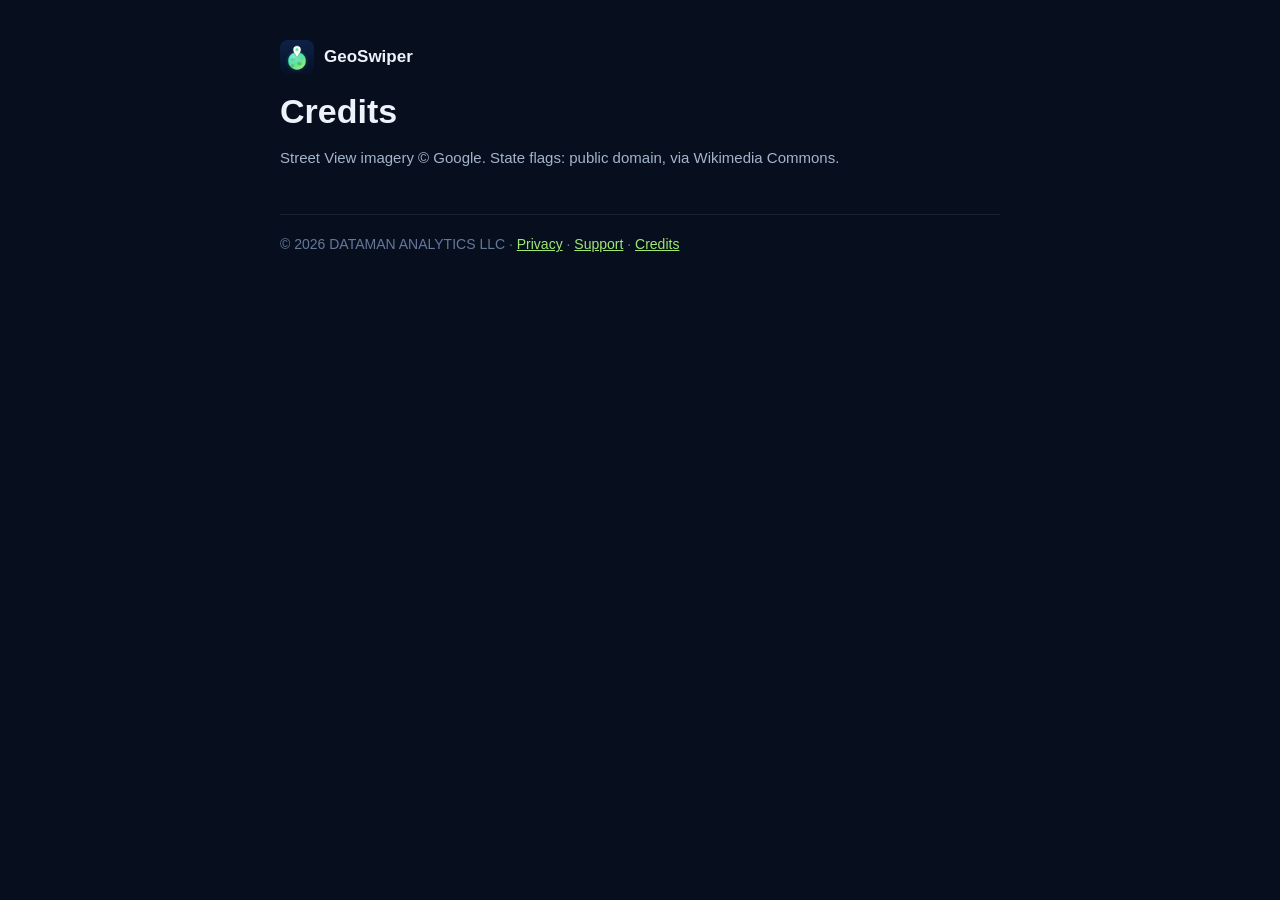
==== credits/index.html @ 7ad2b20a "Move the GeoSwiper site to Render: add privacy, support and credits pages, real favicon, drop pricin" ====
<!doctype html><html lang="en"><head><title>GeoSwiper Credits</title><meta charset="utf-8"><meta name="viewport" content="width=device-width, initial-scale=1"><meta name="theme-color" content="#070f1f"><link rel="icon" href="/favicon.ico" sizes="48x48"><link rel="apple-touch-icon" sizes="180x180" href="/apple-touch-icon.png"><style>:root{color-scheme:dark}body{background:#070f1f;color:#eef3fb;font:17px/1.6 -apple-system,BlinkMacSystemFont,"Segoe UI",Roboto,Helvetica,Arial,sans-serif;margin:0;-webkit-font-smoothing:antialiased}.wrap{max-width:720px;margin:0 auto;padding:40px 22px 64px}a{color:#9FE870}h1{font-size:34px;line-height:1.15;margin:10px 0 6px}h2{font-size:21px;margin:32px 0 8px}.sub{color:#a3b4cc;font-size:15px}.brand{display:inline-flex;align-items:center;gap:10px;color:#eef3fb;text-decoration:none;font-weight:800}.brand img{width:34px;height:34px;border-radius:22%}ul{padding-left:22px}li{margin:6px 0}.foot{color:#66789a;font-size:14px;margin-top:44px;border-top:1px solid rgba(255,255,255,.08);padding-top:18px}table{width:100%;border-collapse:collapse;font-size:15px}td,th{padding:8px 6px;border-bottom:1px solid rgba(255,255,255,.08);text-align:left;vertical-align:top}</style></head><body><div class="wrap"><a class="brand" href="/"><img src="/icon-192.png" alt=""> GeoSwiper</a>
<h1>Credits</h1><p class="sub">Street View imagery © Google. State flags: public domain, via Wikimedia Commons.</p>
<!--STOCK-->
<p class="foot">© 2026 DATAMAN ANALYTICS LLC · <a href="/privacy/">Privacy</a> · <a href="/support/">Support</a> · <a href="/credits/">Credits</a></p></div></body></html>
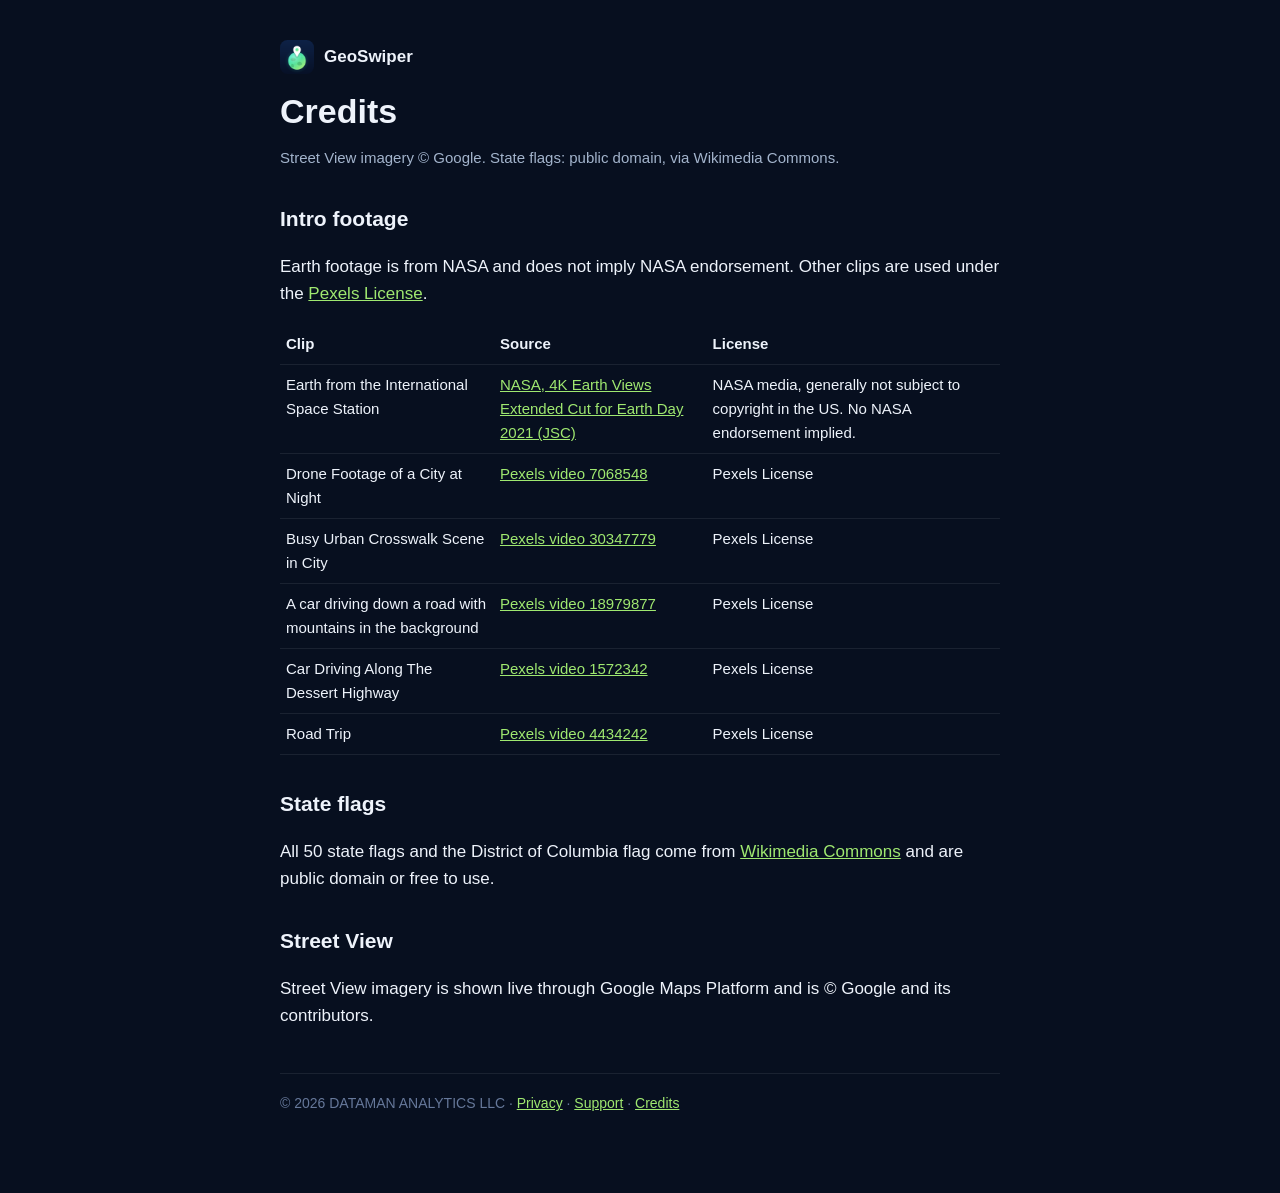
==== commit fd6b6411: "Credits page: footage and flag sources Co-Authored-By: Claude Opus 5.5 <noreply@anthropic.com>" ====
--- a/credits/index.html
+++ b/credits/index.html
@@ -1,4 +1,6 @@
 <!doctype html><html lang="en"><head><title>GeoSwiper Credits</title><meta charset="utf-8"><meta name="viewport" content="width=device-width, initial-scale=1"><meta name="theme-color" content="#070f1f"><link rel="icon" href="/favicon.ico" sizes="48x48"><link rel="apple-touch-icon" sizes="180x180" href="/apple-touch-icon.png"><style>:root{color-scheme:dark}body{background:#070f1f;color:#eef3fb;font:17px/1.6 -apple-system,BlinkMacSystemFont,"Segoe UI",Roboto,Helvetica,Arial,sans-serif;margin:0;-webkit-font-smoothing:antialiased}.wrap{max-width:720px;margin:0 auto;padding:40px 22px 64px}a{color:#9FE870}h1{font-size:34px;line-height:1.15;margin:10px 0 6px}h2{font-size:21px;margin:32px 0 8px}.sub{color:#a3b4cc;font-size:15px}.brand{display:inline-flex;align-items:center;gap:10px;color:#eef3fb;text-decoration:none;font-weight:800}.brand img{width:34px;height:34px;border-radius:22%}ul{padding-left:22px}li{margin:6px 0}.foot{color:#66789a;font-size:14px;margin-top:44px;border-top:1px solid rgba(255,255,255,.08);padding-top:18px}table{width:100%;border-collapse:collapse;font-size:15px}td,th{padding:8px 6px;border-bottom:1px solid rgba(255,255,255,.08);text-align:left;vertical-align:top}</style></head><body><div class="wrap"><a class="brand" href="/"><img src="/icon-192.png" alt=""> GeoSwiper</a>
 <h1>Credits</h1><p class="sub">Street View imagery © Google. State flags: public domain, via Wikimedia Commons.</p>
-<!--STOCK-->
+<h2>Intro footage</h2><p>Earth footage is from NASA and does not imply NASA endorsement. Other clips are used under the <a href="https://www.pexels.com/license/">Pexels License</a>.</p><table><tr><th>Clip</th><th>Source</th><th>License</th></tr><tr><td>Earth from the International Space Station</td><td><a href="https://images.nasa.gov/details/jsc2021m000138_4K_Earth_Views_Extended_Cut_for_Earth_Day_%202021_210422-4KMP4">NASA, 4K Earth Views Extended Cut for Earth Day 2021 (JSC)</a></td><td>NASA media, generally not subject to copyright in the US. No NASA endorsement implied.</td></tr><tr><td>Drone Footage of a City at Night</td><td><a href="https://www.pexels.com/video/drone-footage-of-a-city-at-night-7068548/">Pexels video 7068548</a></td><td>Pexels License</td></tr><tr><td>Busy Urban Crosswalk Scene in City</td><td><a href="https://www.pexels.com/video/busy-urban-crosswalk-scene-in-city-30347779/">Pexels video 30347779</a></td><td>Pexels License</td></tr><tr><td>A car driving down a road with mountains in the background</td><td><a href="https://www.pexels.com/video/a-car-driving-down-a-road-with-mountains-in-the-background-18979877/">Pexels video 18979877</a></td><td>Pexels License</td></tr><tr><td>Car Driving Along The Dessert Highway</td><td><a href="https://www.pexels.com/video/car-driving-along-the-dessert-highway-1572342/">Pexels video 1572342</a></td><td>Pexels License</td></tr><tr><td>Road Trip</td><td><a href="https://www.pexels.com/video/road-trip-4434242/">Pexels video 4434242</a></td><td>Pexels License</td></tr></table>
+<h2>State flags</h2><p>All 50 state flags and the District of Columbia flag come from <a href="https://commons.wikimedia.org/wiki/Category:SVG_flags_of_the_United_States_by_state">Wikimedia Commons</a> and are public domain or free to use.</p>
+<h2>Street View</h2><p>Street View imagery is shown live through Google Maps Platform and is © Google and its contributors.</p>
 <p class="foot">© 2026 DATAMAN ANALYTICS LLC · <a href="/privacy/">Privacy</a> · <a href="/support/">Support</a> · <a href="/credits/">Credits</a></p></div></body></html>
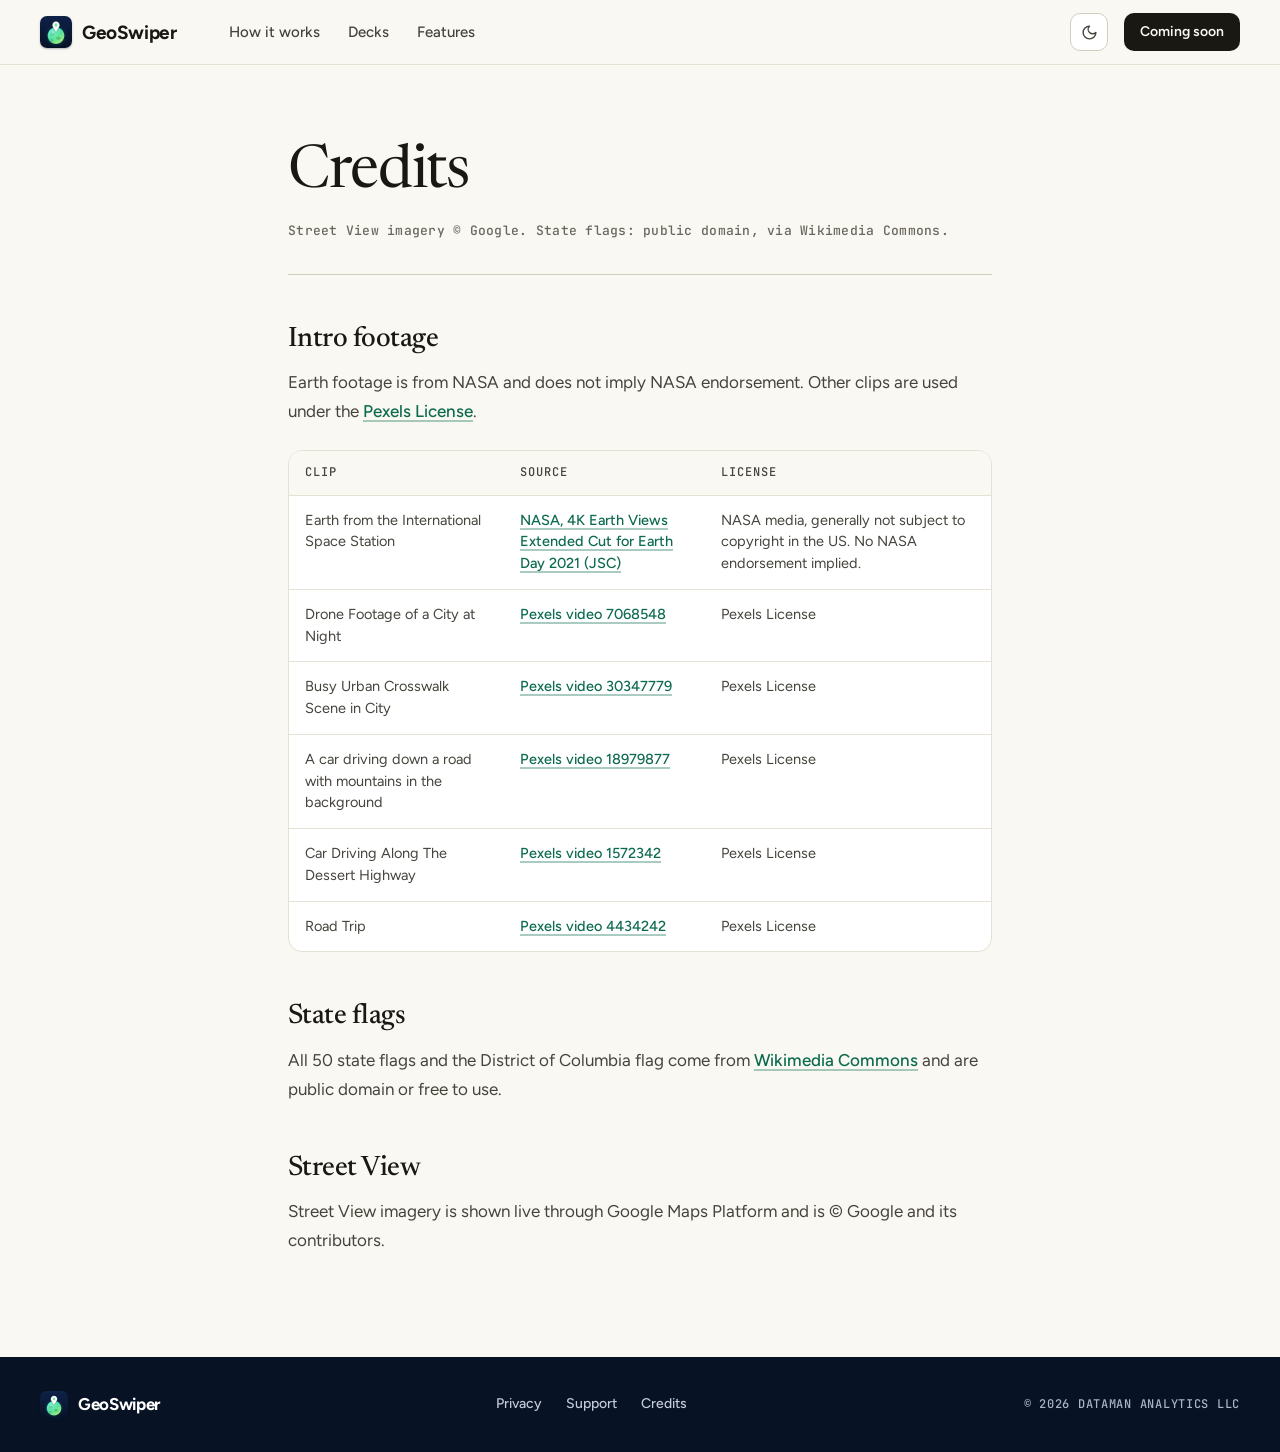
==== commit 2a409aac: "Redesign the site: editorial type, playable hero round, light and dark themes A full redesign of geo" ====
--- a/credits/index.html
+++ b/credits/index.html
@@ -1,6 +1,95 @@
-<!doctype html><html lang="en"><head><title>GeoSwiper Credits</title><meta charset="utf-8"><meta name="viewport" content="width=device-width, initial-scale=1"><meta name="theme-color" content="#070f1f"><link rel="icon" href="/favicon.ico" sizes="48x48"><link rel="apple-touch-icon" sizes="180x180" href="/apple-touch-icon.png"><style>:root{color-scheme:dark}body{background:#070f1f;color:#eef3fb;font:17px/1.6 -apple-system,BlinkMacSystemFont,"Segoe UI",Roboto,Helvetica,Arial,sans-serif;margin:0;-webkit-font-smoothing:antialiased}.wrap{max-width:720px;margin:0 auto;padding:40px 22px 64px}a{color:#9FE870}h1{font-size:34px;line-height:1.15;margin:10px 0 6px}h2{font-size:21px;margin:32px 0 8px}.sub{color:#a3b4cc;font-size:15px}.brand{display:inline-flex;align-items:center;gap:10px;color:#eef3fb;text-decoration:none;font-weight:800}.brand img{width:34px;height:34px;border-radius:22%}ul{padding-left:22px}li{margin:6px 0}.foot{color:#66789a;font-size:14px;margin-top:44px;border-top:1px solid rgba(255,255,255,.08);padding-top:18px}table{width:100%;border-collapse:collapse;font-size:15px}td,th{padding:8px 6px;border-bottom:1px solid rgba(255,255,255,.08);text-align:left;vertical-align:top}</style></head><body><div class="wrap"><a class="brand" href="/"><img src="/icon-192.png" alt=""> GeoSwiper</a>
-<h1>Credits</h1><p class="sub">Street View imagery © Google. State flags: public domain, via Wikimedia Commons.</p>
-<h2>Intro footage</h2><p>Earth footage is from NASA and does not imply NASA endorsement. Other clips are used under the <a href="https://www.pexels.com/license/">Pexels License</a>.</p><table><tr><th>Clip</th><th>Source</th><th>License</th></tr><tr><td>Earth from the International Space Station</td><td><a href="https://images.nasa.gov/details/jsc2021m000138_4K_Earth_Views_Extended_Cut_for_Earth_Day_%202021_210422-4KMP4">NASA, 4K Earth Views Extended Cut for Earth Day 2021 (JSC)</a></td><td>NASA media, generally not subject to copyright in the US. No NASA endorsement implied.</td></tr><tr><td>Drone Footage of a City at Night</td><td><a href="https://www.pexels.com/video/drone-footage-of-a-city-at-night-7068548/">Pexels video 7068548</a></td><td>Pexels License</td></tr><tr><td>Busy Urban Crosswalk Scene in City</td><td><a href="https://www.pexels.com/video/busy-urban-crosswalk-scene-in-city-30347779/">Pexels video 30347779</a></td><td>Pexels License</td></tr><tr><td>A car driving down a road with mountains in the background</td><td><a href="https://www.pexels.com/video/a-car-driving-down-a-road-with-mountains-in-the-background-18979877/">Pexels video 18979877</a></td><td>Pexels License</td></tr><tr><td>Car Driving Along The Dessert Highway</td><td><a href="https://www.pexels.com/video/car-driving-along-the-dessert-highway-1572342/">Pexels video 1572342</a></td><td>Pexels License</td></tr><tr><td>Road Trip</td><td><a href="https://www.pexels.com/video/road-trip-4434242/">Pexels video 4434242</a></td><td>Pexels License</td></tr></table>
-<h2>State flags</h2><p>All 50 state flags and the District of Columbia flag come from <a href="https://commons.wikimedia.org/wiki/Category:SVG_flags_of_the_United_States_by_state">Wikimedia Commons</a> and are public domain or free to use.</p>
-<h2>Street View</h2><p>Street View imagery is shown live through Google Maps Platform and is © Google and its contributors.</p>
-<p class="foot">© 2026 DATAMAN ANALYTICS LLC · <a href="/privacy/">Privacy</a> · <a href="/support/">Support</a> · <a href="/credits/">Credits</a></p></div></body></html>
+<!doctype html>
+<html lang="en">
+<head>
+<meta charset="utf-8">
+<meta name="viewport" content="width=device-width, initial-scale=1">
+<title>GeoSwiper Credits</title>
+<meta name="description" content="Credits for GeoSwiper: Street View imagery, intro footage and state flags.">
+<link rel="canonical" href="https://geoswiper.com/credits/">
+<meta name="theme-color" content="#faf8f2" media="(prefers-color-scheme: light)">
+<meta name="theme-color" content="#131210" media="(prefers-color-scheme: dark)">
+<meta name="color-scheme" content="light dark">
+<script>try{var t=localStorage.getItem("gs-theme");if(t==="light"||t==="dark")document.documentElement.setAttribute("data-theme",t)}catch(e){}</script>
+<meta property="og:type" content="website">
+<meta property="og:site_name" content="GeoSwiper">
+<meta property="og:url" content="https://geoswiper.com/credits/">
+<meta property="og:title" content="GeoSwiper Credits">
+<meta property="og:description" content="Credits for GeoSwiper: Street View imagery, intro footage and state flags.">
+<meta property="og:image" content="https://geoswiper.com/assets/og.png">
+<meta property="og:image:width" content="1200">
+<meta property="og:image:height" content="630">
+<meta property="og:image:alt" content="GeoSwiper: guess where on Earth you are. Two real screens from the game beside the headline.">
+<meta name="twitter:card" content="summary_large_image">
+<meta name="twitter:title" content="GeoSwiper Credits">
+<meta name="twitter:description" content="Credits for GeoSwiper: Street View imagery, intro footage and state flags.">
+<meta name="twitter:image" content="https://geoswiper.com/assets/og.png">
+<meta name="twitter:image:alt" content="GeoSwiper: guess where on Earth you are. Two real screens from the game beside the headline.">
+<link rel="icon" href="/favicon.ico" sizes="48x48">
+<link rel="icon" type="image/png" sizes="192x192" href="/icon-192.png">
+<link rel="apple-touch-icon" sizes="180x180" href="/apple-touch-icon.png">
+<link rel="preconnect" href="https://fonts.googleapis.com">
+<link rel="preconnect" href="https://fonts.gstatic.com" crossorigin>
+<link href="https://fonts.googleapis.com/css2?family=Figtree:wght@400..800&amp;family=JetBrains+Mono:wght@500;700&amp;family=Newsreader:opsz,wght@6..72,400..500&amp;display=swap" rel="stylesheet">
+<link rel="stylesheet" href="/assets/site.css">
+<script src="/assets/site.js" defer></script>
+</head>
+<body>
+
+<svg class="sprite" xmlns="http://www.w3.org/2000/svg" aria-hidden="true" focusable="false">
+  <symbol id="i-menu" viewBox="0 0 24 24"><path d="M4 6h16"/><path d="M4 12h16"/><path d="M4 18h16"/></symbol>
+  <symbol id="i-sun" viewBox="0 0 24 24"><circle cx="12" cy="12" r="4"/><path d="M12 2v2"/><path d="M12 20v2"/><path d="m4.93 4.93 1.41 1.41"/><path d="m17.66 17.66 1.41 1.41"/><path d="M2 12h2"/><path d="M20 12h2"/><path d="m6.34 17.66-1.41 1.41"/><path d="m19.07 4.93-1.41 1.41"/></symbol>
+  <symbol id="i-moon" viewBox="0 0 24 24"><path d="M12 3a6 6 0 0 0 9 9 9 9 0 1 1-9-9Z"/></symbol>
+</svg>
+<a class="skip" href="#main">Skip to content</a>
+<header class="site-header">
+  <div class="wrap bar">
+    <a class="brand" href="/" aria-label="GeoSwiper home"><picture><source srcset="/assets/icon-96.webp" type="image/webp"><img src="/icon-192.png" width="192" height="192" alt=""></picture> GeoSwiper</a>
+    <nav class="nav-links" aria-label="Primary">
+      <a href="/#how">How it works</a>
+      <a href="/#decks">Decks</a>
+      <a href="/#features">Features</a>
+    </nav>
+    <button type="button" class="iconbtn theme-toggle" data-theme-toggle hidden aria-label="Switch to dark theme"><svg class="i"><use href="#i-moon"/></svg></button>
+    <a class="btn btn--ink btn--sm" href="/#get">Coming soon</a>
+    <details class="nav-more">
+      <summary aria-label="Menu"><svg class="i"><use href="#i-menu"/></svg></summary>
+      <nav aria-label="Primary, compact">
+        <a href="/#how">How it works</a>
+        <a href="/#decks">Decks</a>
+        <a href="/#features">Features</a>
+        <button type="button" class="nav-theme" data-theme-toggle hidden><svg class="i"><use href="#i-moon"/></svg><span data-theme-label>Dark theme</span></button>
+      </nav>
+    </details>
+  </div>
+</header>
+<main id="main" class="page">
+  <div class="wrap">
+    <article class="prose">
+      <h1>Credits</h1>
+      <p class="sub">Street View imagery © Google. State flags: public domain, via Wikimedia Commons.</p>
+      <h2>Intro footage</h2>
+      <p>Earth footage is from NASA and does not imply NASA endorsement. Other clips are used under the <a href="https://www.pexels.com/license/">Pexels License</a>.</p>
+      <div class="table-wrap"><table role="table">
+      <tr role="row"><th role="columnheader">Clip</th><th role="columnheader">Source</th><th role="columnheader">License</th></tr>
+      <tr role="row"><td role="cell">Earth from the International Space Station</td><td role="cell"><a href="https://images.nasa.gov/details/jsc2021m000138_4K_Earth_Views_Extended_Cut_for_Earth_Day_%202021_210422-4KMP4">NASA, 4K Earth Views Extended Cut for Earth Day 2021 (JSC)</a></td><td role="cell">NASA media, generally not subject to copyright in the US. No NASA endorsement implied.</td></tr>
+      <tr role="row"><td role="cell">Drone Footage of a City at Night</td><td role="cell"><a href="https://www.pexels.com/video/drone-footage-of-a-city-at-night-7068548/">Pexels video 7068548</a></td><td role="cell">Pexels License</td></tr>
+      <tr role="row"><td role="cell">Busy Urban Crosswalk Scene in City</td><td role="cell"><a href="https://www.pexels.com/video/busy-urban-crosswalk-scene-in-city-30347779/">Pexels video 30347779</a></td><td role="cell">Pexels License</td></tr>
+      <tr role="row"><td role="cell">A car driving down a road with mountains in the background</td><td role="cell"><a href="https://www.pexels.com/video/a-car-driving-down-a-road-with-mountains-in-the-background-18979877/">Pexels video 18979877</a></td><td role="cell">Pexels License</td></tr>
+      <tr role="row"><td role="cell">Car Driving Along The Dessert Highway</td><td role="cell"><a href="https://www.pexels.com/video/car-driving-along-the-dessert-highway-1572342/">Pexels video 1572342</a></td><td role="cell">Pexels License</td></tr>
+      <tr role="row"><td role="cell">Road Trip</td><td role="cell"><a href="https://www.pexels.com/video/road-trip-4434242/">Pexels video 4434242</a></td><td role="cell">Pexels License</td></tr></table></div>
+      <h2>State flags</h2>
+      <p>All 50 state flags and the District of Columbia flag come from <a href="https://commons.wikimedia.org/wiki/Category:SVG_flags_of_states_of_the_United_States">Wikimedia Commons</a> and are public domain or free to use.</p>
+      <h2>Street View</h2>
+      <p>Street View imagery is shown live through Google Maps Platform and is © Google and its contributors.</p>
+    </article>
+  </div>
+</main>
+<footer class="site-footer">
+  <div class="wrap foot">
+    <a class="brand" href="/" aria-label="GeoSwiper home"><picture><source srcset="/assets/icon-96.webp" type="image/webp"><img src="/icon-192.png" width="192" height="192" alt="" loading="lazy" decoding="async"></picture> GeoSwiper</a>
+    <nav class="foot-nav" aria-label="Footer"><a href="/privacy/">Privacy</a><a href="/support/">Support</a><a href="/credits/">Credits</a></nav>
+    <p class="foot-legal">© 2026 DATAMAN ANALYTICS LLC</p>
+  </div>
+</footer>
+</body>
+</html>
--- a/assets/site.css
+++ b/assets/site.css
@@ -0,0 +1,766 @@
+/* GeoSwiper — shared stylesheet
+   Warm paper and ink, one serif voice, one sans for things you operate,
+   mono for labels and scores. Game colour lives in the product moments.
+   Two themes from one set of tokens: paper by day, the same ink inverted by
+   night. The theme follows the device unless the visitor picks one. */
+
+/* ───────── Tokens ───────── */
+:root{
+  /* paper and ink */
+  --paper:#faf8f2;
+  --paper-2:#f3efe5;
+  --paper-3:#e9e4d7;
+  --card:#ffffff;
+  --ink:#191813;
+  --ink-2:#45433c;
+  --ink-3:#6a675e;
+  --line:#e6e1d5;
+  --line-2:#d3cdbe;
+  --paper-rgb:250,248,242;
+  --ink-rgb:25,24,19;
+  /* one text accent */
+  --pine:#0c6a4f;
+  --pine-soft:rgba(12,106,79,.35);
+  /* game palette, taken from the app */
+  --navy:#0b1b33;
+  --night:#071224;
+  --lime:#9fe870;
+  --mint:#2fd3b2;
+  --sky:#4aa8f0;
+  --gold:#ffcb45;
+  --coral:#f4694f;
+  --violet:#6455e2;
+  /* text on navy */
+  --on-navy:#f6f3ea;
+  --on-navy-2:#c3cbda;
+  --on-navy-3:#aab4c6;
+  /* soft plate tints of the same hues */
+  --t-mint:#d2efe6;
+  --t-lime:#dff2ca;
+  --t-sky:#d6e8f7;
+  --t-gold:#f8e9b9;
+  --t-violet:#e1ddf9;
+  /* small parts that flip with the theme */
+  --plaque-sub:#b9b5a8;
+  --plaque-dot:#9fe870;
+  --phone-ring:#2b3346;
+  --deck-ring:rgba(11,27,51,.08);
+  --map-road:#ffffff;
+  --map-water:#cfe6f1;
+  --map-park:#dfe9cf;
+  --map-pin:#0b1b33;
+  --map-pin-dot:#9fe870;
+  --world:#0b1b33;
+  color-scheme:light;
+
+  /* type */
+  --serif:"Newsreader","Iowan Old Style","New York",ui-serif,Georgia,serif;
+  --sans:"Figtree",ui-sans-serif,system-ui,-apple-system,"Segoe UI",Roboto,sans-serif;
+  --mono:"JetBrains Mono",ui-monospace,"SF Mono",Menlo,Consolas,monospace;
+  --fs-display:clamp(2.75rem,1.55rem + 4.4vw,4.75rem);
+  --fs-h2:clamp(2rem,1.35rem + 2.6vw,3.25rem);
+  --fs-h3:clamp(1.375rem,1.27rem + .42vw,1.625rem);
+  --fs-lede:clamp(1.0625rem,1rem + .32vw,1.25rem);
+  --fs-body:1.0625rem;
+  --fs-small:.9375rem;
+  --fs-label:.75rem;
+
+  /* space: 4 8 12 16 24 32 48 64 96 128 */
+  --s1:4px;--s2:8px;--s3:12px;--s4:16px;--s5:24px;--s6:32px;--s7:48px;--s8:64px;--s9:96px;--s10:128px;
+  --gutter:clamp(20px,4vw,40px);
+  --wrap:1240px;
+  --sec:clamp(64px,8vw,112px);
+
+  /* radii */
+  --r-xs:6px;--r-sm:10px;--r-md:14px;--r-lg:20px;--r-xl:28px;--r-pill:999px;
+
+  /* shadows */
+  --sh-1:0 1px 2px rgba(25,24,19,.06);
+  --sh-2:0 4px 24px rgba(25,24,19,.07);
+  --sh-deck:0 22px 34px -22px rgba(11,27,51,.5);
+  --sh-plate-phone:0 26px 44px -20px rgba(11,27,51,.5);
+  --sh-phone:0 32px 56px -22px rgba(11,27,51,.5),0 14px 24px -14px rgba(11,27,51,.35);
+
+  /* motion */
+  --ease-out:cubic-bezier(.16,1,.3,1);
+}
+/* Night: the same tokens, inverted. Written twice on purpose (no build step):
+   once for "follow the device", once for an explicit choice. Keep them equal. */
+@media (prefers-color-scheme:dark){
+:root:not([data-theme="light"]){
+  --paper:#131210;
+  --paper-2:#1a1916;
+  --paper-3:#2b2924;
+  --card:#211f1b;
+  --ink:#f5f2e9;
+  --ink-2:#cdc9bd;
+  --ink-3:#a29e92;
+  --line:#2b2924;
+  --line-2:#413e36;
+  --paper-rgb:19,18,16;
+  --ink-rgb:245,242,233;
+  --pine:#9fe870;
+  --pine-soft:rgba(159,232,112,.4);
+  --t-mint:#12302a;
+  --t-lime:#1e3017;
+  --t-sky:#14283d;
+  --t-gold:#352b10;
+  --t-violet:#272140;
+  --plaque-sub:#6a675e;
+  --plaque-dot:#1f9d5c;
+  --phone-ring:#3a4359;
+  --deck-ring:rgba(255,255,255,.1);
+  --map-road:#3a372f;
+  --map-water:#17303f;
+  --map-park:#22331f;
+  --map-pin:#9fe870;
+  --map-pin-dot:#0b1b33;
+  --world:#3d68b0;
+  --sh-1:0 1px 2px rgba(0,0,0,.4);
+  --sh-2:0 10px 32px rgba(0,0,0,.55);
+  --sh-phone:0 32px 56px -22px rgba(0,0,0,.75),0 14px 24px -14px rgba(0,0,0,.55);
+  --sh-deck:0 22px 34px -22px rgba(0,0,0,.8);
+  --sh-plate-phone:0 26px 44px -20px rgba(0,0,0,.7);
+  color-scheme:dark;
+}
+}
+:root[data-theme="dark"]{
+  --paper:#131210;
+  --paper-2:#1a1916;
+  --paper-3:#2b2924;
+  --card:#211f1b;
+  --ink:#f5f2e9;
+  --ink-2:#cdc9bd;
+  --ink-3:#a29e92;
+  --line:#2b2924;
+  --line-2:#413e36;
+  --paper-rgb:19,18,16;
+  --ink-rgb:245,242,233;
+  --pine:#9fe870;
+  --pine-soft:rgba(159,232,112,.4);
+  --t-mint:#12302a;
+  --t-lime:#1e3017;
+  --t-sky:#14283d;
+  --t-gold:#352b10;
+  --t-violet:#272140;
+  --plaque-sub:#6a675e;
+  --plaque-dot:#1f9d5c;
+  --phone-ring:#3a4359;
+  --deck-ring:rgba(255,255,255,.1);
+  --map-road:#3a372f;
+  --map-water:#17303f;
+  --map-park:#22331f;
+  --map-pin:#9fe870;
+  --map-pin-dot:#0b1b33;
+  --world:#3d68b0;
+  --sh-1:0 1px 2px rgba(0,0,0,.4);
+  --sh-2:0 10px 32px rgba(0,0,0,.55);
+  --sh-phone:0 32px 56px -22px rgba(0,0,0,.75),0 14px 24px -14px rgba(0,0,0,.55);
+  --sh-deck:0 22px 34px -22px rgba(0,0,0,.8);
+  --sh-plate-phone:0 26px 44px -20px rgba(0,0,0,.7);
+  color-scheme:dark;
+}
+
+/* ───────── Base ───────── */
+*,*::before,*::after{box-sizing:border-box}
+html{-webkit-text-size-adjust:100%;text-size-adjust:100%;scroll-behavior:smooth;scroll-padding-top:64px}
+body{margin:0;background:var(--paper);color:var(--ink);font:400 var(--fs-body)/1.6 var(--sans);-webkit-font-smoothing:antialiased;-moz-osx-font-smoothing:grayscale;text-rendering:optimizeLegibility;overflow-x:clip;min-height:100vh;min-height:100dvh;display:flex;flex-direction:column}
+main{flex:1 0 auto}
+.site-header,.site-footer{flex:none}
+img,svg,picture{display:block}
+img{max-width:100%;height:auto}
+h1,h2,h3,p,ul,ol,dl,dd,figure{margin:0}
+ul,ol{padding:0}
+a{color:inherit}
+button{font:inherit;color:inherit}
+::selection{background:var(--lime);color:var(--navy)}
+:focus-visible{outline:2px solid var(--pine);outline-offset:3px;border-radius:4px}
+
+.sprite{position:absolute;width:0;height:0;overflow:hidden}
+.vh{position:absolute;width:1px;height:1px;margin:-1px;overflow:hidden;clip-path:inset(50%);white-space:nowrap}
+.i{width:1.25em;height:1.25em;flex:none;fill:none;stroke:currentColor;stroke-width:2;stroke-linecap:round;stroke-linejoin:round}
+.wrap{width:100%;max-width:calc(var(--wrap) + var(--gutter)*2);margin-inline:auto;padding-inline:var(--gutter)}
+.skip{position:absolute;left:16px;top:-64px;z-index:100;background:var(--ink);color:var(--paper);padding:10px 14px;border-radius:var(--r-sm);font-weight:600;text-decoration:none;transition:top .2s}
+.skip:focus{top:12px}
+
+h1,h2,h3{font-family:var(--serif);font-weight:500;letter-spacing:-.012em;text-wrap:balance;font-optical-sizing:auto}
+h1{font-size:var(--fs-display);line-height:1.02;font-weight:400;letter-spacing:-.022em}
+h2{font-size:var(--fs-h2);line-height:1.08;letter-spacing:-.018em}
+h3{font-size:var(--fs-h3);line-height:1.2}
+h1 em{font-style:italic;color:var(--pine)}
+.lede{font-size:var(--fs-lede);line-height:1.55;color:var(--ink-2);text-wrap:pretty}
+
+.eyebrow{display:inline-flex;align-items:center;gap:10px;font:500 var(--fs-label)/1 var(--mono);letter-spacing:.08em;text-transform:uppercase;color:var(--ink-2)}
+.dot{width:9px;height:9px;border-radius:3px;background:var(--ink);flex:none}
+.dot--lime{background:var(--lime);box-shadow:0 0 0 1px rgba(var(--ink-rgb),.25)}
+.dot--coral{background:var(--coral)}
+.dot--violet{background:var(--violet)}
+.dot--sky{background:var(--sky)}
+.dot--gold{background:var(--gold);box-shadow:0 0 0 1px rgba(var(--ink-rgb),.25)}
+
+/* ───────── Buttons and links ───────── */
+.btn{display:inline-flex;align-items:center;justify-content:center;gap:8px;height:44px;padding:0 20px;border-radius:var(--r-sm);border:0;font:600 var(--fs-small)/1 var(--sans);text-decoration:none;white-space:nowrap;cursor:pointer;transition:box-shadow .2s ease-in-out}
+.btn--sm{height:38px;padding:0 16px;font-size:.875rem}
+.btn--ink{background:var(--ink);color:var(--paper)}
+.btn--ink:hover{box-shadow:0 0 0 2px var(--ink)}
+.textlink{display:inline-flex;align-items:center;gap:8px;font-weight:600;font-size:var(--fs-small);text-decoration:underline;text-decoration-color:var(--line-2);text-decoration-thickness:1.5px;text-underline-offset:5px;transition:text-decoration-color .2s}
+.textlink:hover{text-decoration-color:var(--ink)}
+.textlink .i{width:1.05em;height:1.05em;transition:transform .3s var(--ease-out)}
+.textlink:hover .i{transform:translateY(3px)}
+.iconbtn{flex:none;width:32px;height:32px;display:inline-grid;place-items:center;border-radius:var(--r-pill);border:1px solid var(--line-2);background:var(--card);cursor:pointer;transition:box-shadow .2s}
+.iconbtn:hover{box-shadow:0 0 0 1px var(--line-2)}
+.iconbtn .i{width:14px;height:14px}
+[hidden]{display:none !important}
+
+/* ───────── Header ───────── */
+.site-header{position:sticky;top:0;z-index:50;background:rgba(var(--paper-rgb),.88);-webkit-backdrop-filter:saturate(1.4) blur(12px);backdrop-filter:saturate(1.4) blur(12px);border-bottom:1px solid var(--line)}
+.bar{display:flex;align-items:center;gap:var(--s4);height:64px}
+.brand{flex:none;display:inline-flex;align-items:center;gap:10px;font:700 1.1875rem/1 var(--sans);letter-spacing:-.02em;text-decoration:none;color:inherit}
+.brand picture,.brand img{flex:none}
+.brand img{width:32px;height:32px;border-radius:22%;box-shadow:0 1px 2px rgba(11,27,51,.3)}
+.nav-links{display:flex;align-items:center;gap:4px;margin-left:var(--s5);margin-right:auto}
+.nav-links a{padding:8px 12px;border-radius:var(--r-xs);font-size:var(--fs-small);font-weight:500;color:var(--ink-2);text-decoration:none;transition:color .2s,background .2s}
+.nav-links a:hover{color:var(--ink);background:rgba(var(--ink-rgb),.06)}
+.nav-more{display:none;position:relative}
+.nav-more summary{list-style:none;width:38px;height:38px;display:grid;place-items:center;border-radius:var(--r-sm);border:1px solid var(--line-2);background:var(--card);cursor:pointer}
+.nav-more summary::-webkit-details-marker{display:none}
+.nav-more nav{position:absolute;right:0;top:calc(100% + 12px);min-width:210px;display:grid;padding:8px;background:var(--card);border:1px solid var(--line);border-radius:var(--r-md);box-shadow:var(--sh-2)}
+.nav-more nav a{padding:12px 14px;border-radius:var(--r-xs);font-weight:500;text-decoration:none}
+.nav-more nav a:hover{background:var(--paper-2)}
+.theme-toggle{width:38px;height:38px;border-radius:var(--r-sm);color:var(--ink-2)}
+.theme-toggle:hover{color:var(--ink)}
+.theme-toggle .i{width:17px;height:17px}
+.nav-theme{display:flex;align-items:center;gap:10px;margin-top:6px;padding:14px 14px 10px;border:0;border-top:1px solid var(--line);background:none;font-weight:500;text-align:left;cursor:pointer;color:var(--ink-2)}
+.nav-theme:hover{color:var(--ink)}
+.nav-theme .i{width:17px;height:17px}
+@media (max-width:760px){
+  .nav-links{display:none}
+  .nav-more{display:block}
+  .bar .btn{margin-left:auto}
+  .theme-toggle{display:none}
+}
+@media (max-width:374px){
+  .bar{gap:10px}
+  .bar .btn--sm{padding:0 10px}
+}
+@media (max-width:343px){
+  .bar .btn{display:none}
+  .nav-more{margin-left:auto}
+}
+
+/* ───────── Hero ─────────
+   One grid. The words sit in column one, held together in the middle by the two flexible
+   rows; the round takes column two. In the markup the round comes straight after the
+   headline, which is the order a phone shows it and the order a keyboard or screen reader meets it. */
+.hero{padding:clamp(28px,4.5vw,56px) 0 clamp(48px,6vw,80px)}
+.hero-copy{display:grid;grid-template-columns:minmax(0,1fr) minmax(0,1.08fr);grid-template-rows:1fr repeat(5,auto) 1fr;column-gap:clamp(32px,5vw,64px);justify-items:start}
+.hero-copy > *{grid-column:1}
+.hero-copy > .eyebrow{grid-row:2}
+.hero-copy > h1{grid-row:3;margin-top:var(--s5);max-width:11.5em}
+.hero-copy > .lede{grid-row:4;margin-top:var(--s5);max-width:33em}
+.hero-copy > .getcard{grid-row:5}
+.hero-copy > .textlink{grid-row:6}
+.hero-copy > .stage{grid-column:2;grid-row:1/-1;justify-self:stretch;align-self:center}
+
+/* the store card. The header button points here: its scroll margin parks it near the foot of the
+   screen, so from the top of the page nothing moves and the whole hero stays in view */
+.getcard{container-type:inline-size;margin-top:var(--s6);width:100%;max-width:500px;padding:10px;background:var(--card);border:1px solid var(--line);border-radius:var(--r-lg);box-shadow:var(--sh-1);scroll-margin-top:max(24px,calc(100vh - 280px));scroll-margin-top:max(24px,calc(100svh - 280px))}
+@keyframes here{from{box-shadow:0 0 0 3px var(--pine)}}
+.plaques{list-style:none;display:grid;grid-template-columns:1fr 1fr;gap:10px}
+.plaque{display:flex;align-items:center;gap:12px;min-height:60px;padding:10px 16px;border-radius:var(--r-md);background:var(--ink);color:var(--paper)}
+.plaque small{display:block;font:500 .6875rem/1.2 var(--mono);letter-spacing:.04em;text-transform:uppercase;white-space:nowrap;color:var(--plaque-sub)}
+.plaque b{display:block;margin-top:3px;font:600 1.125rem/1.15 var(--sans);letter-spacing:-.01em;white-space:nowrap}
+.plaque-dot{position:relative;width:8px;height:8px;border-radius:50%;background:var(--plaque-dot);flex:none}
+.plaque-dot::after{content:"";position:absolute;inset:-5px;border-radius:50%;border:1.5px solid var(--plaque-dot);opacity:.45}
+.ticks{list-style:none;display:flex;flex-wrap:wrap;gap:6px 14px;padding:12px 8px 4px;font-size:.9063rem;color:var(--ink-2)}
+.ticks li{display:inline-flex;align-items:center;gap:7px}
+.ticks .i{width:15px;height:15px;stroke-width:2.6;color:var(--pine)}
+/* when the three ticks cannot share a line they stack, so none is left alone */
+@container (max-width:427px){.getcard .ticks{flex-direction:column}}
+.hero-copy .textlink{margin-top:var(--s5);margin-left:8px}
+
+/* stage: an oat plate, a globe in the app's colours, three phones.
+   Clipped boxes use overflow:clip (hidden is the fallback) so that focus, find-in-page
+   or scrollIntoView can never scroll their contents out of place. */
+.stage{min-width:0}
+.stage-plate{position:relative;isolation:isolate;overflow:hidden;overflow:clip;display:grid;place-items:center;padding:clamp(56px,6vw,76px) 0 clamp(36px,4vw,52px);border-radius:var(--r-xl);background:var(--paper-2);border:1px solid var(--line)}
+.stage-plate::before{content:"";position:absolute;inset:0;z-index:-1;background-image:radial-gradient(rgba(var(--ink-rgb),.16) 1px,transparent 1.4px);background-size:22px 22px;-webkit-mask-image:linear-gradient(#000 0,#000 34%,transparent 52%);mask-image:linear-gradient(#000 0,#000 34%,transparent 52%)}
+.stage-globe{position:absolute;z-index:-1;left:50%;top:47%;width:132%;max-width:none;height:auto;transform:translateX(-50%)}
+.stage-cap{display:flex;align-items:center;justify-content:space-between;gap:var(--s4);min-height:32px;margin-top:var(--s3);padding-inline:6px;font:500 .6875rem/1.5 var(--mono);letter-spacing:.02em;color:var(--ink-3)}
+.stage-cap b{display:block;font-weight:700;color:var(--ink)}
+
+.seg{position:absolute;z-index:3;top:16px;left:50%;transform:translateX(-50%);display:flex;align-items:center;gap:2px;padding:4px;border-radius:var(--r-md);background:var(--card);border:1px solid var(--line);box-shadow:var(--sh-1);white-space:nowrap}
+.seg-label{padding:0 8px 0 10px;font:500 .6563rem/1 var(--mono);letter-spacing:.08em;text-transform:uppercase;color:var(--ink-3)}
+.seg button{height:28px;padding:0 12px;border:0;border-radius:var(--r-sm);background:transparent;font:600 .8125rem/1 var(--sans);color:var(--ink-2);cursor:pointer;transition:background .25s,color .25s}
+.seg button:hover{color:var(--ink)}
+.seg button.is-on{background:var(--ink);color:var(--paper)}
+
+.phones{--pw-main:clamp(232px,21.5vw,284px);position:relative;display:grid;place-items:center;width:100%}
+/* on a laptop the phone is sized so the whole round, caption included, fits the first screen.
+   --fit is everything in that screen that is not the phone; 2.1035 is the phone's height over its width */
+@supports (height:100svh){@media (min-width:921px){
+  .hero{--fit:301px}
+  .phones{--pw-main:clamp(184px,min(21.5vw,calc((100svh - var(--fit))/2.1035)),284px)}
+}
+@media (min-width:921px) and (max-height:700px){
+  .hero{--fit:232px;padding-top:28px}
+  .stage-plate{padding:54px 0 32px}
+  .seg{top:10px}
+}}
+.phones > *{grid-area:1/1}
+.phone{--pw:var(--pw-main);position:relative;width:var(--pw);padding:calc(var(--pw)*.03);border-radius:calc(var(--pw)*.148);background:#0c1220;box-shadow:inset 0 0 0 1px var(--phone-ring),var(--sh-phone)}
+.phone-screen{position:relative;overflow:hidden;overflow:clip;aspect-ratio:506/1100;border-radius:calc(var(--pw)*.12);background:#0a1626}
+.phone-screen img{width:100%;height:auto}
+.phone--back{--pw:calc(var(--pw-main)*.8);filter:brightness(.94)}
+.phone--l{transform:translate(calc(var(--pw-main)*-.6),3%) rotate(-7deg)}
+.phone--r{transform:translate(calc(var(--pw-main)*.6),3%) rotate(7deg)}
+.phone--main{z-index:2}
+
+/* on load the copy settles and the phones fan out like a dealt hand (transform only) */
+@keyframes settle{from{transform:translateY(14px)}}
+@keyframes fan-l{from{transform:translate(calc(var(--pw-main)*-.16),5%) rotate(-1deg)}}
+@keyframes fan-r{from{transform:translate(calc(var(--pw-main)*.16),5%) rotate(1deg)}}
+@keyframes lift{from{transform:translateY(18px)}}
+.hero-copy > :not(.stage){animation:settle .9s var(--ease-out) both}
+.hero-copy > h1{animation-delay:.05s}
+.hero-copy > .lede{animation-delay:.1s}
+.hero-copy > .getcard{animation-delay:.15s}
+.hero-copy > .textlink{animation-delay:.2s}
+.hero-copy > .getcard:target{animation:settle .9s var(--ease-out) .15s both,here 1.6s var(--ease-out)}
+.phone--l{animation:fan-l 1.2s var(--ease-out) .1s both}
+.phone--r{animation:fan-r 1.2s var(--ease-out) .1s both}
+.phone--main{animation:lift 1s var(--ease-out) both}
+
+/* the illustrated round: sized in em so it scales with the phone */
+.gs{--ans-h:4.3em;position:absolute;inset:0;display:flex;flex-direction:column;padding:0 1.05em 1.5em;text-align:left;font-size:calc(var(--pw)*.94/25.3);line-height:1;color:#fff;font-family:var(--sans);-webkit-user-select:none;user-select:none;
+  background:radial-gradient(90% 46% at 88% 100%,#261d5e 0%,rgba(38,29,94,0) 70%),radial-gradient(80% 40% at 0% 34%,#0e3b4a 0%,rgba(14,59,74,0) 72%),linear-gradient(180deg,#06121d 0%,#0b1d33 42%,#101b40 100%)}
+.gs-status{position:relative;flex:none;height:3.3em;display:flex;align-items:center;justify-content:space-between;padding:.45em .7em 0 1.25em}
+.gs-clock{font-weight:700;font-size:.84em}
+.gs-island{position:absolute;left:50%;top:.85em;width:7.1em;height:2.1em;margin-left:-3.55em;border-radius:1.1em;background:#000}
+.gs-sys{width:3.1em;height:auto}
+.gs-hud{flex:none;display:flex;justify-content:space-between;margin-top:.95em;padding:0 .1em}
+.gs-who{display:grid;gap:.34em}
+.gs-who b{font:800 .6em/1 var(--sans);letter-spacing:.14em}
+.gs-who span{font:700 1.1em/1 var(--mono)}
+.gs-who--you b{color:var(--lime)}
+.gs-who--rival{text-align:right}
+.gs-who--rival b{color:var(--sky)}
+.gs-track{flex:none;height:.42em;margin-top:.6em;border-radius:1em;background:rgba(74,168,240,.32);overflow:hidden;overflow:clip}
+.gs-track i{display:block;width:0;height:100%;border-radius:inherit;background:var(--lime);transition:width .6s var(--ease-out)}
+
+@property --p{syntax:"<number>";inherits:true;initial-value:100}
+.gs-card{--p:100;--ring:#2ecc71;position:relative;flex:1;min-height:0;margin-top:.7em;border-radius:1.5em;overflow:hidden;overflow:clip;background:#10283c;transition:--p .9s linear}
+.gs-card::after{content:"";position:absolute;inset:0;z-index:4;padding:.2em;border-radius:inherit;pointer-events:none;background:conic-gradient(from 0deg,var(--ring) calc(var(--p)*1%),rgba(255,255,255,.2) 0);-webkit-mask:linear-gradient(#000 0 0) content-box,linear-gradient(#000 0 0);-webkit-mask-composite:xor;mask:linear-gradient(#000 0 0) content-box exclude,linear-gradient(#000 0 0)}
+.gs-card::before{content:"";position:absolute;inset:0;z-index:2;border-radius:inherit;pointer-events:none;box-shadow:inset 0 0 2.8em .1em rgba(235,58,42,.78);opacity:0;transition:opacity .4s}
+/* a new round drops in from above and covers the last one: no cross-fade */
+.gs-scene{position:absolute;inset:0;z-index:0;width:100%;height:100%;transform:translateY(-101%);transition:transform .8s var(--ease-out)}
+.gs-scene.was-on{transform:none;transition:none}
+.gs-scene.is-on{z-index:1;transform:none}
+.gs-top{position:absolute;z-index:3;inset:.8em .8em auto;display:flex;justify-content:space-between;align-items:flex-start}
+.gs-col{display:grid;gap:.42em;justify-items:start}
+.gs-col--r{justify-items:end}
+.gs-pill{padding:.44em .78em;border-radius:2em;background:rgba(8,18,33,.8);font:700 .8em/1 var(--mono);transition:background .3s}
+.gs-count{font-size:.62em}
+.gs-diff{display:inline-flex;align-items:center;gap:.45em;padding:.42em .75em;border-radius:2em;background:rgba(8,18,33,.8);font:800 .52em/1 var(--sans);letter-spacing:.14em;color:#4be08a}
+.gs-diff i{width:.75em;height:.75em;border-radius:50%;background:currentColor}
+.gs-walk{position:absolute;z-index:3;left:50%;bottom:3.9em;width:3.3em;height:auto;margin-left:-1.65em;filter:drop-shadow(0 .12em .2em rgba(0,0,0,.4))}
+.gs-hint{position:absolute;z-index:3;left:50%;bottom:.95em;transform:translateX(-50%);display:inline-flex;align-items:center;gap:.5em;padding:.5em .95em;border-radius:2em;background:rgba(8,18,33,.78);font:600 .68em/1 var(--sans);white-space:nowrap}
+.gs-hint .i{width:1.25em;height:1.25em}
+
+.gs-answers{flex:none;display:grid;grid-template-columns:1fr 1fr;gap:.7em;margin-top:.75em;transition:opacity .18s}
+.gs-answers.is-swap{opacity:0}
+.gs-ans{-webkit-appearance:none;appearance:none;display:flex;align-items:center;gap:.5em;width:100%;min-width:0;height:var(--ans-h);margin:0;padding:0 .75em;border:0;border-radius:1.35em;background:linear-gradient(180deg,rgba(255,255,255,.2),rgba(255,255,255,.1));box-shadow:inset 0 0 0 .07em rgba(255,255,255,.24);font-weight:700;line-height:1;text-align:left;color:inherit;cursor:default;-webkit-tap-highlight-color:transparent;touch-action:manipulation;transition:opacity .3s,transform .35s var(--ease-out)}
+.gs.is-open .gs-ans{cursor:pointer}
+@media (hover:hover){.gs.is-open .gs-ans:hover{background:linear-gradient(180deg,rgba(255,255,255,.34),rgba(255,255,255,.2));transform:translateY(-.14em)}}
+.gs.is-open .gs-ans:active{transform:scale(.97)}
+.gs :focus-visible{outline:2px solid #fff;outline-offset:2px;border-radius:1.35em}
+.gs-ans.is-dim:focus-visible{opacity:1}
+.gs-ans span{flex:1;min-width:0;font-size:1.02em;white-space:nowrap;overflow:hidden;text-overflow:ellipsis}
+.gs-code{flex:none;padding:.34em .42em;border-radius:.42em;background:#2f7fc6;box-shadow:inset 0 0 0 .1em #8cc7f6;font:800 .66em/1 var(--sans);font-style:normal;letter-spacing:.04em}
+.gs-ok,.gs-no{display:none;width:1.15em;height:1.15em;stroke-width:3.2}
+.gs-ans.is-picked{background:var(--lime);color:var(--navy);box-shadow:0 .5em 1.4em -.3em rgba(159,232,112,.7);transform:scale(1.04)}
+.gs-ans.is-picked .gs-code{background:var(--navy);color:var(--lime);box-shadow:none}
+.gs-ans.is-picked .gs-ok{display:block}
+.gs-ans.is-dim{opacity:.4}
+.gs-ans.is-wrong{background:#d43b2e;color:#fff;box-shadow:0 .5em 1.4em -.3em rgba(212,59,46,.7);animation:gs-no .42s var(--ease-out)}
+.gs-ans.is-wrong .gs-code{background:rgba(0,0,0,.28);box-shadow:none}
+.gs-ans.is-wrong .gs-no{display:block}
+@keyframes gs-no{20%{transform:translateX(-.32em)}45%{transform:translateX(.28em)}70%{transform:translateX(-.16em)}}
+
+.gs-touch{--tx:0%;position:absolute;inset:0;z-index:6;opacity:0;pointer-events:none;transition:transform .5s var(--ease-out),opacity .2s}
+.gs-touch::before{content:"";position:absolute;left:50%;top:56%;width:2.7em;height:2.7em;margin:-1.35em 0 0 -1.35em;border-radius:50%;background:rgba(255,255,255,.5);box-shadow:0 0 0 .14em rgba(255,255,255,.95),0 .3em .9em rgba(0,0,0,.4);transition:transform .16s}
+.gs[data-pick="a"] .gs-touch{--tx:-23%}
+.gs[data-pick="b"] .gs-touch{--tx:23%}
+/* from 56% down to the middle of the answer row: the tray's 1.5em foot plus half an answer */
+.gs.is-reaching .gs-touch,.gs.is-pressed .gs-touch{opacity:1;transform:translate(var(--tx),calc(44% - 1.5em - var(--ans-h)/2))}
+.gs.is-pressed .gs-touch{opacity:0;transition:transform .5s var(--ease-out),opacity .35s .35s}
+.gs.is-pressed .gs-touch::before{transform:scale(.72)}
+.gs.is-hot .gs-card{--ring:#ff4b3a}
+.gs.is-hot .gs-card::before{opacity:1;animation:gs-hot .9s ease-in-out infinite}
+.gs.is-hot .gs-time{background:#d43b2e}
+.gs.is-done .gs-card::before{animation:none;opacity:0}
+@keyframes gs-hot{50%{opacity:.45}}
+
+.gs-shot{position:absolute;inset:0;z-index:8;pointer-events:none;transform:translateY(-101%);transition:transform .8s var(--ease-out)}
+.gs-shot img{width:100%;height:auto}
+.gs-shot.is-on{transform:none}
+
+/* ───────── Numbers ───────── */
+.stats{border-block:1px solid var(--line)}
+.stats-row{display:grid;grid-template-columns:repeat(4,minmax(0,1fr))}
+.stats-row > div{display:flex;flex-direction:column-reverse;gap:10px;padding:clamp(28px,3.4vw,44px) clamp(16px,2.6vw,36px)}
+.stats-row > div + div{border-left:1px solid var(--line)}
+.stats-row > div:first-child{padding-left:0}
+.stats dt{font:500 var(--fs-label)/1.3 var(--mono);letter-spacing:.08em;text-transform:uppercase;color:var(--ink-3)}
+.stats dd{font:400 clamp(2.75rem,1.9rem + 3.5vw,4.5rem)/1 var(--serif);letter-spacing:-.03em;font-variant-numeric:lining-nums tabular-nums}
+.stats dd small{font-size:.5em;margin-left:.06em;letter-spacing:0;color:var(--ink-3)}
+
+/* ───────── Sections ───────── */
+.sec{padding-block:var(--sec)}
+.band{background:var(--paper-2);border-block:1px solid var(--line)}
+.sec-head{margin-bottom:clamp(36px,5vw,64px)}
+.sec-head h2{margin-top:var(--s4)}
+.sec-head--split{display:grid;grid-template-columns:minmax(0,1.4fr) minmax(0,1fr);gap:var(--s5) clamp(32px,6vw,96px);align-items:end}
+.sec-head--split .lede{max-width:27em;justify-self:end;padding-bottom:.25em}
+.sec-head--center{text-align:center;display:flex;flex-direction:column;align-items:center}
+.sec-head--center .lede{margin-top:var(--s4);max-width:34em}
+
+/* reveal: a small rise, never a fade, so nothing is ever hidden */
+.rv{translate:0 22px;transition:translate .9s var(--ease-out);transition-delay:calc(var(--i,0)*80ms)}
+.rv.in{translate:none}
+
+/* ───────── How a round works ───────── */
+.steps{list-style:none;display:grid;grid-template-columns:repeat(4,minmax(0,1fr));gap:clamp(16px,2vw,24px)}
+.step{display:flex;flex-direction:column;min-width:0}
+.step-art{position:relative;overflow:hidden;overflow:clip;min-height:0;aspect-ratio:16/11;border-radius:var(--r-lg)}
+.step-art svg{width:100%;height:100%}
+.step-body{position:relative;margin-top:var(--s4);padding:var(--s4) 2px 0}
+.step-body::before,.step-body::after{content:"";position:absolute;left:0;right:0;top:0;height:2px;border-radius:2px;background:var(--line-2)}
+.step-body::after{background:var(--ink);transform:scaleX(0);transform-origin:0 50%}
+.step-no{font:500 var(--fs-label)/1 var(--mono);letter-spacing:.08em;color:var(--ink-3)}
+.step h3{margin-top:var(--s3)}
+.step p{margin-top:var(--s2);font-size:var(--fs-small);line-height:1.55;color:var(--ink-2);max-width:22em}
+.art-num{font:700 46px/1 var(--mono);fill:#fff;letter-spacing:-.04em}
+.art-unit{font:700 9.5px/1 var(--mono);fill:#fff;fill-opacity:.6;letter-spacing:.16em}
+.a1-pin,.a1-shadow,.a3-lens,.a3-ring,.a2-pan,.a2-hand{transform-box:fill-box;transform-origin:50% 50%}
+.a3-ring{opacity:0}
+.a4-hot,.a4-n5{opacity:0}
+.a4-arc{stroke-dasharray:0 0 300 360}
+
+/* Each step plays once, when it comes on screen, then rests on its finished frame (which is
+   also the no-script frame). Side by side they take turns, left to right: --d is the wait. */
+.step{--d:0s}
+.step--2{--d:3s}
+.step--3{--d:6s}
+.step--4{--d:9s}
+.step.is-live .step-body::after{animation:step-bar 12s linear var(--d) both}
+.step.is-live .a1-pin{animation:a1-pin 12s var(--d) both}
+.step.is-live .a1-shadow{animation:a1-shadow 12s var(--d) both}
+.step.is-live .a2-pan{animation:a2-pan 12s ease-in-out var(--d) both}
+.step.is-live .a2-hand{animation:a2-hand 12s ease-in-out var(--d) both}
+.step.is-live .a3-lens{animation:a3-lens 12s var(--ease-out) var(--d) both}
+.step.is-live .a3-pick{animation:a3-pick 12s linear var(--d) both}
+.step.is-live .a3-ring{animation:a3-ring 12s ease-out var(--d) both}
+.step.is-live .a4-arc{animation:a4-arc 12s linear var(--d) both}
+.step.is-live .a4-n30{animation:a4-n30 12s linear var(--d) both}
+.step.is-live .a4-n5{animation:a4-n5 12s linear var(--d) both}
+.step.is-live .a4-hot{animation:a4-hot 12s linear var(--d) both}
+@keyframes step-bar{0%{transform:scaleX(0);opacity:1}25%{transform:scaleX(1);opacity:1}30%,100%{transform:scaleX(1);opacity:0}}
+@keyframes a1-pin{0%{transform:translateY(-62px);animation-timing-function:cubic-bezier(.16,1,.3,1)}10%,100%{transform:translateY(0)}}
+@keyframes a1-shadow{0%{transform:scale(.3);opacity:.05;animation-timing-function:cubic-bezier(.16,1,.3,1)}10%,100%{transform:scale(1);opacity:.25}}
+@keyframes a2-pan{0%,24%,100%{transform:translateX(0)}8%{transform:translateX(-44px)}17%{transform:translateX(38px)}}
+@keyframes a2-hand{0%,24%,100%{transform:translateX(0)}8%{transform:translateX(-22px)}17%{transform:translateX(19px)}}
+@keyframes a3-lens{0%,7%{transform:translateX(-162px)}15%,100%{transform:translateX(0)}}
+@keyframes a3-pick{0%,17.9%{opacity:0}18%,100%{opacity:1}}
+@keyframes a3-ring{0%,16%{opacity:0;transform:scale(.3)}17%{opacity:.95;transform:scale(.3)}23%,100%{opacity:0;transform:scale(1.25)}}
+@keyframes a4-arc{0%{stroke-dasharray:0 0 300 360}15%,23%{stroke-dasharray:0 300 0 360}24%,100%{stroke-dasharray:0 0 300 360}}
+@keyframes a4-n30{0%,14.9%{opacity:1}15%,23%{opacity:0}23.1%,100%{opacity:1}}
+@keyframes a4-n5{0%,14.9%{opacity:0}15%,23%{opacity:1}23.1%,100%{opacity:0}}
+@keyframes a4-hot{0%,14%{opacity:0}16%{opacity:.95}18%{opacity:.5}20%{opacity:.95}22%{opacity:.5}24%,100%{opacity:0}}
+
+/* ───────── Decks ───────── */
+.decks{list-style:none;display:flex;justify-content:center;padding-block:var(--s5) var(--s4)}
+.deck{--rot:0deg;--dy:0px;position:relative;flex:0 1 228px;min-width:0;min-height:320px;display:flex;flex-direction:column;margin-inline:-4px;padding:18px 20px 22px;border-radius:var(--r-lg);background:var(--deck-bg);color:var(--deck-ink,var(--navy));transform:translateY(var(--dy)) rotate(var(--rot));box-shadow:inset 0 0 0 1px var(--deck-ring),var(--sh-deck);transition:transform .45s var(--ease-out),translate .9s var(--ease-out)}
+.deck:nth-child(1){--rot:-6deg;--dy:22px}
+.deck:nth-child(2){--rot:-3deg;--dy:5px}
+.deck:nth-child(4){--rot:3deg;--dy:5px}
+.deck:nth-child(5){--rot:6deg;--dy:22px}
+.deck:hover{transform:translateY(-14px) rotate(0deg);z-index:2}
+.deck--continents{--deck-bg:var(--mint)}
+.deck--countries{--deck-bg:var(--lime)}
+.deck--cities{--deck-bg:var(--violet);--deck-ink:#fff}
+.deck--states{--deck-bg:var(--coral)}
+.deck--world{--deck-bg:var(--navy);--deck-ink:#fff}
+.deck-no{font:500 var(--fs-label)/1 var(--mono);letter-spacing:.08em;opacity:.88}
+.deck-art{flex:1;width:100%;min-height:120px;margin-block:var(--s3) var(--s4)}
+.deck h3{font-size:1.625rem}
+.deck p{margin-top:6px;padding-right:6px;font-size:.875rem;line-height:1.45;opacity:.92;text-wrap:balance}
+
+/* ───────── Inside the game ───────── */
+.plates{display:grid;grid-template-columns:repeat(6,minmax(0,1fr));gap:clamp(14px,1.8vw,20px)}
+.plate{--tint:var(--paper-2);position:relative;grid-column:span 2;overflow:hidden;overflow:clip;display:flex;flex-direction:column;align-items:center;height:clamp(430px,39vw,520px);border-radius:var(--r-xl);background:var(--tint);box-shadow:inset 0 0 0 1px rgba(var(--ink-rgb),.08)}
+.plate--mint{--tint:var(--t-mint)}
+.plate--lime{--tint:var(--t-lime)}
+.plate--sky{--tint:var(--t-sky)}
+.plate--gold{--tint:var(--t-gold)}
+.plate--violet{--tint:var(--t-violet)}
+.plate figcaption{align-self:stretch;display:flex;flex-direction:column;gap:10px;padding:24px 26px 0;font:500 var(--fs-h3)/1.2 var(--serif);letter-spacing:-.012em;text-wrap:balance}
+.plate-no{font:500 var(--fs-label)/1 var(--mono);letter-spacing:.08em;color:var(--ink-2)}
+.phone--plate{--pw:clamp(214px,19.5vw,262px);flex:none;margin-top:26px;box-shadow:inset 0 0 0 1px var(--phone-ring),var(--sh-plate-phone);transition:transform .6s var(--ease-out)}
+.plate:hover .phone--plate{transform:translateY(-10px)}
+.plate--wide{grid-column:span 3;flex-direction:row;align-items:flex-start;justify-content:space-between}
+.plate--wide figcaption{align-self:auto;flex:1;min-width:0;padding:32px 0 0 32px;max-width:9.5em;font-size:clamp(1.625rem,1.05rem + 1.1vw,2.125rem);line-height:1.12}
+.plate--wide .plate-no{margin-bottom:2px}
+.plate--wide .phone--plate{margin:40px clamp(28px,4vw,56px) 0 var(--s5);--pw:clamp(214px,21vw,284px)}
+.plate--wide figcaption{height:100%;padding-bottom:32px}
+.plate-list{list-style:none;margin-top:auto;font:500 var(--fs-label)/1.35 var(--mono);letter-spacing:.08em;text-transform:uppercase;color:var(--ink-2);text-wrap:wrap}
+.plate-list li{display:flex;align-items:center;gap:10px;padding:9px 0;border-top:1px solid rgba(var(--ink-rgb),.14)}
+.plate-list li::before{content:"";width:6px;height:6px;border-radius:2px;background:var(--ink);flex:none}
+.plate:not(.plate--wide) .plate-list{display:none}
+
+/* ───────── Features ───────── */
+.feat-grid{display:grid;grid-template-columns:minmax(0,5fr) minmax(0,7fr);gap:clamp(32px,6vw,96px);align-items:start}
+.feat-head{position:sticky;top:112px}
+.feat-head h2{margin-top:var(--s4)}
+.feat-head .lede{margin-top:var(--s5);max-width:24em}
+.pills{list-style:none;display:flex;flex-wrap:wrap;gap:var(--s2);margin-top:var(--s6);max-width:22em}
+.pills li{display:inline-flex;align-items:center;gap:var(--s2);height:36px;padding:0 14px 0 12px;border-radius:var(--r-pill);background:var(--card);border:1px solid var(--line);font-size:.875rem;font-weight:600;box-shadow:var(--sh-1)}
+.pills i{width:9px;height:9px;border-radius:3px;background:var(--c);box-shadow:0 0 0 1px rgba(var(--ink-rgb),.2)}
+.feats{list-style:none;border-top:1px solid var(--line-2)}
+.feat{display:grid;grid-template-columns:44px minmax(0,1fr) minmax(0,280px);gap:var(--s5);align-items:center;padding:var(--s5) 0;border-bottom:1px solid var(--line-2)}
+.feat-ico{width:44px;height:44px;display:grid;place-items:center;border-radius:var(--r-md);background:var(--card);border:1px solid var(--line);box-shadow:var(--sh-1)}
+.feat-ico .i{width:21px;height:21px}
+.feat h3{font-size:1.375rem}
+.feat p{margin-top:4px;font-size:var(--fs-small);line-height:1.55;color:var(--ink-2)}
+.spec{list-style:none;height:84px;overflow:hidden;overflow:clip;border-radius:var(--r-md);background:var(--card);border:1px solid var(--line)}
+.spec svg{width:100%;height:100%}
+.m-bg{fill:var(--paper-2)}
+.m-water{stroke:var(--map-water)}
+.m-road{stroke:var(--map-road)}
+.m-park{fill:var(--map-park)}
+.m-pin{fill:var(--map-pin)}
+.m-pin-dot{fill:var(--map-pin-dot)}
+.spec--race{display:grid;align-content:center;gap:12px;padding:0 18px}
+.race{display:grid;grid-template-columns:44px 1fr;align-items:center;gap:8px}
+.race b{font:700 .625rem/1 var(--mono);letter-spacing:.1em}
+.race span{height:8px;border-radius:8px;background:var(--paper-2);overflow:hidden;overflow:clip}
+.race i{display:block;height:100%;border-radius:inherit}
+.race-you{width:82%;background:var(--lime);box-shadow:inset 0 0 0 1px rgba(11,27,51,.18)}
+.race-rival{width:54%;background:var(--sky)}
+.spec--ranks,.spec--heat{display:grid;grid-auto-flow:column;grid-auto-columns:1fr;align-items:center;padding:0 6px;font:500 .625rem/1 var(--mono);letter-spacing:0;color:var(--ink-2);text-align:center}
+.spec--ranks li{position:relative;display:grid;justify-items:center;gap:9px}
+.spec--ranks li::before{content:"";position:relative;z-index:1;width:20px;height:20px;border-radius:50%;background:var(--c);box-shadow:inset 0 -3px 0 rgba(11,27,51,.14),0 0 0 3px var(--card)}
+.spec--ranks li + li::after{content:"";position:absolute;top:9px;right:50%;width:100%;height:2px;background:var(--line-2)}
+.spec--heat{grid-auto-columns:auto;grid-template-columns:1.25fr .8fr 1fr 1.45fr;gap:3px;padding:0 14px}
+.spec--heat li{display:grid;gap:9px}
+.spec--heat li::before{content:"";height:10px;background:var(--c)}
+.spec--heat li:first-child::before{border-radius:10px 0 0 10px}
+.spec--heat li:last-child::before{border-radius:0 10px 10px 0}
+.spec--board{display:grid;align-content:center;gap:7px;padding:0 18px}
+.spec--board div{display:grid;grid-template-columns:14px 1fr;align-items:center;gap:8px}
+.spec--board b{font:700 .625rem/1 var(--mono);color:var(--ink-3)}
+.spec--board i{display:block;height:11px;width:var(--w);border-radius:6px;background:rgba(var(--ink-rgb),.2)}
+.spec--board .is-you i{background:var(--lime);box-shadow:inset 0 0 0 1px rgba(11,27,51,.18)}
+.spec--board .is-you b{color:var(--ink)}
+
+/* ───────── Closing ───────── */
+.closing{--gh:clamp(190px,26vw,360px);--u:max(min(100vw,1920px) / 1200,var(--gh) / 420);position:relative;overflow:hidden;overflow:clip;background:var(--navy);color:var(--on-navy);text-align:center;padding-top:clamp(72px,9vw,120px)}
+.closing-inner{position:relative;z-index:1;display:flex;flex-direction:column;align-items:center;padding-bottom:clamp(250px,31vw,420px)}
+.closing-globe{position:absolute;left:50%;bottom:0;width:min(100%,1920px);height:var(--gh);translate:-50% 0;overflow:visible}
+/* --u is one unit of the globe drawing in CSS pixels; the pin's head is 51 units down */
+.closing-chips{position:absolute;left:0;bottom:0;width:100%;height:var(--gh);pointer-events:none}
+.qchip{position:absolute;top:calc(var(--u)*51);display:inline-flex;align-items:center;gap:9px;height:46px;padding:0 18px 0 12px;border-radius:16px;background:linear-gradient(180deg,rgba(255,255,255,.22),rgba(255,255,255,.1));box-shadow:inset 0 0 0 1px rgba(255,255,255,.26),0 16px 30px -14px rgba(0,0,0,.6);font:700 1.0625rem/1 var(--sans);letter-spacing:-.005em;color:#fff;white-space:nowrap}
+.qchip i{padding:4px 5px;border-radius:5px;background:#2f7fc6;box-shadow:inset 0 0 0 1.5px #8cc7f6;font:800 .6875rem/1 var(--sans);font-style:normal;letter-spacing:.04em}
+.qchip--a{right:calc(50% + var(--u)*36 + 18px);transform:translateY(-62%) rotate(-5deg)}
+.qchip--b{left:calc(50% + var(--u)*36 + 18px);transform:translateY(-34%) rotate(4deg)}
+.closing-icon{width:84px;height:84px;border-radius:22%;box-shadow:0 0 0 1px rgba(255,255,255,.12),0 18px 40px -12px rgba(0,0,0,.6)}
+.closing h2{margin-top:var(--s6);color:#fff}
+.closing .lede{margin-top:var(--s4);color:var(--on-navy-2)}
+.plaques--light{margin-top:var(--s6);width:100%;max-width:440px}
+.plaques--light .plaque{background:var(--on-navy);color:#191813;text-align:left}
+.plaques--light .plaque small{color:#6a675e}
+.plaques--light .plaque-dot{background:#27b06a}
+.plaques--light .plaque-dot::after{border-color:#27b06a}
+.ticks--light{justify-content:center;padding:var(--s4) 0 0;color:var(--on-navy-2)}
+.ticks--light .i{color:var(--lime)}
+.closing :focus-visible,.site-footer :focus-visible{outline-color:var(--lime)}
+
+/* ───────── Footer ───────── */
+.site-footer{background:var(--night);color:var(--on-navy-3);font-size:.875rem}
+.foot{display:flex;flex-wrap:wrap;align-items:center;justify-content:space-between;gap:var(--s4) var(--s6);padding-block:var(--s6)}
+.site-footer .brand{color:#fff;font-size:1.0625rem}
+.site-footer .brand img{width:28px;height:28px}
+.foot-nav{display:flex;gap:var(--s5)}
+.foot-nav a{color:var(--on-navy-2);text-decoration:none;font-weight:500;padding:4px 0}
+.foot-nav a:hover{color:#fff;text-decoration:underline;text-underline-offset:4px}
+.foot-legal{font:500 var(--fs-label)/1.4 var(--mono);letter-spacing:.06em}
+
+/* ───────── Sub-pages (privacy, support, credits) ───────── */
+.page{padding:clamp(40px,6vw,88px) 0 clamp(64px,8vw,112px)}
+.prose{max-width:44rem;margin-inline:auto}
+.prose h1{font-size:clamp(2.5rem,1.9rem + 2.6vw,3.75rem);line-height:1.05}
+.prose .sub{margin-top:var(--s4);padding-bottom:var(--s6);border-bottom:1px solid var(--line-2);font:500 .8125rem/1.6 var(--mono);letter-spacing:.02em;color:var(--ink-3)}
+.prose h2{margin:var(--s7) 0 var(--s3);font-size:clamp(1.5rem,1.36rem + .6vw,1.75rem);line-height:1.2}
+.prose p,.prose li{color:var(--ink-2);line-height:1.7}
+.prose p + p{margin-top:var(--s4)}
+.prose h2 + p,.prose h2 + ul{margin-top:0}
+.prose .sub + p{margin-top:var(--s6)}
+.prose ul{margin:var(--s3) 0 0;padding-left:1.25em}
+.prose li{margin:var(--s3) 0;padding-left:.25em}
+.prose li::marker{color:var(--ink-3)}
+.prose strong{color:var(--ink);font-weight:600}
+.prose a{color:var(--pine);font-weight:500;text-decoration:underline;text-decoration-color:var(--pine-soft);text-decoration-thickness:1.5px;text-underline-offset:3px;overflow-wrap:anywhere}
+.prose a:hover{text-decoration-color:var(--pine)}
+.table-wrap{margin-top:var(--s5);border:1px solid var(--line);border-radius:var(--r-md);background:var(--card);overflow-x:auto}
+.prose table{width:100%;min-width:560px;border-collapse:collapse;font-size:.9063rem;line-height:1.5}
+.prose th{font:500 var(--fs-label)/1.3 var(--mono);letter-spacing:.08em;text-transform:uppercase;color:var(--ink-3);background:var(--paper)}
+.prose th,.prose td{padding:14px 16px;border-bottom:1px solid var(--line);text-align:left;vertical-align:top;color:var(--ink-2)}
+.prose tr:last-child td{border-bottom:0}
+
+/* ───────── Responsive ───────── */
+@media (max-width:1200px){
+  .feat{grid-template-columns:44px minmax(0,1fr)}
+  .feat .spec{grid-column:2}
+}
+/* when the phone is drawn small (narrow column or short window) its answers get taller and their
+   labels larger. The tick's place is kept free so a long name sits on two lines before and after. */
+@media (max-width:1180px),(max-height:840px){
+  .gs{--ans-h:5.2em}
+  .gs-ans{padding:0 .6em;gap:.4em}
+  .gs-ans:not(.is-picked):not(.is-wrong){padding-right:2.15em}
+  .gs-ans span{font-size:1.2em;line-height:1.05;white-space:normal}
+}
+/* plates that share a row keep their phones level: where one title can run to two lines, all keep room for two */
+@media (min-width:921px) and (max-width:1239px){
+  .plate:not(.plate--wide) figcaption{min-height:calc(46px + 2.4*var(--fs-h3))}
+}
+@media (min-width:641px) and (max-width:819px){
+  .plate:not(:last-child) figcaption{min-height:calc(46px + 2.4*var(--fs-h3))}
+}
+@media (max-width:1080px){
+  .plate-list{display:none}
+  /* with the list gone the two titles drop to a shared line near the middle, not left stranded at the top */
+  .plate--wide figcaption{padding-top:124px}
+  .deck{min-height:300px;padding:16px 16px 20px}
+  .deck h3{font-size:1.4375rem}
+}
+@media (max-width:920px){
+  .hero-copy{display:flex;flex-direction:column;align-items:center;text-align:center}
+  .hero-copy > h1{max-width:12em}
+  .hero-copy > .stage{width:100%;max-width:620px;margin-top:var(--s6)}
+  .hero-copy > .lede{max-width:34em}
+  .hero-copy > .getcard{margin-top:var(--s5)}
+  .hero-copy > .textlink{margin-left:0}
+  .plaque,.stage-cap{text-align:left}
+  .ticks{justify-content:center}
+  .getcard .ticks{align-items:center}
+  .phones{--pw-main:clamp(216px,38vw,272px)}
+  .sec-head--split{grid-template-columns:minmax(0,1fr)}
+  .sec-head--split .lede{justify-self:start}
+  .steps{grid-template-columns:repeat(2,minmax(0,1fr));gap:var(--s6) var(--s5)}
+  .step--3{--d:0s}
+  .step--4{--d:3s}
+  .decks{display:grid;grid-template-columns:repeat(6,minmax(0,1fr));gap:var(--s3);padding-block:0}
+  .deck,.deck:hover{transform:none;margin:0;grid-column:span 2;min-height:0}
+  .deck:nth-child(n+4){grid-column:span 3}
+  .deck-art{max-height:150px}
+  .plates{grid-template-columns:repeat(2,minmax(0,1fr))}
+  .plate,.plate--wide{grid-column:span 1;flex-direction:column;align-items:center;justify-content:flex-start;height:clamp(400px,62vw,520px)}
+  .plate--wide figcaption{align-self:stretch;flex:none;height:auto;max-width:none;padding:24px 26px 0;font-size:var(--fs-h3);line-height:1.2}
+  .plate--wide .plate-no{margin-bottom:0}
+  .plate--wide .phone--plate,.phone--plate{--pw:clamp(200px,31vw,262px);margin:26px 0 0}
+  .plate:last-child{grid-column:1/-1}
+  .feat-grid{grid-template-columns:minmax(0,1fr)}
+  .feat-head{position:static}
+  .pills{max-width:none}
+}
+@media (max-width:820px){
+  .stats-row{grid-template-columns:repeat(2,minmax(0,1fr))}
+  .stats-row > div{padding:var(--s5) var(--s4)}
+  .stats-row > div:nth-child(odd){padding-left:0;border-left:0}
+  .stats-row > div:nth-child(n+3){border-top:1px solid var(--line)}
+}
+@media (max-width:640px){
+  .hero{padding-top:var(--s5)}
+  .hero-copy > h1{margin-top:var(--s4)}
+  .hero-copy > .stage{margin-top:var(--s5)}
+  .gs{--ans-h:5.5em}
+  .gs-ans span{font-size:1.25em}
+  .pills{max-width:22em}
+  .qchip{height:38px;padding:0 13px 0 9px;gap:7px;border-radius:13px;font-size:.9375rem}
+  .qchip i{font-size:.625rem}
+  .qchip--a{right:calc(50% + var(--u)*36 + 12px)}
+  .qchip--b{left:calc(50% + var(--u)*36 + 12px)}
+  .stage-plate{padding:28px 0 82px}
+  .seg{top:auto;bottom:16px}
+  .stage-cap{align-items:flex-start;font-size:.75rem}
+  .plaque{padding:10px 12px;gap:10px}
+  .plaque b{font-size:1rem}
+  .steps{grid-template-columns:minmax(0,1fr)}
+  .step--2,.step--4{--d:0s}
+  .decks{grid-template-columns:repeat(2,minmax(0,1fr))}
+  .deck,.deck:nth-child(n+4){grid-column:span 1}
+  .deck:last-child{grid-column:1/-1;display:grid;grid-template-columns:118px minmax(0,1fr);grid-template-rows:auto auto auto;column-gap:var(--s4);align-items:start}
+  .deck:last-child .deck-no{grid-column:2}
+  .deck:last-child .deck-art{grid-column:1;grid-row:1/4;margin:0;min-height:0;height:100%}
+  .deck:last-child h3{grid-column:2;margin-top:var(--s3)}
+  .deck:last-child p{grid-column:2}
+  .deck-art{min-height:96px}
+  .plates{grid-template-columns:minmax(0,1fr)}
+  .plate,.plate--wide{height:404px}
+  .plate:last-child{grid-column:auto}
+  .phone--plate,.plate--wide .phone--plate{--pw:232px}
+  .feat{gap:var(--s4);padding:var(--s5) 0}
+  .feat .spec{grid-column:1/-1}
+  .foot{flex-direction:column;align-items:flex-start}
+  /* credits table: one stacked entry per clip instead of a sideways scroll.
+     The table keeps its meaning through the role attributes in the markup. */
+  .prose table{min-width:0}
+  .prose table,.prose tbody,.prose tr,.prose td{display:block}
+  .prose tr:first-child{position:absolute;width:1px;height:1px;overflow:hidden;clip-path:inset(50%)}
+  .prose tr{padding:14px 16px;border-bottom:1px solid var(--line)}
+  .prose tr:last-child{border-bottom:0}
+  .prose td{padding:0;border:0}
+  .prose td:first-child{color:var(--ink);font-weight:600}
+  .prose td + td{margin-top:4px}
+  .prose td:last-child{font-size:.8125rem;color:var(--ink-3)}
+}
+/* things you tap get a 44px target: phones by width, tablets by pointer */
+@media (max-width:640px),(pointer:coarse){
+  .btn--sm{height:44px}
+  .nav-more summary,.iconbtn{width:44px;height:44px}
+  .iconbtn .i{width:16px;height:16px}
+  .seg button{height:40px}
+  .foot-nav a{padding:12px 0}
+  .hero-copy > .textlink{margin-top:var(--s3);padding-block:10px}
+}
+@media (min-width:641px) and (pointer:coarse){
+  .seg{top:12px}
+  .stage-plate{padding-top:clamp(72px,6vw,76px)}
+}
+@media (max-width:460px){
+  /* the two back phones run off the plate here: let them fade out instead of being cut mid-word */
+  .phones{-webkit-mask-image:linear-gradient(90deg,transparent,#000 14%,#000 86%,transparent);mask-image:linear-gradient(90deg,transparent,#000 14%,#000 86%,transparent)}
+}
+@media (max-width:380px){
+  .phones{--pw-main:204px}
+  .gs{--ans-h:5.8em}
+  .seg button{padding:0 9px}
+  .seg-label{display:none}
+}
+@media (max-width:350px){
+  .eyebrow{font-size:.6875rem;letter-spacing:.04em}
+  .deck h3{font-size:1.25rem}
+  .plaque-dot{display:none}
+}
+
+/* ───────── Paused ─────────
+   The pause button under the hero round stops every moving thing on the page. */
+html[data-paused] *,html[data-paused] *::before,html[data-paused] *::after{animation-play-state:paused !important}
+
+/* ───────── Motion off ───────── */
+@media (prefers-reduced-motion:reduce){
+  html{scroll-behavior:auto}
+  *,*::before,*::after{animation:none !important;transition:none !important}
+  .rv{translate:none}
+}
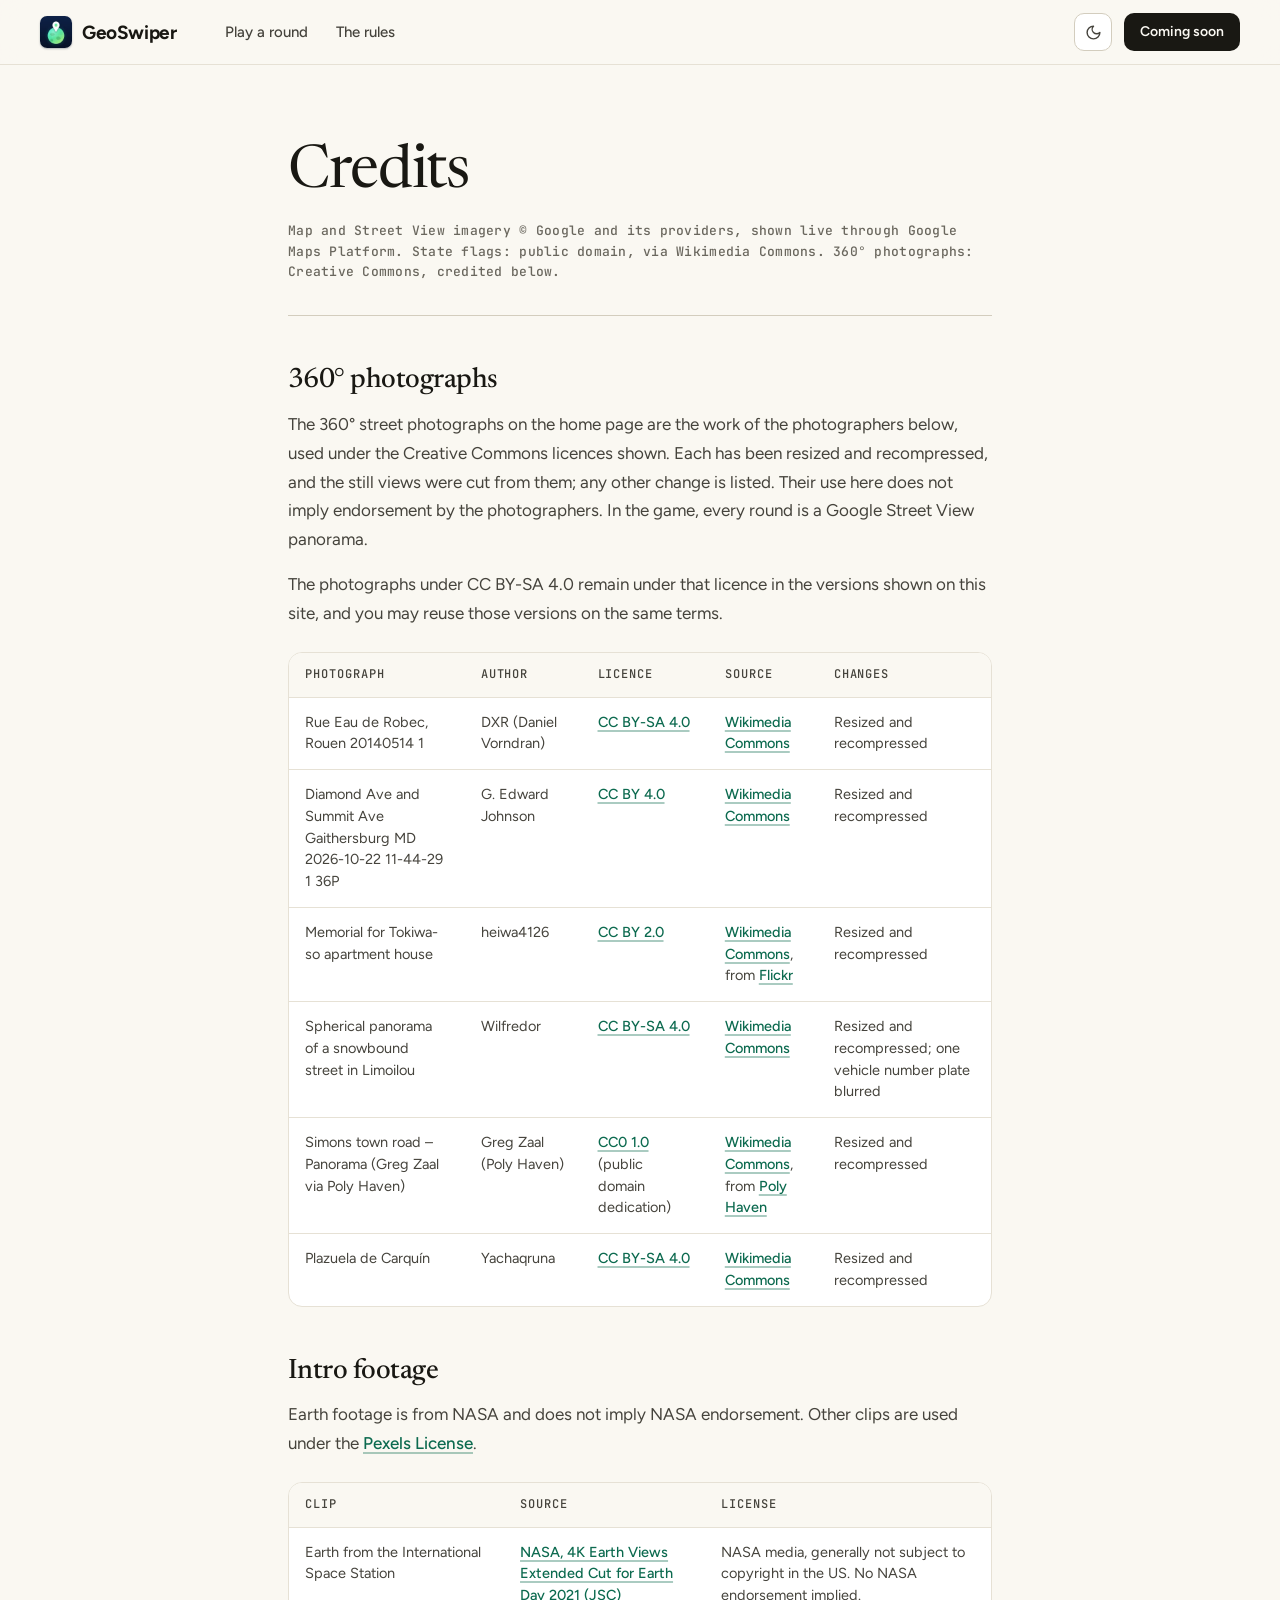
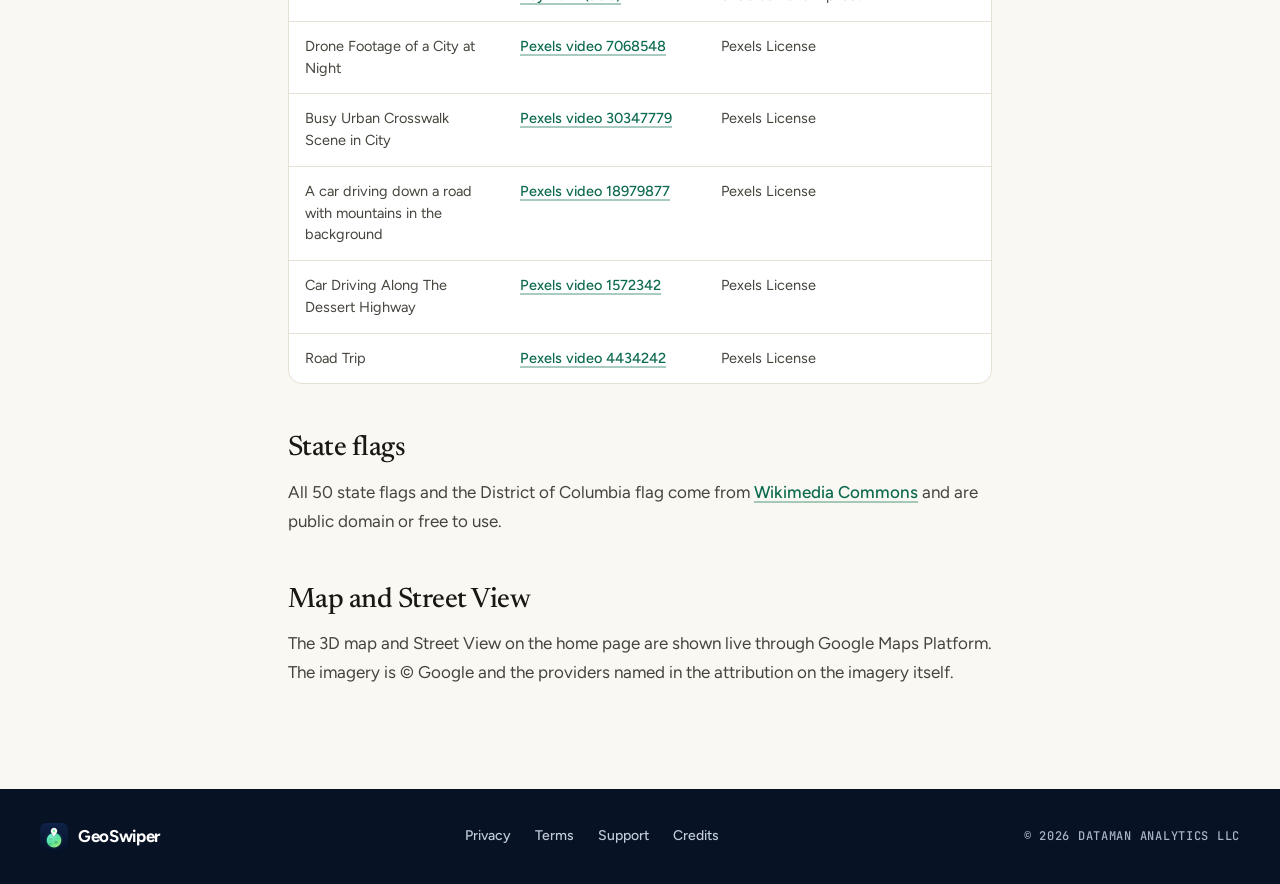
==== commit 237a19ba: "Rebuild the home page as one playable try with a real map fly-in The first screen is now the game: t" ====
--- a/credits/index.html
+++ b/credits/index.html
@@ -4,7 +4,7 @@
 <meta charset="utf-8">
 <meta name="viewport" content="width=device-width, initial-scale=1">
 <title>GeoSwiper Credits</title>
-<meta name="description" content="Credits for GeoSwiper: Street View imagery, intro footage and state flags.">
+<meta name="description" content="Credits for GeoSwiper: map and Street View imagery, 360° photographs, intro footage and state flags.">
 <link rel="canonical" href="https://geoswiper.com/credits/">
 <meta name="theme-color" content="#faf8f2" media="(prefers-color-scheme: light)">
 <meta name="theme-color" content="#131210" media="(prefers-color-scheme: dark)">
@@ -14,16 +14,16 @@
 <meta property="og:site_name" content="GeoSwiper">
 <meta property="og:url" content="https://geoswiper.com/credits/">
 <meta property="og:title" content="GeoSwiper Credits">
-<meta property="og:description" content="Credits for GeoSwiper: Street View imagery, intro footage and state flags.">
+<meta property="og:description" content="Credits for GeoSwiper: map and Street View imagery, 360° photographs, intro footage and state flags.">
 <meta property="og:image" content="https://geoswiper.com/assets/og.png">
 <meta property="og:image:width" content="1200">
 <meta property="og:image:height" content="630">
-<meta property="og:image:alt" content="GeoSwiper: guess where on Earth you are. Two real screens from the game beside the headline.">
+<meta property="og:image:alt" content="GeoSwiper: guess where on Earth you are.">
 <meta name="twitter:card" content="summary_large_image">
 <meta name="twitter:title" content="GeoSwiper Credits">
-<meta name="twitter:description" content="Credits for GeoSwiper: Street View imagery, intro footage and state flags.">
+<meta name="twitter:description" content="Credits for GeoSwiper: map and Street View imagery, 360° photographs, intro footage and state flags.">
 <meta name="twitter:image" content="https://geoswiper.com/assets/og.png">
-<meta name="twitter:image:alt" content="GeoSwiper: guess where on Earth you are. Two real screens from the game beside the headline.">
+<meta name="twitter:image:alt" content="GeoSwiper: guess where on Earth you are.">
 <link rel="icon" href="/favicon.ico" sizes="48x48">
 <link rel="icon" type="image/png" sizes="192x192" href="/icon-192.png">
 <link rel="apple-touch-icon" sizes="180x180" href="/apple-touch-icon.png">
@@ -36,7 +36,6 @@
 <body>
 
 <svg class="sprite" xmlns="http://www.w3.org/2000/svg" aria-hidden="true" focusable="false">
-  <symbol id="i-menu" viewBox="0 0 24 24"><path d="M4 6h16"/><path d="M4 12h16"/><path d="M4 18h16"/></symbol>
   <symbol id="i-sun" viewBox="0 0 24 24"><circle cx="12" cy="12" r="4"/><path d="M12 2v2"/><path d="M12 20v2"/><path d="m4.93 4.93 1.41 1.41"/><path d="m17.66 17.66 1.41 1.41"/><path d="M2 12h2"/><path d="M20 12h2"/><path d="m6.34 17.66-1.41 1.41"/><path d="m19.07 4.93-1.41 1.41"/></symbol>
   <symbol id="i-moon" viewBox="0 0 24 24"><path d="M12 3a6 6 0 0 0 9 9 9 9 0 1 1-9-9Z"/></symbol>
 </svg>
@@ -45,28 +44,29 @@
   <div class="wrap bar">
     <a class="brand" href="/" aria-label="GeoSwiper home"><picture><source srcset="/assets/icon-96.webp" type="image/webp"><img src="/icon-192.png" width="192" height="192" alt=""></picture> GeoSwiper</a>
     <nav class="nav-links" aria-label="Primary">
-      <a href="/#how">How it works</a>
-      <a href="/#decks">Decks</a>
-      <a href="/#features">Features</a>
+      <a href="/">Play a round</a>
+      <a href="/#rules">The rules</a>
     </nav>
     <button type="button" class="iconbtn theme-toggle" data-theme-toggle hidden aria-label="Switch to dark theme"><svg class="i"><use href="#i-moon"/></svg></button>
     <a class="btn btn--ink btn--sm" href="/#get">Coming soon</a>
-    <details class="nav-more">
-      <summary aria-label="Menu"><svg class="i"><use href="#i-menu"/></svg></summary>
-      <nav aria-label="Primary, compact">
-        <a href="/#how">How it works</a>
-        <a href="/#decks">Decks</a>
-        <a href="/#features">Features</a>
-        <button type="button" class="nav-theme" data-theme-toggle hidden><svg class="i"><use href="#i-moon"/></svg><span data-theme-label>Dark theme</span></button>
-      </nav>
-    </details>
   </div>
 </header>
 <main id="main" class="page">
   <div class="wrap">
     <article class="prose">
       <h1>Credits</h1>
-      <p class="sub">Street View imagery © Google. State flags: public domain, via Wikimedia Commons.</p>
+      <p class="sub">Map and Street View imagery © Google and its providers, shown live through Google Maps Platform. State flags: public domain, via Wikimedia Commons. 360° photographs: Creative Commons, credited below.</p>
+      <h2 id="photos">360° photographs</h2>
+      <p>The 360° street photographs on the home page are the work of the photographers below, used under the Creative Commons licences shown. Each has been resized and recompressed, and the still views were cut from them; any other change is listed. Their use here does not imply endorsement by the photographers. In the game, every round is a Google Street View panorama.</p>
+      <p>The photographs under CC BY-SA 4.0 remain under that licence in the versions shown on this site, and you may reuse those versions on the same terms.</p>
+      <div class="table-wrap"><table role="table" class="table--photos">
+      <tr role="row"><th role="columnheader">Photograph</th><th role="columnheader">Author</th><th role="columnheader">Licence</th><th role="columnheader">Source</th><th role="columnheader">Changes</th></tr>
+      <tr role="row"><td role="cell">Rue Eau de Robec, Rouen 20140514 1</td><td role="cell">DXR (Daniel Vorndran)</td><td role="cell"><a href="https://creativecommons.org/licenses/by-sa/4.0/">CC BY-SA 4.0</a></td><td role="cell"><a href="https://commons.wikimedia.org/wiki/File:Rue_Eau_de_Robec,_Rouen_20140514_1.jpg">Wikimedia Commons</a></td><td role="cell">Resized and recompressed</td></tr>
+      <tr role="row"><td role="cell">Diamond Ave and Summit Ave Gaithersburg MD 2026-10-22 11-44-29 1 36P</td><td role="cell">G. Edward Johnson</td><td role="cell"><a href="https://creativecommons.org/licenses/by/4.0/">CC BY 4.0</a></td><td role="cell"><a href="https://commons.wikimedia.org/wiki/File:Diamond_Ave_and_Summit_Ave_Gaithersburg_MD_2026-10-22_11-44-29_1_36P.jpg">Wikimedia Commons</a></td><td role="cell">Resized and recompressed</td></tr>
+      <tr role="row"><td role="cell">Memorial for Tokiwa-so apartment house</td><td role="cell">heiwa4126</td><td role="cell"><a href="https://creativecommons.org/licenses/by/2.0/">CC BY 2.0</a></td><td role="cell"><a href="https://commons.wikimedia.org/wiki/File:Memorial_for_Tokiwa-so_apartment_house.jpg">Wikimedia Commons</a>, from <a href="https://www.flickr.com/photos/heiwa4126/4231010508/">Flickr</a></td><td role="cell">Resized and recompressed</td></tr>
+      <tr role="row"><td role="cell">Spherical panorama of a snowbound street in Limoilou</td><td role="cell">Wilfredor</td><td role="cell"><a href="https://creativecommons.org/licenses/by-sa/4.0/">CC BY-SA 4.0</a></td><td role="cell"><a href="https://commons.wikimedia.org/wiki/File:Spherical_panorama_of_a_snowbound_street_in_Limoilou.jpg">Wikimedia Commons</a></td><td role="cell">Resized and recompressed; one vehicle number plate blurred</td></tr>
+      <tr role="row"><td role="cell">Simons town road – Panorama (Greg Zaal via Poly Haven)</td><td role="cell">Greg Zaal (Poly Haven)</td><td role="cell"><a href="https://creativecommons.org/publicdomain/zero/1.0/">CC0 1.0</a> (public domain dedication)</td><td role="cell"><a href="https://commons.wikimedia.org/wiki/File:Simons_town_road_%E2%80%93_Panorama_(Greg_Zaal_via_Poly_Haven).jpg">Wikimedia Commons</a>, from <a href="https://polyhaven.com/a/simons_town_road">Poly Haven</a></td><td role="cell">Resized and recompressed</td></tr>
+      <tr role="row"><td role="cell">Plazuela de Carquín</td><td role="cell">Yachaqruna</td><td role="cell"><a href="https://creativecommons.org/licenses/by-sa/4.0/">CC BY-SA 4.0</a></td><td role="cell"><a href="https://commons.wikimedia.org/wiki/File:Plazuela_de_Carqu%C3%ADn.jpg">Wikimedia Commons</a></td><td role="cell">Resized and recompressed</td></tr></table></div>
       <h2>Intro footage</h2>
       <p>Earth footage is from NASA and does not imply NASA endorsement. Other clips are used under the <a href="https://www.pexels.com/license/">Pexels License</a>.</p>
       <div class="table-wrap"><table role="table">
@@ -79,15 +79,15 @@
       <tr role="row"><td role="cell">Road Trip</td><td role="cell"><a href="https://www.pexels.com/video/road-trip-4434242/">Pexels video 4434242</a></td><td role="cell">Pexels License</td></tr></table></div>
       <h2>State flags</h2>
       <p>All 50 state flags and the District of Columbia flag come from <a href="https://commons.wikimedia.org/wiki/Category:SVG_flags_of_states_of_the_United_States">Wikimedia Commons</a> and are public domain or free to use.</p>
-      <h2>Street View</h2>
-      <p>Street View imagery is shown live through Google Maps Platform and is © Google and its contributors.</p>
+      <h2 id="google">Map and Street View</h2>
+      <p>The 3D map and Street View on the home page are shown live through Google Maps Platform. The imagery is © Google and the providers named in the attribution on the imagery itself.</p>
     </article>
   </div>
 </main>
 <footer class="site-footer">
   <div class="wrap foot">
     <a class="brand" href="/" aria-label="GeoSwiper home"><picture><source srcset="/assets/icon-96.webp" type="image/webp"><img src="/icon-192.png" width="192" height="192" alt="" loading="lazy" decoding="async"></picture> GeoSwiper</a>
-    <nav class="foot-nav" aria-label="Footer"><a href="/privacy/">Privacy</a><a href="/support/">Support</a><a href="/credits/">Credits</a></nav>
+    <nav class="foot-nav" aria-label="Footer"><a href="/privacy/">Privacy</a><a href="/terms/">Terms</a><a href="/support/">Support</a><a href="/credits/">Credits</a></nav>
     <p class="foot-legal">© 2026 DATAMAN ANALYTICS LLC</p>
   </div>
 </footer>
--- a/assets/site.css
+++ b/assets/site.css
@@ -2,7 +2,8 @@
    Warm paper and ink, one serif voice, one sans for things you operate,
    mono for labels and scores. Game colour lives in the product moments.
    Two themes from one set of tokens: paper by day, the same ink inverted by
-   night. The theme follows the device unless the visitor picks one. */
+   night. The theme follows the device unless the visitor picks one.
+   The home page's stage is night in both themes: it is a window onto the world. */
 
 /* ───────── Tokens ───────── */
 :root{
@@ -25,64 +26,39 @@
   --navy:#0b1b33;
   --night:#071224;
   --lime:#9fe870;
-  --mint:#2fd3b2;
-  --sky:#4aa8f0;
-  --gold:#ffcb45;
   --coral:#f4694f;
-  --violet:#6455e2;
+  --miss:#c93a20;
   /* text on navy */
   --on-navy:#f6f3ea;
   --on-navy-2:#c3cbda;
   --on-navy-3:#aab4c6;
-  /* soft plate tints of the same hues */
-  --t-mint:#d2efe6;
-  --t-lime:#dff2ca;
-  --t-sky:#d6e8f7;
-  --t-gold:#f8e9b9;
-  --t-violet:#e1ddf9;
-  /* small parts that flip with the theme */
-  --plaque-sub:#b9b5a8;
-  --plaque-dot:#9fe870;
-  --phone-ring:#2b3346;
-  --deck-ring:rgba(11,27,51,.08);
-  --map-road:#ffffff;
-  --map-water:#cfe6f1;
-  --map-park:#dfe9cf;
-  --map-pin:#0b1b33;
-  --map-pin-dot:#9fe870;
-  --world:#0b1b33;
   color-scheme:light;
 
   /* type */
   --serif:"Newsreader","Iowan Old Style","New York",ui-serif,Georgia,serif;
   --sans:"Figtree",ui-sans-serif,system-ui,-apple-system,"Segoe UI",Roboto,sans-serif;
   --mono:"JetBrains Mono",ui-monospace,"SF Mono",Menlo,Consolas,monospace;
-  --fs-display:clamp(2.75rem,1.55rem + 4.4vw,4.75rem);
   --fs-h2:clamp(2rem,1.35rem + 2.6vw,3.25rem);
-  --fs-h3:clamp(1.375rem,1.27rem + .42vw,1.625rem);
   --fs-lede:clamp(1.0625rem,1rem + .32vw,1.25rem);
   --fs-body:1.0625rem;
   --fs-small:.9375rem;
   --fs-label:.75rem;
 
-  /* space: 4 8 12 16 24 32 48 64 96 128 */
-  --s1:4px;--s2:8px;--s3:12px;--s4:16px;--s5:24px;--s6:32px;--s7:48px;--s8:64px;--s9:96px;--s10:128px;
-  --gutter:clamp(20px,4vw,40px);
+  /* space: 4 8 12 16 24 32 48 64 */
+  --s1:4px;--s2:8px;--s3:12px;--s4:16px;--s5:24px;--s6:32px;--s7:48px;--s8:64px;
+  --gutter:clamp(16px,4vw,40px);
   --wrap:1240px;
   --sec:clamp(64px,8vw,112px);
 
   /* radii */
-  --r-xs:6px;--r-sm:10px;--r-md:14px;--r-lg:20px;--r-xl:28px;--r-pill:999px;
+  --r-xs:6px;--r-sm:10px;--r-md:14px;--r-pill:999px;
 
   /* shadows */
   --sh-1:0 1px 2px rgba(25,24,19,.06);
-  --sh-2:0 4px 24px rgba(25,24,19,.07);
-  --sh-deck:0 22px 34px -22px rgba(11,27,51,.5);
-  --sh-plate-phone:0 26px 44px -20px rgba(11,27,51,.5);
-  --sh-phone:0 32px 56px -22px rgba(11,27,51,.5),0 14px 24px -14px rgba(11,27,51,.35);
-
-  /* motion */
+
+  /* motion: in, out */
   --ease-out:cubic-bezier(.16,1,.3,1);
+  --ease-in:cubic-bezier(.7,0,.84,0);
 }
 /* Night: the same tokens, inverted. Written twice on purpose (no build step):
    once for "follow the device", once for an explicit choice. Keep them equal. */
@@ -101,26 +77,8 @@
   --ink-rgb:245,242,233;
   --pine:#9fe870;
   --pine-soft:rgba(159,232,112,.4);
-  --t-mint:#12302a;
-  --t-lime:#1e3017;
-  --t-sky:#14283d;
-  --t-gold:#352b10;
-  --t-violet:#272140;
-  --plaque-sub:#6a675e;
-  --plaque-dot:#1f9d5c;
-  --phone-ring:#3a4359;
-  --deck-ring:rgba(255,255,255,.1);
-  --map-road:#3a372f;
-  --map-water:#17303f;
-  --map-park:#22331f;
-  --map-pin:#9fe870;
-  --map-pin-dot:#0b1b33;
-  --world:#3d68b0;
+  --miss:#ff8a72;
   --sh-1:0 1px 2px rgba(0,0,0,.4);
-  --sh-2:0 10px 32px rgba(0,0,0,.55);
-  --sh-phone:0 32px 56px -22px rgba(0,0,0,.75),0 14px 24px -14px rgba(0,0,0,.55);
-  --sh-deck:0 22px 34px -22px rgba(0,0,0,.8);
-  --sh-plate-phone:0 26px 44px -20px rgba(0,0,0,.7);
   color-scheme:dark;
 }
 }
@@ -138,32 +96,15 @@
   --ink-rgb:245,242,233;
   --pine:#9fe870;
   --pine-soft:rgba(159,232,112,.4);
-  --t-mint:#12302a;
-  --t-lime:#1e3017;
-  --t-sky:#14283d;
-  --t-gold:#352b10;
-  --t-violet:#272140;
-  --plaque-sub:#6a675e;
-  --plaque-dot:#1f9d5c;
-  --phone-ring:#3a4359;
-  --deck-ring:rgba(255,255,255,.1);
-  --map-road:#3a372f;
-  --map-water:#17303f;
-  --map-park:#22331f;
-  --map-pin:#9fe870;
-  --map-pin-dot:#0b1b33;
-  --world:#3d68b0;
+  --miss:#ff8a72;
   --sh-1:0 1px 2px rgba(0,0,0,.4);
-  --sh-2:0 10px 32px rgba(0,0,0,.55);
-  --sh-phone:0 32px 56px -22px rgba(0,0,0,.75),0 14px 24px -14px rgba(0,0,0,.55);
-  --sh-deck:0 22px 34px -22px rgba(0,0,0,.8);
-  --sh-plate-phone:0 26px 44px -20px rgba(0,0,0,.7);
   color-scheme:dark;
 }
 
 /* ───────── Base ───────── */
 *,*::before,*::after{box-sizing:border-box}
 html{-webkit-text-size-adjust:100%;text-size-adjust:100%;scroll-behavior:smooth;scroll-padding-top:64px}
+html.home{scroll-padding-top:0}
 body{margin:0;background:var(--paper);color:var(--ink);font:400 var(--fs-body)/1.6 var(--sans);-webkit-font-smoothing:antialiased;-moz-osx-font-smoothing:grayscale;text-rendering:optimizeLegibility;overflow-x:clip;min-height:100vh;min-height:100dvh;display:flex;flex-direction:column}
 main{flex:1 0 auto}
 .site-header,.site-footer{flex:none}
@@ -177,413 +118,226 @@
 :focus-visible{outline:2px solid var(--pine);outline-offset:3px;border-radius:4px}
 
 .sprite{position:absolute;width:0;height:0;overflow:hidden}
-.vh{position:absolute;width:1px;height:1px;margin:-1px;overflow:hidden;clip-path:inset(50%);white-space:nowrap}
+.vh{position:absolute !important;width:1px;height:1px;margin:-1px;overflow:hidden;clip-path:inset(50%);white-space:nowrap}
 .i{width:1.25em;height:1.25em;flex:none;fill:none;stroke:currentColor;stroke-width:2;stroke-linecap:round;stroke-linejoin:round}
 .wrap{width:100%;max-width:calc(var(--wrap) + var(--gutter)*2);margin-inline:auto;padding-inline:var(--gutter)}
-.skip{position:absolute;left:16px;top:-64px;z-index:100;background:var(--ink);color:var(--paper);padding:10px 14px;border-radius:var(--r-sm);font-weight:600;text-decoration:none;transition:top .2s}
+.skip{position:absolute;left:16px;top:-64px;z-index:100;white-space:nowrap;background:var(--ink);color:var(--paper);padding:10px 14px;border-radius:var(--r-sm);font-weight:600;text-decoration:none;transition:top .2s}
 .skip:focus{top:12px}
 
 h1,h2,h3{font-family:var(--serif);font-weight:500;letter-spacing:-.012em;text-wrap:balance;font-optical-sizing:auto}
-h1{font-size:var(--fs-display);line-height:1.02;font-weight:400;letter-spacing:-.022em}
+h1{font-weight:400;letter-spacing:-.022em}
 h2{font-size:var(--fs-h2);line-height:1.08;letter-spacing:-.018em}
-h3{font-size:var(--fs-h3);line-height:1.2}
 h1 em{font-style:italic;color:var(--pine)}
 .lede{font-size:var(--fs-lede);line-height:1.55;color:var(--ink-2);text-wrap:pretty}
-
-.eyebrow{display:inline-flex;align-items:center;gap:10px;font:500 var(--fs-label)/1 var(--mono);letter-spacing:.08em;text-transform:uppercase;color:var(--ink-2)}
-.dot{width:9px;height:9px;border-radius:3px;background:var(--ink);flex:none}
-.dot--lime{background:var(--lime);box-shadow:0 0 0 1px rgba(var(--ink-rgb),.25)}
-.dot--coral{background:var(--coral)}
-.dot--violet{background:var(--violet)}
-.dot--sky{background:var(--sky)}
-.dot--gold{background:var(--gold);box-shadow:0 0 0 1px rgba(var(--ink-rgb),.25)}
+.label{font:500 var(--fs-label)/1 var(--mono);letter-spacing:.14em;text-transform:uppercase;color:var(--ink-3)}
 
 /* ───────── Buttons and links ───────── */
 .btn{display:inline-flex;align-items:center;justify-content:center;gap:8px;height:44px;padding:0 20px;border-radius:var(--r-sm);border:0;font:600 var(--fs-small)/1 var(--sans);text-decoration:none;white-space:nowrap;cursor:pointer;transition:box-shadow .2s ease-in-out}
 .btn--sm{height:38px;padding:0 16px;font-size:.875rem}
-.btn--ink{background:var(--ink);color:var(--paper)}
-.btn--ink:hover{box-shadow:0 0 0 2px var(--ink)}
-.textlink{display:inline-flex;align-items:center;gap:8px;font-weight:600;font-size:var(--fs-small);text-decoration:underline;text-decoration-color:var(--line-2);text-decoration-thickness:1.5px;text-underline-offset:5px;transition:text-decoration-color .2s}
-.textlink:hover{text-decoration-color:var(--ink)}
-.textlink .i{width:1.05em;height:1.05em;transition:transform .3s var(--ease-out)}
-.textlink:hover .i{transform:translateY(3px)}
-.iconbtn{flex:none;width:32px;height:32px;display:inline-grid;place-items:center;border-radius:var(--r-pill);border:1px solid var(--line-2);background:var(--card);cursor:pointer;transition:box-shadow .2s}
-.iconbtn:hover{box-shadow:0 0 0 1px var(--line-2)}
-.iconbtn .i{width:14px;height:14px}
+.btn--ink,.btn--go{background:var(--ink);color:var(--paper)}
+.btn--ink:hover,.btn--go:hover{box-shadow:0 0 0 2px var(--ink)}
+.btn--go{height:52px;padding:0 24px;border-radius:var(--r-md);font-size:1.0625rem}
+.btn--line{height:52px;padding:0 22px;border-radius:var(--r-md);font-size:1.0625rem;background:transparent;color:var(--ink);box-shadow:inset 0 0 0 1.5px var(--line-2)}
+.btn--line:hover{box-shadow:inset 0 0 0 1.5px var(--ink)}
+.btn .i{width:1.1em;height:1.1em}
+.iconbtn{flex:none;width:38px;height:38px;display:inline-grid;place-items:center;border-radius:var(--r-sm);border:1px solid var(--line-2);background:var(--card);color:var(--ink-2);cursor:pointer;transition:box-shadow .2s}
+.iconbtn:hover{color:var(--ink);box-shadow:0 0 0 1px var(--line-2)}
+.iconbtn .i{width:17px;height:17px}
 [hidden]{display:none !important}
 
-/* ───────── Header ───────── */
+/* ───────── Header (privacy, support, credits) ───────── */
 .site-header{position:sticky;top:0;z-index:50;background:rgba(var(--paper-rgb),.88);-webkit-backdrop-filter:saturate(1.4) blur(12px);backdrop-filter:saturate(1.4) blur(12px);border-bottom:1px solid var(--line)}
-.bar{display:flex;align-items:center;gap:var(--s4);height:64px}
+.bar{display:flex;align-items:center;gap:var(--s3);height:64px}
 .brand{flex:none;display:inline-flex;align-items:center;gap:10px;font:700 1.1875rem/1 var(--sans);letter-spacing:-.02em;text-decoration:none;color:inherit}
 .brand picture,.brand img{flex:none}
 .brand img{width:32px;height:32px;border-radius:22%;box-shadow:0 1px 2px rgba(11,27,51,.3)}
 .nav-links{display:flex;align-items:center;gap:4px;margin-left:var(--s5);margin-right:auto}
 .nav-links a{padding:8px 12px;border-radius:var(--r-xs);font-size:var(--fs-small);font-weight:500;color:var(--ink-2);text-decoration:none;transition:color .2s,background .2s}
 .nav-links a:hover{color:var(--ink);background:rgba(var(--ink-rgb),.06)}
-.nav-more{display:none;position:relative}
-.nav-more summary{list-style:none;width:38px;height:38px;display:grid;place-items:center;border-radius:var(--r-sm);border:1px solid var(--line-2);background:var(--card);cursor:pointer}
-.nav-more summary::-webkit-details-marker{display:none}
-.nav-more nav{position:absolute;right:0;top:calc(100% + 12px);min-width:210px;display:grid;padding:8px;background:var(--card);border:1px solid var(--line);border-radius:var(--r-md);box-shadow:var(--sh-2)}
-.nav-more nav a{padding:12px 14px;border-radius:var(--r-xs);font-weight:500;text-decoration:none}
-.nav-more nav a:hover{background:var(--paper-2)}
-.theme-toggle{width:38px;height:38px;border-radius:var(--r-sm);color:var(--ink-2)}
-.theme-toggle:hover{color:var(--ink)}
-.theme-toggle .i{width:17px;height:17px}
-.nav-theme{display:flex;align-items:center;gap:10px;margin-top:6px;padding:14px 14px 10px;border:0;border-top:1px solid var(--line);background:none;font-weight:500;text-align:left;cursor:pointer;color:var(--ink-2)}
-.nav-theme:hover{color:var(--ink)}
-.nav-theme .i{width:17px;height:17px}
-@media (max-width:760px){
+@media (max-width:520px){
   .nav-links{display:none}
-  .nav-more{display:block}
-  .bar .btn{margin-left:auto}
-  .theme-toggle{display:none}
-}
-@media (max-width:374px){
-  .bar{gap:10px}
-  .bar .btn--sm{padding:0 10px}
-}
-@media (max-width:343px){
-  .bar .btn{display:none}
-  .nav-more{margin-left:auto}
-}
-
-/* ───────── Hero ─────────
-   One grid. The words sit in column one, held together in the middle by the two flexible
-   rows; the round takes column two. In the markup the round comes straight after the
-   headline, which is the order a phone shows it and the order a keyboard or screen reader meets it. */
-.hero{padding:clamp(28px,4.5vw,56px) 0 clamp(48px,6vw,80px)}
-.hero-copy{display:grid;grid-template-columns:minmax(0,1fr) minmax(0,1.08fr);grid-template-rows:1fr repeat(5,auto) 1fr;column-gap:clamp(32px,5vw,64px);justify-items:start}
-.hero-copy > *{grid-column:1}
-.hero-copy > .eyebrow{grid-row:2}
-.hero-copy > h1{grid-row:3;margin-top:var(--s5);max-width:11.5em}
-.hero-copy > .lede{grid-row:4;margin-top:var(--s5);max-width:33em}
-.hero-copy > .getcard{grid-row:5}
-.hero-copy > .textlink{grid-row:6}
-.hero-copy > .stage{grid-column:2;grid-row:1/-1;justify-self:stretch;align-self:center}
-
-/* the store card. The header button points here: its scroll margin parks it near the foot of the
-   screen, so from the top of the page nothing moves and the whole hero stays in view */
-.getcard{container-type:inline-size;margin-top:var(--s6);width:100%;max-width:500px;padding:10px;background:var(--card);border:1px solid var(--line);border-radius:var(--r-lg);box-shadow:var(--sh-1);scroll-margin-top:max(24px,calc(100vh - 280px));scroll-margin-top:max(24px,calc(100svh - 280px))}
-@keyframes here{from{box-shadow:0 0 0 3px var(--pine)}}
-.plaques{list-style:none;display:grid;grid-template-columns:1fr 1fr;gap:10px}
-.plaque{display:flex;align-items:center;gap:12px;min-height:60px;padding:10px 16px;border-radius:var(--r-md);background:var(--ink);color:var(--paper)}
-.plaque small{display:block;font:500 .6875rem/1.2 var(--mono);letter-spacing:.04em;text-transform:uppercase;white-space:nowrap;color:var(--plaque-sub)}
+  .bar .theme-toggle{margin-left:auto}
+}
+
+/* ───────── The stage ─────────
+   The first screen of the home page. Two rows: the window (the world) and the dock (the words).
+   Ours over the window: only the small opaque chips of the top band. Google draws its logo and
+   its copyright row along the bottom edge of the window; the dock sits below the window, so
+   nothing of ours can ever cover them. No rule here reaches inside what Google draws. */
+.stage{--band:96px;--dock:120px;position:relative;display:grid;grid-template-rows:minmax(0,1fr) auto;height:100vh;height:100svh;min-height:560px;min-height:max(340px,min(560px,100svh));background:var(--night)}
+.skip--stage{left:50%;translate:-50% 0;background:var(--on-navy);color:#191813}
+.skip--stage:focus{top:12px}
+
+/* the top band */
+.band{position:absolute;inset:0 0 auto;z-index:6;display:grid;grid-template-rows:40px 32px;row-gap:8px;align-content:start;height:var(--band);padding:max(12px,env(safe-area-inset-top)) max(var(--gutter),env(safe-area-inset-right)) 0 max(var(--gutter),env(safe-area-inset-left));pointer-events:none}
+.band-row{display:flex;align-items:center;gap:8px;min-width:0}
+.band-gap{flex:1}
+.chip{position:relative;flex:none;display:inline-flex;align-items:center;gap:8px;height:36px;margin:0;padding:0 13px;border:0;border-radius:var(--r-sm);background:var(--night);color:var(--on-navy);box-shadow:inset 0 0 0 1px rgba(255,255,255,.18);font:600 .875rem/1 var(--sans);text-decoration:none;white-space:nowrap;cursor:pointer;pointer-events:auto;transition:box-shadow .2s}
+.chip::after{content:"";position:absolute;inset:-4px}          /* a 44px target round a 36px chip */
+a.chip:hover,button.chip:hover{box-shadow:inset 0 0 0 1px rgba(255,255,255,.55)}
+.chip .i{width:16px;height:16px}
+.chip--icon{width:36px;padding:0;justify-content:center}
+.chip--brand{gap:9px;padding:0 13px 0 6px;font:700 1.0625rem/1 var(--sans);letter-spacing:-.02em}
+.chip--brand img{width:24px;height:24px;border-radius:22%}
+.chip--cta{background:var(--on-navy);color:#191813;box-shadow:none}
+a.chip--cta:hover{box-shadow:0 0 0 2px var(--on-navy)}
+.chip--coach{height:32px;font-weight:500;font-size:.8125rem;cursor:default;color:var(--on-navy-2);animation:chip-in .32s var(--ease-out) both}
+.chip--coach .i{color:var(--lime)}
+@keyframes chip-in{from{opacity:0;translate:0 -6px}}
+.band :focus-visible,.window :focus-visible{outline-color:var(--lime)}
+
+/* the slate: where you are, redacted until you answer. The hairline under it is the altitude
+   on the way down and the clock on the street. */
+.slate{position:relative;flex:none;display:inline-flex;align-items:center;height:32px;max-width:100%;padding:0 13px 2px 10px;overflow:hidden;border-radius:var(--r-xs);background:var(--night);color:var(--on-navy);box-shadow:inset 0 0 0 1px rgba(255,255,255,.18);font:500 .75rem/1 var(--mono);letter-spacing:.06em;white-space:nowrap;pointer-events:auto}
+.slate-line{display:flex;align-items:center;gap:8px}
+.slate .i{width:13px;height:13px;color:var(--lime)}
+.slate .red{font-style:normal;letter-spacing:0;color:var(--on-navy-3)}
+.hair{position:absolute;inset:auto 0 0;height:3px;background:rgba(255,255,255,.16)}
+.hair b{display:block;height:100%;background:var(--lime);transform-origin:0 50%;transform:scaleX(var(--f,0));transition:background-color .3s}
+.stage[data-clock="low"] .hair b{background:var(--coral)}
+.stage[data-state="loading"] .hair b,.stage[data-state="globe"] .hair b{--f:1;animation:hair-wait 1.4s ease-in-out infinite}
+@keyframes hair-wait{0%{transform:translateX(-100%) scaleX(.4)}100%{transform:translateX(100%) scaleX(.4)}}
+
+/* the window. A stacking context of its own: whatever is in it stays under the band and the dock */
+.window{position:relative;isolation:isolate;min-height:0;overflow:hidden;overflow:clip;background:var(--night)}
+.layer{position:absolute;inset:0}
+/* Google's two layers: the panorama underneath, the 3D map on top. The map fades up once Google
+   has drawn the Earth, and the dissolve into the street is the map fading out. Google gives the
+   panorama's inner layers large z-indexes; without a stacking context of its own they climb over
+   the map. */
+#pano{position:absolute !important;inset:0;z-index:0;isolation:isolate}
+#map3d{position:absolute !important;inset:0;z-index:1;opacity:0;transition:opacity .7s linear}
+#map3d[data-on="1"]{opacity:1}
+#map3d[data-on="0"]{pointer-events:none}
+#map3d > gmp-map-3d{display:block;width:100%;height:100%}
+/* stops drags while the camera flies; the bottom 56px stay open so Google's logo and links work */
+#shield{position:absolute;inset:0 0 56px;z-index:2}
+/* a full cover for cuts between places: picture and attribution together, never part of either */
+#curtain{position:absolute;inset:0;z-index:3;background:var(--night);opacity:0;transition:opacity .24s linear}
+#curtain[data-on="1"]{opacity:1}
+
+/* the licensed photo: a still and, once assets/pano.js runs, a canvas over it showing the same
+   view, which can then be dragged round. Cropped by the box, never stretched. */
+.pano{overflow:hidden;overflow:clip;background:var(--night);touch-action:pan-y;-webkit-user-select:none;user-select:none;-webkit-touch-callout:none}
+.pano-still{position:absolute;left:50%;top:50%;width:100%;height:100%;max-width:none;object-fit:cover;translate:-50% -50%;pointer-events:none}
+/* the first street drops into the window from above, as every later one does (assets/pano.js) */
+.pano.is-up .pano-still{translate:-50% -152%}
+.pano.is-dropping .pano-still{transition:translate .8s var(--ease-out)}
+.pano.is-up .pano-view,.pano.is-dropping .pano-view{visibility:hidden}
+.pano-view{position:absolute;inset:0;z-index:1;width:100%;height:100%;opacity:0;transition:opacity .6s ease}
+.pano-view.is-on{opacity:1}
+.pano-still.is-over{z-index:2}
+.pano-still.is-fade{animation:pano-fade .6s ease both}
+.pano-still.is-drop{animation:pano-drop .8s var(--ease-out) both}
+@keyframes pano-fade{from{opacity:0}}
+@keyframes pano-drop{from{translate:-50% -152%}}
+.pano[data-live]{cursor:grab}
+.pano.is-held{cursor:grabbing}
+.pano:focus-visible{outline:2px solid #fff;outline-offset:-5px;border-radius:0}
+
+/* With script on its way the title stands on the night window: the photo is not painted first
+   and then taken away. If the script never arrives, the page takes the "js" class off again after
+   a moment (index.html) and shows as shipped. */
+html.js .stage[data-state="static"] :is(#photo,.nojs,.credit){visibility:hidden}
+.stage:not([data-state="static"]) .nojs,.stage[data-state="static"] .score{display:none}
+
+/* The title card. Until the first picture is up (the Earth, the street or the photo) the headline
+   stands in the window itself, large, on night: the first screen is never an empty box. It is our
+   own type on our own night; it fades as the picture comes up and it never reaches the bottom of
+   the window, where Google's logo and copyright row are. Without script it stays in the dock. */
+html.js .stage[data-phase="title"] .dock h1{position:absolute;grid-area:auto;left:max(var(--gutter),env(safe-area-inset-left));right:max(var(--gutter),env(safe-area-inset-right));bottom:calc(100% + 84px);max-width:11.5em;color:var(--on-navy);font-size:clamp(3rem,min(1.6rem + 7.4vw,16vh),8.75rem);font-size:clamp(3rem,min(1.6rem + 7.4vw,16svh),8.75rem);line-height:.96;letter-spacing:-.03em;pointer-events:none;transition:opacity .5s linear}
+html.js .stage[data-phase="title"] .dock h1 em{color:var(--lime)}
+html.js .stage[data-title="off"] .dock h1{opacity:0}
+
+/* the dock */
+.dock{position:relative;z-index:1;display:grid;grid-template-columns:minmax(0,1fr) auto auto;align-items:center;column-gap:clamp(20px,3vw,44px);height:calc(var(--dock) + env(safe-area-inset-bottom));padding:0 max(var(--gutter),env(safe-area-inset-right)) env(safe-area-inset-bottom) max(var(--gutter),env(safe-area-inset-left));background:var(--paper);border-top:1px solid var(--line);touch-action:pan-y}
+.dock-say{min-width:0}
+.dock h1{font-size:clamp(2.25rem,1.2rem + 2.5vw,3.25rem);line-height:1.04}
+.say{font:500 clamp(1.5rem,1.15rem + 1vw,2rem)/1.12 var(--serif);letter-spacing:-.016em;text-wrap:balance}
+.sub{margin-top:6px;font-size:.9375rem;line-height:1.35;color:var(--ink-2);text-wrap:pretty}
+.sub--hint{font:500 var(--fs-label)/1.35 var(--mono);letter-spacing:.06em;text-transform:uppercase;color:var(--ink-3)}
+.sub--coach{display:none}
+@media (hover:none),(pointer:coarse){.sub--hint{display:none}}
+.say,.sub:not(.sub--hint){animation:say-in .32s var(--ease-out) both}
+@keyframes say-in{from{opacity:0;translate:0 8px}}
+
+.dock-act{display:flex;align-items:center;gap:12px;outline-offset:6px;scroll-margin-top:100vh}   /* "Skip to the two answers" moves focus, not the page */
+.nojs{display:flex;align-items:baseline;gap:var(--s5)}
+.nojs details{font-size:var(--fs-small);color:var(--ink-2)}
+.nojs summary{display:inline;cursor:pointer;font-weight:600;text-decoration:underline;text-decoration-color:var(--line-2);text-decoration-thickness:1.5px;text-underline-offset:5px;list-style:none}
+.nojs summary::-webkit-details-marker{display:none}
+.nojs details p{display:inline;margin-left:10px;color:var(--ink);font-weight:600}
+
+/* the two answers */
+.plates{display:grid;grid-template-columns:repeat(2,minmax(0,1fr));gap:12px;width:min(46vw,480px)}
+.plate{position:relative;display:flex;align-items:center;gap:12px;min-width:0;height:56px;padding:0 44px 0 14px;border:0;border-radius:var(--r-md);background:var(--card);color:var(--ink);box-shadow:inset 0 0 0 1.5px var(--line-2),var(--sh-1);font:600 1.0625rem/1.15 var(--sans);letter-spacing:-.005em;text-align:left;cursor:pointer;transition:box-shadow .16s,background-color .16s,color .16s;animation:rise .32s var(--ease-out) both}
+.plate + .plate{animation-delay:70ms}
+@keyframes rise{from{opacity:0;translate:0 24px}}
+.plate:hover{box-shadow:inset 0 0 0 1.5px var(--ink),var(--sh-1)}
+.plate-name{min-width:0;overflow-wrap:break-word}
+.cc{flex:none;min-width:30px;padding:5px 6px;border-radius:5px;background:var(--ink);color:var(--paper);font:700 .6875rem/1 var(--mono);font-style:normal;letter-spacing:.06em;text-align:center}
+.plate .plate-ok,.plate .plate-no{position:absolute;right:14px;top:50%;width:20px;height:20px;margin-top:-10px;stroke-width:2.6;display:none}
+.plate[aria-disabled="true"]{cursor:default}
+.plate[aria-disabled="true"]:hover{box-shadow:inset 0 0 0 1.5px var(--line-2),var(--sh-1)}
+.plate.is-dim{color:var(--ink-3)}
+/* right: lime and a check that draws. wrong: coral, a cross and one shake. never colour alone */
+.plate.is-right{background:var(--lime);color:var(--navy);box-shadow:none}
+.plate.is-right .cc,.plate.is-wrong .cc{background:var(--navy);color:#fff}
+.plate.is-wrong{background:var(--coral);color:var(--navy);box-shadow:none;animation:shake .26s ease-in-out both}
+.plate.is-answer,.plate.is-answer:hover{box-shadow:inset 0 0 0 2px var(--pine),0 0 0 3px var(--lime)}
+.plate.is-right .plate-ok,.plate.is-answer .plate-ok,.plate.is-wrong .plate-no{display:block}
+.plate.is-answer .plate-ok{color:var(--pine)}
+.plate-ok{stroke-dasharray:24;animation:draw .26s ease-out both}
+@keyframes draw{from{stroke-dashoffset:24}}
+@keyframes shake{0%,100%{translate:0}25%{translate:-6px 0}75%{translate:6px 0}}
+.ends{display:flex;align-items:center;gap:12px}
+.dock-act > .btn,.ends{animation:rise .32s var(--ease-out) both}
+.ends.is-seen{flex-direction:row-reverse}
+
+/* score, best, two miss pips */
+.dock-meta{display:flex;flex-wrap:wrap;justify-content:flex-end;align-items:center;gap:10px 18px;max-width:min(430px,30vw)}
+.score{flex:0 0 100%;display:flex;justify-content:flex-end;align-items:center;gap:18px;font:500 var(--fs-label)/1 var(--mono);letter-spacing:.1em;text-transform:uppercase;color:var(--ink-3);white-space:nowrap}
+.score b{margin-left:5px;font-weight:700;font-size:.9375rem;letter-spacing:0;color:var(--ink)}
+.pips{position:relative;display:inline-flex;gap:6px}
+.pips i{width:11px;height:11px;border-radius:50%;box-shadow:inset 0 0 0 1.5px var(--ink-3);transition:background-color .2s,box-shadow .2s}
+.pips i.is-on{background:var(--miss);box-shadow:none}
+.credit,.ruleslink,.cap{font:500 .6875rem/1.5 var(--mono);letter-spacing:.02em;color:var(--ink-3)}
+.credit,.ruleslink{position:relative;text-decoration:none;white-space:nowrap}
+.credit::after,.ruleslink::after{content:"";position:absolute;inset:-14px -6px}
+.credit:hover,.ruleslink:hover{color:var(--ink)}
+.ruleslink{display:inline-flex;align-items:center;gap:5px;color:var(--ink-2)}
+.ruleslink .i{width:12px;height:12px}
+.stage[data-layer="google"] .credit:not(.credit--g){display:none}
+/* while Google's layers are on screen the same slot carries Google's terms, next to the picture */
+.credit--g::after{content:none}
+.credit--g a{position:relative;color:var(--ink-2);text-decoration:underline;text-decoration-color:var(--line-2);text-decoration-thickness:1px;text-underline-offset:3px}
+.credit--g a::after{content:"";position:absolute;inset:-14px -4px}
+.credit--g a:hover{color:var(--ink);text-decoration-color:var(--ink)}
+
+.cap{padding-block:12px 0;min-height:calc(12px + 1.5em)}
+.cap a{color:var(--ink-2);text-decoration:underline;text-decoration-color:var(--line-2);text-decoration-thickness:1px;text-underline-offset:3px}
+.cap a:hover{color:var(--ink);text-decoration-color:var(--ink)}
+
+/* ───────── The rules ───────── */
+.rules{padding:var(--sec) 0}
+.rules-list{list-style:none;margin-top:var(--s6);font:400 clamp(1.75rem,1.05rem + 2.7vw,3.375rem)/1.1 var(--serif);letter-spacing:-.022em;font-optical-sizing:auto}
+.rules-list li{max-width:22em;padding-block:.2em;text-wrap:balance}
+.rules-list li:nth-child(even){color:var(--ink-3)}
+.rules-foot{max-width:34em;margin-top:var(--s7);padding-top:var(--s5);border-top:1px solid var(--line-2);font-size:var(--fs-lede);line-height:1.55;color:var(--ink-2);text-wrap:pretty}
+
+/* ───────── The app ───────── */
+.get{background:var(--navy);color:var(--on-navy);text-align:center;padding:clamp(72px,9vw,120px) 0;scroll-margin-top:0}
+.get-inner{display:flex;flex-direction:column;align-items:center}
+.get-icon{width:84px;height:84px;border-radius:22%;box-shadow:0 0 0 1px rgba(255,255,255,.12),0 18px 40px -12px rgba(0,0,0,.6)}
+.get h2{margin-top:var(--s6);color:#fff}
+.get .lede{margin-top:var(--s4);color:var(--on-navy-2)}
+.plaques{list-style:none;display:grid;grid-template-columns:1fr 1fr;gap:10px;width:100%;max-width:440px;margin-top:var(--s6)}
+.plaque{display:flex;align-items:center;gap:12px;min-height:60px;padding:10px 16px;border-radius:var(--r-md);background:var(--on-navy);color:#191813;text-align:left}
+.plaque small{display:block;font:500 .6875rem/1.2 var(--mono);letter-spacing:.04em;text-transform:uppercase;white-space:nowrap;color:#6a675e}
 .plaque b{display:block;margin-top:3px;font:600 1.125rem/1.15 var(--sans);letter-spacing:-.01em;white-space:nowrap}
-.plaque-dot{position:relative;width:8px;height:8px;border-radius:50%;background:var(--plaque-dot);flex:none}
-.plaque-dot::after{content:"";position:absolute;inset:-5px;border-radius:50%;border:1.5px solid var(--plaque-dot);opacity:.45}
-.ticks{list-style:none;display:flex;flex-wrap:wrap;gap:6px 14px;padding:12px 8px 4px;font-size:.9063rem;color:var(--ink-2)}
-.ticks li{display:inline-flex;align-items:center;gap:7px}
-.ticks .i{width:15px;height:15px;stroke-width:2.6;color:var(--pine)}
-/* when the three ticks cannot share a line they stack, so none is left alone */
-@container (max-width:427px){.getcard .ticks{flex-direction:column}}
-.hero-copy .textlink{margin-top:var(--s5);margin-left:8px}
-
-/* stage: an oat plate, a globe in the app's colours, three phones.
-   Clipped boxes use overflow:clip (hidden is the fallback) so that focus, find-in-page
-   or scrollIntoView can never scroll their contents out of place. */
-.stage{min-width:0}
-.stage-plate{position:relative;isolation:isolate;overflow:hidden;overflow:clip;display:grid;place-items:center;padding:clamp(56px,6vw,76px) 0 clamp(36px,4vw,52px);border-radius:var(--r-xl);background:var(--paper-2);border:1px solid var(--line)}
-.stage-plate::before{content:"";position:absolute;inset:0;z-index:-1;background-image:radial-gradient(rgba(var(--ink-rgb),.16) 1px,transparent 1.4px);background-size:22px 22px;-webkit-mask-image:linear-gradient(#000 0,#000 34%,transparent 52%);mask-image:linear-gradient(#000 0,#000 34%,transparent 52%)}
-.stage-globe{position:absolute;z-index:-1;left:50%;top:47%;width:132%;max-width:none;height:auto;transform:translateX(-50%)}
-.stage-cap{display:flex;align-items:center;justify-content:space-between;gap:var(--s4);min-height:32px;margin-top:var(--s3);padding-inline:6px;font:500 .6875rem/1.5 var(--mono);letter-spacing:.02em;color:var(--ink-3)}
-.stage-cap b{display:block;font-weight:700;color:var(--ink)}
-
-.seg{position:absolute;z-index:3;top:16px;left:50%;transform:translateX(-50%);display:flex;align-items:center;gap:2px;padding:4px;border-radius:var(--r-md);background:var(--card);border:1px solid var(--line);box-shadow:var(--sh-1);white-space:nowrap}
-.seg-label{padding:0 8px 0 10px;font:500 .6563rem/1 var(--mono);letter-spacing:.08em;text-transform:uppercase;color:var(--ink-3)}
-.seg button{height:28px;padding:0 12px;border:0;border-radius:var(--r-sm);background:transparent;font:600 .8125rem/1 var(--sans);color:var(--ink-2);cursor:pointer;transition:background .25s,color .25s}
-.seg button:hover{color:var(--ink)}
-.seg button.is-on{background:var(--ink);color:var(--paper)}
-
-.phones{--pw-main:clamp(232px,21.5vw,284px);position:relative;display:grid;place-items:center;width:100%}
-/* on a laptop the phone is sized so the whole round, caption included, fits the first screen.
-   --fit is everything in that screen that is not the phone; 2.1035 is the phone's height over its width */
-@supports (height:100svh){@media (min-width:921px){
-  .hero{--fit:301px}
-  .phones{--pw-main:clamp(184px,min(21.5vw,calc((100svh - var(--fit))/2.1035)),284px)}
-}
-@media (min-width:921px) and (max-height:700px){
-  .hero{--fit:232px;padding-top:28px}
-  .stage-plate{padding:54px 0 32px}
-  .seg{top:10px}
-}}
-.phones > *{grid-area:1/1}
-.phone{--pw:var(--pw-main);position:relative;width:var(--pw);padding:calc(var(--pw)*.03);border-radius:calc(var(--pw)*.148);background:#0c1220;box-shadow:inset 0 0 0 1px var(--phone-ring),var(--sh-phone)}
-.phone-screen{position:relative;overflow:hidden;overflow:clip;aspect-ratio:506/1100;border-radius:calc(var(--pw)*.12);background:#0a1626}
-.phone-screen img{width:100%;height:auto}
-.phone--back{--pw:calc(var(--pw-main)*.8);filter:brightness(.94)}
-.phone--l{transform:translate(calc(var(--pw-main)*-.6),3%) rotate(-7deg)}
-.phone--r{transform:translate(calc(var(--pw-main)*.6),3%) rotate(7deg)}
-.phone--main{z-index:2}
-
-/* on load the copy settles and the phones fan out like a dealt hand (transform only) */
-@keyframes settle{from{transform:translateY(14px)}}
-@keyframes fan-l{from{transform:translate(calc(var(--pw-main)*-.16),5%) rotate(-1deg)}}
-@keyframes fan-r{from{transform:translate(calc(var(--pw-main)*.16),5%) rotate(1deg)}}
-@keyframes lift{from{transform:translateY(18px)}}
-.hero-copy > :not(.stage){animation:settle .9s var(--ease-out) both}
-.hero-copy > h1{animation-delay:.05s}
-.hero-copy > .lede{animation-delay:.1s}
-.hero-copy > .getcard{animation-delay:.15s}
-.hero-copy > .textlink{animation-delay:.2s}
-.hero-copy > .getcard:target{animation:settle .9s var(--ease-out) .15s both,here 1.6s var(--ease-out)}
-.phone--l{animation:fan-l 1.2s var(--ease-out) .1s both}
-.phone--r{animation:fan-r 1.2s var(--ease-out) .1s both}
-.phone--main{animation:lift 1s var(--ease-out) both}
-
-/* the illustrated round: sized in em so it scales with the phone */
-.gs{--ans-h:4.3em;position:absolute;inset:0;display:flex;flex-direction:column;padding:0 1.05em 1.5em;text-align:left;font-size:calc(var(--pw)*.94/25.3);line-height:1;color:#fff;font-family:var(--sans);-webkit-user-select:none;user-select:none;
-  background:radial-gradient(90% 46% at 88% 100%,#261d5e 0%,rgba(38,29,94,0) 70%),radial-gradient(80% 40% at 0% 34%,#0e3b4a 0%,rgba(14,59,74,0) 72%),linear-gradient(180deg,#06121d 0%,#0b1d33 42%,#101b40 100%)}
-.gs-status{position:relative;flex:none;height:3.3em;display:flex;align-items:center;justify-content:space-between;padding:.45em .7em 0 1.25em}
-.gs-clock{font-weight:700;font-size:.84em}
-.gs-island{position:absolute;left:50%;top:.85em;width:7.1em;height:2.1em;margin-left:-3.55em;border-radius:1.1em;background:#000}
-.gs-sys{width:3.1em;height:auto}
-.gs-hud{flex:none;display:flex;justify-content:space-between;margin-top:.95em;padding:0 .1em}
-.gs-who{display:grid;gap:.34em}
-.gs-who b{font:800 .6em/1 var(--sans);letter-spacing:.14em}
-.gs-who span{font:700 1.1em/1 var(--mono)}
-.gs-who--you b{color:var(--lime)}
-.gs-who--rival{text-align:right}
-.gs-who--rival b{color:var(--sky)}
-.gs-track{flex:none;height:.42em;margin-top:.6em;border-radius:1em;background:rgba(74,168,240,.32);overflow:hidden;overflow:clip}
-.gs-track i{display:block;width:0;height:100%;border-radius:inherit;background:var(--lime);transition:width .6s var(--ease-out)}
-
-@property --p{syntax:"<number>";inherits:true;initial-value:100}
-.gs-card{--p:100;--ring:#2ecc71;position:relative;flex:1;min-height:0;margin-top:.7em;border-radius:1.5em;overflow:hidden;overflow:clip;background:#10283c;transition:--p .9s linear}
-.gs-card::after{content:"";position:absolute;inset:0;z-index:4;padding:.2em;border-radius:inherit;pointer-events:none;background:conic-gradient(from 0deg,var(--ring) calc(var(--p)*1%),rgba(255,255,255,.2) 0);-webkit-mask:linear-gradient(#000 0 0) content-box,linear-gradient(#000 0 0);-webkit-mask-composite:xor;mask:linear-gradient(#000 0 0) content-box exclude,linear-gradient(#000 0 0)}
-.gs-card::before{content:"";position:absolute;inset:0;z-index:2;border-radius:inherit;pointer-events:none;box-shadow:inset 0 0 2.8em .1em rgba(235,58,42,.78);opacity:0;transition:opacity .4s}
-/* a new round drops in from above and covers the last one: no cross-fade */
-.gs-scene{position:absolute;inset:0;z-index:0;width:100%;height:100%;transform:translateY(-101%);transition:transform .8s var(--ease-out)}
-.gs-scene.was-on{transform:none;transition:none}
-.gs-scene.is-on{z-index:1;transform:none}
-.gs-top{position:absolute;z-index:3;inset:.8em .8em auto;display:flex;justify-content:space-between;align-items:flex-start}
-.gs-col{display:grid;gap:.42em;justify-items:start}
-.gs-col--r{justify-items:end}
-.gs-pill{padding:.44em .78em;border-radius:2em;background:rgba(8,18,33,.8);font:700 .8em/1 var(--mono);transition:background .3s}
-.gs-count{font-size:.62em}
-.gs-diff{display:inline-flex;align-items:center;gap:.45em;padding:.42em .75em;border-radius:2em;background:rgba(8,18,33,.8);font:800 .52em/1 var(--sans);letter-spacing:.14em;color:#4be08a}
-.gs-diff i{width:.75em;height:.75em;border-radius:50%;background:currentColor}
-.gs-walk{position:absolute;z-index:3;left:50%;bottom:3.9em;width:3.3em;height:auto;margin-left:-1.65em;filter:drop-shadow(0 .12em .2em rgba(0,0,0,.4))}
-.gs-hint{position:absolute;z-index:3;left:50%;bottom:.95em;transform:translateX(-50%);display:inline-flex;align-items:center;gap:.5em;padding:.5em .95em;border-radius:2em;background:rgba(8,18,33,.78);font:600 .68em/1 var(--sans);white-space:nowrap}
-.gs-hint .i{width:1.25em;height:1.25em}
-
-.gs-answers{flex:none;display:grid;grid-template-columns:1fr 1fr;gap:.7em;margin-top:.75em;transition:opacity .18s}
-.gs-answers.is-swap{opacity:0}
-.gs-ans{-webkit-appearance:none;appearance:none;display:flex;align-items:center;gap:.5em;width:100%;min-width:0;height:var(--ans-h);margin:0;padding:0 .75em;border:0;border-radius:1.35em;background:linear-gradient(180deg,rgba(255,255,255,.2),rgba(255,255,255,.1));box-shadow:inset 0 0 0 .07em rgba(255,255,255,.24);font-weight:700;line-height:1;text-align:left;color:inherit;cursor:default;-webkit-tap-highlight-color:transparent;touch-action:manipulation;transition:opacity .3s,transform .35s var(--ease-out)}
-.gs.is-open .gs-ans{cursor:pointer}
-@media (hover:hover){.gs.is-open .gs-ans:hover{background:linear-gradient(180deg,rgba(255,255,255,.34),rgba(255,255,255,.2));transform:translateY(-.14em)}}
-.gs.is-open .gs-ans:active{transform:scale(.97)}
-.gs :focus-visible{outline:2px solid #fff;outline-offset:2px;border-radius:1.35em}
-.gs-ans.is-dim:focus-visible{opacity:1}
-.gs-ans span{flex:1;min-width:0;font-size:1.02em;white-space:nowrap;overflow:hidden;text-overflow:ellipsis}
-.gs-code{flex:none;padding:.34em .42em;border-radius:.42em;background:#2f7fc6;box-shadow:inset 0 0 0 .1em #8cc7f6;font:800 .66em/1 var(--sans);font-style:normal;letter-spacing:.04em}
-.gs-ok,.gs-no{display:none;width:1.15em;height:1.15em;stroke-width:3.2}
-.gs-ans.is-picked{background:var(--lime);color:var(--navy);box-shadow:0 .5em 1.4em -.3em rgba(159,232,112,.7);transform:scale(1.04)}
-.gs-ans.is-picked .gs-code{background:var(--navy);color:var(--lime);box-shadow:none}
-.gs-ans.is-picked .gs-ok{display:block}
-.gs-ans.is-dim{opacity:.4}
-.gs-ans.is-wrong{background:#d43b2e;color:#fff;box-shadow:0 .5em 1.4em -.3em rgba(212,59,46,.7);animation:gs-no .42s var(--ease-out)}
-.gs-ans.is-wrong .gs-code{background:rgba(0,0,0,.28);box-shadow:none}
-.gs-ans.is-wrong .gs-no{display:block}
-@keyframes gs-no{20%{transform:translateX(-.32em)}45%{transform:translateX(.28em)}70%{transform:translateX(-.16em)}}
-
-.gs-touch{--tx:0%;position:absolute;inset:0;z-index:6;opacity:0;pointer-events:none;transition:transform .5s var(--ease-out),opacity .2s}
-.gs-touch::before{content:"";position:absolute;left:50%;top:56%;width:2.7em;height:2.7em;margin:-1.35em 0 0 -1.35em;border-radius:50%;background:rgba(255,255,255,.5);box-shadow:0 0 0 .14em rgba(255,255,255,.95),0 .3em .9em rgba(0,0,0,.4);transition:transform .16s}
-.gs[data-pick="a"] .gs-touch{--tx:-23%}
-.gs[data-pick="b"] .gs-touch{--tx:23%}
-/* from 56% down to the middle of the answer row: the tray's 1.5em foot plus half an answer */
-.gs.is-reaching .gs-touch,.gs.is-pressed .gs-touch{opacity:1;transform:translate(var(--tx),calc(44% - 1.5em - var(--ans-h)/2))}
-.gs.is-pressed .gs-touch{opacity:0;transition:transform .5s var(--ease-out),opacity .35s .35s}
-.gs.is-pressed .gs-touch::before{transform:scale(.72)}
-.gs.is-hot .gs-card{--ring:#ff4b3a}
-.gs.is-hot .gs-card::before{opacity:1;animation:gs-hot .9s ease-in-out infinite}
-.gs.is-hot .gs-time{background:#d43b2e}
-.gs.is-done .gs-card::before{animation:none;opacity:0}
-@keyframes gs-hot{50%{opacity:.45}}
-
-.gs-shot{position:absolute;inset:0;z-index:8;pointer-events:none;transform:translateY(-101%);transition:transform .8s var(--ease-out)}
-.gs-shot img{width:100%;height:auto}
-.gs-shot.is-on{transform:none}
-
-/* ───────── Numbers ───────── */
-.stats{border-block:1px solid var(--line)}
-.stats-row{display:grid;grid-template-columns:repeat(4,minmax(0,1fr))}
-.stats-row > div{display:flex;flex-direction:column-reverse;gap:10px;padding:clamp(28px,3.4vw,44px) clamp(16px,2.6vw,36px)}
-.stats-row > div + div{border-left:1px solid var(--line)}
-.stats-row > div:first-child{padding-left:0}
-.stats dt{font:500 var(--fs-label)/1.3 var(--mono);letter-spacing:.08em;text-transform:uppercase;color:var(--ink-3)}
-.stats dd{font:400 clamp(2.75rem,1.9rem + 3.5vw,4.5rem)/1 var(--serif);letter-spacing:-.03em;font-variant-numeric:lining-nums tabular-nums}
-.stats dd small{font-size:.5em;margin-left:.06em;letter-spacing:0;color:var(--ink-3)}
-
-/* ───────── Sections ───────── */
-.sec{padding-block:var(--sec)}
-.band{background:var(--paper-2);border-block:1px solid var(--line)}
-.sec-head{margin-bottom:clamp(36px,5vw,64px)}
-.sec-head h2{margin-top:var(--s4)}
-.sec-head--split{display:grid;grid-template-columns:minmax(0,1.4fr) minmax(0,1fr);gap:var(--s5) clamp(32px,6vw,96px);align-items:end}
-.sec-head--split .lede{max-width:27em;justify-self:end;padding-bottom:.25em}
-.sec-head--center{text-align:center;display:flex;flex-direction:column;align-items:center}
-.sec-head--center .lede{margin-top:var(--s4);max-width:34em}
-
-/* reveal: a small rise, never a fade, so nothing is ever hidden */
-.rv{translate:0 22px;transition:translate .9s var(--ease-out);transition-delay:calc(var(--i,0)*80ms)}
-.rv.in{translate:none}
-
-/* ───────── How a round works ───────── */
-.steps{list-style:none;display:grid;grid-template-columns:repeat(4,minmax(0,1fr));gap:clamp(16px,2vw,24px)}
-.step{display:flex;flex-direction:column;min-width:0}
-.step-art{position:relative;overflow:hidden;overflow:clip;min-height:0;aspect-ratio:16/11;border-radius:var(--r-lg)}
-.step-art svg{width:100%;height:100%}
-.step-body{position:relative;margin-top:var(--s4);padding:var(--s4) 2px 0}
-.step-body::before,.step-body::after{content:"";position:absolute;left:0;right:0;top:0;height:2px;border-radius:2px;background:var(--line-2)}
-.step-body::after{background:var(--ink);transform:scaleX(0);transform-origin:0 50%}
-.step-no{font:500 var(--fs-label)/1 var(--mono);letter-spacing:.08em;color:var(--ink-3)}
-.step h3{margin-top:var(--s3)}
-.step p{margin-top:var(--s2);font-size:var(--fs-small);line-height:1.55;color:var(--ink-2);max-width:22em}
-.art-num{font:700 46px/1 var(--mono);fill:#fff;letter-spacing:-.04em}
-.art-unit{font:700 9.5px/1 var(--mono);fill:#fff;fill-opacity:.6;letter-spacing:.16em}
-.a1-pin,.a1-shadow,.a3-lens,.a3-ring,.a2-pan,.a2-hand{transform-box:fill-box;transform-origin:50% 50%}
-.a3-ring{opacity:0}
-.a4-hot,.a4-n5{opacity:0}
-.a4-arc{stroke-dasharray:0 0 300 360}
-
-/* Each step plays once, when it comes on screen, then rests on its finished frame (which is
-   also the no-script frame). Side by side they take turns, left to right: --d is the wait. */
-.step{--d:0s}
-.step--2{--d:3s}
-.step--3{--d:6s}
-.step--4{--d:9s}
-.step.is-live .step-body::after{animation:step-bar 12s linear var(--d) both}
-.step.is-live .a1-pin{animation:a1-pin 12s var(--d) both}
-.step.is-live .a1-shadow{animation:a1-shadow 12s var(--d) both}
-.step.is-live .a2-pan{animation:a2-pan 12s ease-in-out var(--d) both}
-.step.is-live .a2-hand{animation:a2-hand 12s ease-in-out var(--d) both}
-.step.is-live .a3-lens{animation:a3-lens 12s var(--ease-out) var(--d) both}
-.step.is-live .a3-pick{animation:a3-pick 12s linear var(--d) both}
-.step.is-live .a3-ring{animation:a3-ring 12s ease-out var(--d) both}
-.step.is-live .a4-arc{animation:a4-arc 12s linear var(--d) both}
-.step.is-live .a4-n30{animation:a4-n30 12s linear var(--d) both}
-.step.is-live .a4-n5{animation:a4-n5 12s linear var(--d) both}
-.step.is-live .a4-hot{animation:a4-hot 12s linear var(--d) both}
-@keyframes step-bar{0%{transform:scaleX(0);opacity:1}25%{transform:scaleX(1);opacity:1}30%,100%{transform:scaleX(1);opacity:0}}
-@keyframes a1-pin{0%{transform:translateY(-62px);animation-timing-function:cubic-bezier(.16,1,.3,1)}10%,100%{transform:translateY(0)}}
-@keyframes a1-shadow{0%{transform:scale(.3);opacity:.05;animation-timing-function:cubic-bezier(.16,1,.3,1)}10%,100%{transform:scale(1);opacity:.25}}
-@keyframes a2-pan{0%,24%,100%{transform:translateX(0)}8%{transform:translateX(-44px)}17%{transform:translateX(38px)}}
-@keyframes a2-hand{0%,24%,100%{transform:translateX(0)}8%{transform:translateX(-22px)}17%{transform:translateX(19px)}}
-@keyframes a3-lens{0%,7%{transform:translateX(-162px)}15%,100%{transform:translateX(0)}}
-@keyframes a3-pick{0%,17.9%{opacity:0}18%,100%{opacity:1}}
-@keyframes a3-ring{0%,16%{opacity:0;transform:scale(.3)}17%{opacity:.95;transform:scale(.3)}23%,100%{opacity:0;transform:scale(1.25)}}
-@keyframes a4-arc{0%{stroke-dasharray:0 0 300 360}15%,23%{stroke-dasharray:0 300 0 360}24%,100%{stroke-dasharray:0 0 300 360}}
-@keyframes a4-n30{0%,14.9%{opacity:1}15%,23%{opacity:0}23.1%,100%{opacity:1}}
-@keyframes a4-n5{0%,14.9%{opacity:0}15%,23%{opacity:1}23.1%,100%{opacity:0}}
-@keyframes a4-hot{0%,14%{opacity:0}16%{opacity:.95}18%{opacity:.5}20%{opacity:.95}22%{opacity:.5}24%,100%{opacity:0}}
-
-/* ───────── Decks ───────── */
-.decks{list-style:none;display:flex;justify-content:center;padding-block:var(--s5) var(--s4)}
-.deck{--rot:0deg;--dy:0px;position:relative;flex:0 1 228px;min-width:0;min-height:320px;display:flex;flex-direction:column;margin-inline:-4px;padding:18px 20px 22px;border-radius:var(--r-lg);background:var(--deck-bg);color:var(--deck-ink,var(--navy));transform:translateY(var(--dy)) rotate(var(--rot));box-shadow:inset 0 0 0 1px var(--deck-ring),var(--sh-deck);transition:transform .45s var(--ease-out),translate .9s var(--ease-out)}
-.deck:nth-child(1){--rot:-6deg;--dy:22px}
-.deck:nth-child(2){--rot:-3deg;--dy:5px}
-.deck:nth-child(4){--rot:3deg;--dy:5px}
-.deck:nth-child(5){--rot:6deg;--dy:22px}
-.deck:hover{transform:translateY(-14px) rotate(0deg);z-index:2}
-.deck--continents{--deck-bg:var(--mint)}
-.deck--countries{--deck-bg:var(--lime)}
-.deck--cities{--deck-bg:var(--violet);--deck-ink:#fff}
-.deck--states{--deck-bg:var(--coral)}
-.deck--world{--deck-bg:var(--navy);--deck-ink:#fff}
-.deck-no{font:500 var(--fs-label)/1 var(--mono);letter-spacing:.08em;opacity:.88}
-.deck-art{flex:1;width:100%;min-height:120px;margin-block:var(--s3) var(--s4)}
-.deck h3{font-size:1.625rem}
-.deck p{margin-top:6px;padding-right:6px;font-size:.875rem;line-height:1.45;opacity:.92;text-wrap:balance}
-
-/* ───────── Inside the game ───────── */
-.plates{display:grid;grid-template-columns:repeat(6,minmax(0,1fr));gap:clamp(14px,1.8vw,20px)}
-.plate{--tint:var(--paper-2);position:relative;grid-column:span 2;overflow:hidden;overflow:clip;display:flex;flex-direction:column;align-items:center;height:clamp(430px,39vw,520px);border-radius:var(--r-xl);background:var(--tint);box-shadow:inset 0 0 0 1px rgba(var(--ink-rgb),.08)}
-.plate--mint{--tint:var(--t-mint)}
-.plate--lime{--tint:var(--t-lime)}
-.plate--sky{--tint:var(--t-sky)}
-.plate--gold{--tint:var(--t-gold)}
-.plate--violet{--tint:var(--t-violet)}
-.plate figcaption{align-self:stretch;display:flex;flex-direction:column;gap:10px;padding:24px 26px 0;font:500 var(--fs-h3)/1.2 var(--serif);letter-spacing:-.012em;text-wrap:balance}
-.plate-no{font:500 var(--fs-label)/1 var(--mono);letter-spacing:.08em;color:var(--ink-2)}
-.phone--plate{--pw:clamp(214px,19.5vw,262px);flex:none;margin-top:26px;box-shadow:inset 0 0 0 1px var(--phone-ring),var(--sh-plate-phone);transition:transform .6s var(--ease-out)}
-.plate:hover .phone--plate{transform:translateY(-10px)}
-.plate--wide{grid-column:span 3;flex-direction:row;align-items:flex-start;justify-content:space-between}
-.plate--wide figcaption{align-self:auto;flex:1;min-width:0;padding:32px 0 0 32px;max-width:9.5em;font-size:clamp(1.625rem,1.05rem + 1.1vw,2.125rem);line-height:1.12}
-.plate--wide .plate-no{margin-bottom:2px}
-.plate--wide .phone--plate{margin:40px clamp(28px,4vw,56px) 0 var(--s5);--pw:clamp(214px,21vw,284px)}
-.plate--wide figcaption{height:100%;padding-bottom:32px}
-.plate-list{list-style:none;margin-top:auto;font:500 var(--fs-label)/1.35 var(--mono);letter-spacing:.08em;text-transform:uppercase;color:var(--ink-2);text-wrap:wrap}
-.plate-list li{display:flex;align-items:center;gap:10px;padding:9px 0;border-top:1px solid rgba(var(--ink-rgb),.14)}
-.plate-list li::before{content:"";width:6px;height:6px;border-radius:2px;background:var(--ink);flex:none}
-.plate:not(.plate--wide) .plate-list{display:none}
-
-/* ───────── Features ───────── */
-.feat-grid{display:grid;grid-template-columns:minmax(0,5fr) minmax(0,7fr);gap:clamp(32px,6vw,96px);align-items:start}
-.feat-head{position:sticky;top:112px}
-.feat-head h2{margin-top:var(--s4)}
-.feat-head .lede{margin-top:var(--s5);max-width:24em}
-.pills{list-style:none;display:flex;flex-wrap:wrap;gap:var(--s2);margin-top:var(--s6);max-width:22em}
-.pills li{display:inline-flex;align-items:center;gap:var(--s2);height:36px;padding:0 14px 0 12px;border-radius:var(--r-pill);background:var(--card);border:1px solid var(--line);font-size:.875rem;font-weight:600;box-shadow:var(--sh-1)}
-.pills i{width:9px;height:9px;border-radius:3px;background:var(--c);box-shadow:0 0 0 1px rgba(var(--ink-rgb),.2)}
-.feats{list-style:none;border-top:1px solid var(--line-2)}
-.feat{display:grid;grid-template-columns:44px minmax(0,1fr) minmax(0,280px);gap:var(--s5);align-items:center;padding:var(--s5) 0;border-bottom:1px solid var(--line-2)}
-.feat-ico{width:44px;height:44px;display:grid;place-items:center;border-radius:var(--r-md);background:var(--card);border:1px solid var(--line);box-shadow:var(--sh-1)}
-.feat-ico .i{width:21px;height:21px}
-.feat h3{font-size:1.375rem}
-.feat p{margin-top:4px;font-size:var(--fs-small);line-height:1.55;color:var(--ink-2)}
-.spec{list-style:none;height:84px;overflow:hidden;overflow:clip;border-radius:var(--r-md);background:var(--card);border:1px solid var(--line)}
-.spec svg{width:100%;height:100%}
-.m-bg{fill:var(--paper-2)}
-.m-water{stroke:var(--map-water)}
-.m-road{stroke:var(--map-road)}
-.m-park{fill:var(--map-park)}
-.m-pin{fill:var(--map-pin)}
-.m-pin-dot{fill:var(--map-pin-dot)}
-.spec--race{display:grid;align-content:center;gap:12px;padding:0 18px}
-.race{display:grid;grid-template-columns:44px 1fr;align-items:center;gap:8px}
-.race b{font:700 .625rem/1 var(--mono);letter-spacing:.1em}
-.race span{height:8px;border-radius:8px;background:var(--paper-2);overflow:hidden;overflow:clip}
-.race i{display:block;height:100%;border-radius:inherit}
-.race-you{width:82%;background:var(--lime);box-shadow:inset 0 0 0 1px rgba(11,27,51,.18)}
-.race-rival{width:54%;background:var(--sky)}
-.spec--ranks,.spec--heat{display:grid;grid-auto-flow:column;grid-auto-columns:1fr;align-items:center;padding:0 6px;font:500 .625rem/1 var(--mono);letter-spacing:0;color:var(--ink-2);text-align:center}
-.spec--ranks li{position:relative;display:grid;justify-items:center;gap:9px}
-.spec--ranks li::before{content:"";position:relative;z-index:1;width:20px;height:20px;border-radius:50%;background:var(--c);box-shadow:inset 0 -3px 0 rgba(11,27,51,.14),0 0 0 3px var(--card)}
-.spec--ranks li + li::after{content:"";position:absolute;top:9px;right:50%;width:100%;height:2px;background:var(--line-2)}
-.spec--heat{grid-auto-columns:auto;grid-template-columns:1.25fr .8fr 1fr 1.45fr;gap:3px;padding:0 14px}
-.spec--heat li{display:grid;gap:9px}
-.spec--heat li::before{content:"";height:10px;background:var(--c)}
-.spec--heat li:first-child::before{border-radius:10px 0 0 10px}
-.spec--heat li:last-child::before{border-radius:0 10px 10px 0}
-.spec--board{display:grid;align-content:center;gap:7px;padding:0 18px}
-.spec--board div{display:grid;grid-template-columns:14px 1fr;align-items:center;gap:8px}
-.spec--board b{font:700 .625rem/1 var(--mono);color:var(--ink-3)}
-.spec--board i{display:block;height:11px;width:var(--w);border-radius:6px;background:rgba(var(--ink-rgb),.2)}
-.spec--board .is-you i{background:var(--lime);box-shadow:inset 0 0 0 1px rgba(11,27,51,.18)}
-.spec--board .is-you b{color:var(--ink)}
-
-/* ───────── Closing ───────── */
-.closing{--gh:clamp(190px,26vw,360px);--u:max(min(100vw,1920px) / 1200,var(--gh) / 420);position:relative;overflow:hidden;overflow:clip;background:var(--navy);color:var(--on-navy);text-align:center;padding-top:clamp(72px,9vw,120px)}
-.closing-inner{position:relative;z-index:1;display:flex;flex-direction:column;align-items:center;padding-bottom:clamp(250px,31vw,420px)}
-.closing-globe{position:absolute;left:50%;bottom:0;width:min(100%,1920px);height:var(--gh);translate:-50% 0;overflow:visible}
-/* --u is one unit of the globe drawing in CSS pixels; the pin's head is 51 units down */
-.closing-chips{position:absolute;left:0;bottom:0;width:100%;height:var(--gh);pointer-events:none}
-.qchip{position:absolute;top:calc(var(--u)*51);display:inline-flex;align-items:center;gap:9px;height:46px;padding:0 18px 0 12px;border-radius:16px;background:linear-gradient(180deg,rgba(255,255,255,.22),rgba(255,255,255,.1));box-shadow:inset 0 0 0 1px rgba(255,255,255,.26),0 16px 30px -14px rgba(0,0,0,.6);font:700 1.0625rem/1 var(--sans);letter-spacing:-.005em;color:#fff;white-space:nowrap}
-.qchip i{padding:4px 5px;border-radius:5px;background:#2f7fc6;box-shadow:inset 0 0 0 1.5px #8cc7f6;font:800 .6875rem/1 var(--sans);font-style:normal;letter-spacing:.04em}
-.qchip--a{right:calc(50% + var(--u)*36 + 18px);transform:translateY(-62%) rotate(-5deg)}
-.qchip--b{left:calc(50% + var(--u)*36 + 18px);transform:translateY(-34%) rotate(4deg)}
-.closing-icon{width:84px;height:84px;border-radius:22%;box-shadow:0 0 0 1px rgba(255,255,255,.12),0 18px 40px -12px rgba(0,0,0,.6)}
-.closing h2{margin-top:var(--s6);color:#fff}
-.closing .lede{margin-top:var(--s4);color:var(--on-navy-2)}
-.plaques--light{margin-top:var(--s6);width:100%;max-width:440px}
-.plaques--light .plaque{background:var(--on-navy);color:#191813;text-align:left}
-.plaques--light .plaque small{color:#6a675e}
-.plaques--light .plaque-dot{background:#27b06a}
-.plaques--light .plaque-dot::after{border-color:#27b06a}
-.ticks--light{justify-content:center;padding:var(--s4) 0 0;color:var(--on-navy-2)}
-.ticks--light .i{color:var(--lime)}
-.closing :focus-visible,.site-footer :focus-visible{outline-color:var(--lime)}
+.plaque-dot{position:relative;width:8px;height:8px;border-radius:50%;background:#27b06a;flex:none}
+.plaque-dot::after{content:"";position:absolute;inset:-5px;border-radius:50%;border:1.5px solid #27b06a;opacity:.45}
+.get :focus-visible,.site-footer :focus-visible{outline-color:var(--lime)}
 
 /* ───────── Footer ───────── */
 .site-footer{background:var(--night);color:var(--on-navy-3);font-size:.875rem}
@@ -599,8 +353,8 @@
 .page{padding:clamp(40px,6vw,88px) 0 clamp(64px,8vw,112px)}
 .prose{max-width:44rem;margin-inline:auto}
 .prose h1{font-size:clamp(2.5rem,1.9rem + 2.6vw,3.75rem);line-height:1.05}
-.prose .sub{margin-top:var(--s4);padding-bottom:var(--s6);border-bottom:1px solid var(--line-2);font:500 .8125rem/1.6 var(--mono);letter-spacing:.02em;color:var(--ink-3)}
-.prose h2{margin:var(--s7) 0 var(--s3);font-size:clamp(1.5rem,1.36rem + .6vw,1.75rem);line-height:1.2}
+.prose .sub{margin-top:var(--s4);padding-bottom:var(--s6);border-bottom:1px solid var(--line-2);font:500 .8125rem/1.6 var(--mono);letter-spacing:.02em;color:var(--ink-3);animation:none}
+.prose h2{margin:var(--s7) 0 var(--s3);font-size:clamp(1.5rem,1.36rem + .6vw,1.75rem);line-height:1.2;scroll-margin-top:80px}
 .prose p,.prose li{color:var(--ink-2);line-height:1.7}
 .prose p + p{margin-top:var(--s4)}
 .prose h2 + p,.prose h2 + ul{margin-top:0}
@@ -618,102 +372,70 @@
 .prose tr:last-child td{border-bottom:0}
 
 /* ───────── Responsive ───────── */
-@media (max-width:1200px){
-  .feat{grid-template-columns:44px minmax(0,1fr)}
-  .feat .spec{grid-column:2}
-}
-/* when the phone is drawn small (narrow column or short window) its answers get taller and their
-   labels larger. The tick's place is kept free so a long name sits on two lines before and after. */
-@media (max-width:1180px),(max-height:840px){
-  .gs{--ans-h:5.2em}
-  .gs-ans{padding:0 .6em;gap:.4em}
-  .gs-ans:not(.is-picked):not(.is-wrong){padding-right:2.15em}
-  .gs-ans span{font-size:1.2em;line-height:1.05;white-space:normal}
-}
-/* plates that share a row keep their phones level: where one title can run to two lines, all keep room for two */
-@media (min-width:921px) and (max-width:1239px){
-  .plate:not(.plate--wide) figcaption{min-height:calc(46px + 2.4*var(--fs-h3))}
-}
-@media (min-width:641px) and (max-width:819px){
-  .plate:not(:last-child) figcaption{min-height:calc(46px + 2.4*var(--fs-h3))}
-}
-@media (max-width:1080px){
-  .plate-list{display:none}
-  /* with the list gone the two titles drop to a shared line near the middle, not left stranded at the top */
-  .plate--wide figcaption{padding-top:124px}
-  .deck{min-height:300px;padding:16px 16px 20px}
-  .deck h3{font-size:1.4375rem}
-}
-@media (max-width:920px){
-  .hero-copy{display:flex;flex-direction:column;align-items:center;text-align:center}
-  .hero-copy > h1{max-width:12em}
-  .hero-copy > .stage{width:100%;max-width:620px;margin-top:var(--s6)}
-  .hero-copy > .lede{max-width:34em}
-  .hero-copy > .getcard{margin-top:var(--s5)}
-  .hero-copy > .textlink{margin-left:0}
-  .plaque,.stage-cap{text-align:left}
-  .ticks{justify-content:center}
-  .getcard .ticks{align-items:center}
-  .phones{--pw-main:clamp(216px,38vw,272px)}
-  .sec-head--split{grid-template-columns:minmax(0,1fr)}
-  .sec-head--split .lede{justify-self:start}
-  .steps{grid-template-columns:repeat(2,minmax(0,1fr));gap:var(--s6) var(--s5)}
-  .step--3{--d:0s}
-  .step--4{--d:3s}
-  .decks{display:grid;grid-template-columns:repeat(6,minmax(0,1fr));gap:var(--s3);padding-block:0}
-  .deck,.deck:hover{transform:none;margin:0;grid-column:span 2;min-height:0}
-  .deck:nth-child(n+4){grid-column:span 3}
-  .deck-art{max-height:150px}
-  .plates{grid-template-columns:repeat(2,minmax(0,1fr))}
-  .plate,.plate--wide{grid-column:span 1;flex-direction:column;align-items:center;justify-content:flex-start;height:clamp(400px,62vw,520px)}
-  .plate--wide figcaption{align-self:stretch;flex:none;height:auto;max-width:none;padding:24px 26px 0;font-size:var(--fs-h3);line-height:1.2}
-  .plate--wide .plate-no{margin-bottom:0}
-  .plate--wide .phone--plate,.phone--plate{--pw:clamp(200px,31vw,262px);margin:26px 0 0}
-  .plate:last-child{grid-column:1/-1}
-  .feat-grid{grid-template-columns:minmax(0,1fr)}
-  .feat-head{position:static}
-  .pills{max-width:none}
-}
-@media (max-width:820px){
-  .stats-row{grid-template-columns:repeat(2,minmax(0,1fr))}
-  .stats-row > div{padding:var(--s5) var(--s4)}
-  .stats-row > div:nth-child(odd){padding-left:0;border-left:0}
-  .stats-row > div:nth-child(n+3){border-top:1px solid var(--line)}
+@media (min-width:900px) and (max-width:1239px){
+  /* a narrower wide dock: the credit takes two lines so the words keep their room */
+  .plates{width:min(46vw,480px)}
+  .plate{padding-right:36px;font-size:1rem}
+  .say{font-size:1.5rem}
+  .dock-meta{max-width:210px}
+  .credit{white-space:normal;text-align:right}
+}
+/* The dock stacks: the words, one line under them, the answers at thumb height, a foot line.
+   Its height is fixed so the window above (and Google's picture in it) never changes size.
+   Narrow windows, and a phone on its side (see below). */
+@media (max-width:899px),(max-height:520px) and (orientation:landscape){
+  .stage{--band:88px;--dock:168px}
+  .band{grid-template-rows:44px 30px;row-gap:4px;padding-top:max(6px,env(safe-area-inset-top))}
+  .chip--cta,.chip--coach{display:none}
+  .slate{height:30px;font-size:.6875rem}
+  .dock{grid-template-columns:auto minmax(0,1fr) auto;grid-template-rows:auto auto minmax(0,1fr) auto;grid-template-areas:"say say score" "sub sub sub" "act act act" "rules credit credit";align-items:start;column-gap:12px;padding-top:11px;padding-bottom:calc(8px + env(safe-area-inset-bottom))}
+  .dock-say,.dock-meta{display:contents}
+  .dock h1,.dock-say .say{grid-area:say}
+  .dock h1{font-size:clamp(2rem,9.2vw,3rem);line-height:1.05}
+  .say{font-size:1.375rem;line-height:1.18}
+  .sub{grid-area:sub;margin-top:3px;font-size:.8125rem;line-height:1.3}
+  .sub--hint{display:none}          /* the coach line has this slot here */
+  .sub--coach{display:block}
+  .dock-act{grid-area:act;align-self:center;gap:10px}
+  .dock-act > .btn,.plates,.ends{width:100%}
+  .ends > *{flex:1 1 0;min-width:0;padding-inline:10px;white-space:normal;text-align:center;line-height:1.1}
+  .btn--go,.btn--line{height:56px}
+  .plates{gap:10px}
+  .plate{padding:0 30px 0 11px;gap:9px;font-size:1rem}
+  .plate .plate-ok,.plate .plate-no{right:9px;width:17px;height:17px;margin-top:-8.5px}
+  .cc{min-width:26px;padding:5px 4px;font-size:.625rem}
+  .score{grid-area:score;flex:none;align-self:start;height:26px;gap:12px;letter-spacing:.06em}
+  .stage:not([data-phase="title"]) .best{display:none}          /* during a round the best waits for the end card */
+  .score b{font-size:.875rem}
+  .credit{grid-area:credit;justify-self:end;align-self:center;min-width:0;max-width:100%;overflow:hidden;text-overflow:ellipsis;white-space:nowrap;text-align:left;font:500 .65625rem/1.5 var(--sans);letter-spacing:0}
+  .credit--g{overflow:visible}
+  .ruleslink{grid-area:rules;align-self:center}
+  .nojs{gap:var(--s4)}
+  /* before the first round the headline takes the whole first line and the score waits at the foot */
+  .stage[data-phase="title"] .dock{grid-template-areas:"say say say" "sub sub sub" "act act act" "rules credit credit"}
+  .stage[data-phase="title"] .score{grid-area:credit;justify-self:end;align-self:center;height:auto}
+  .stage[data-phase="title"] .credit--g{display:none}
+  .stage[data-phase="title"] .btn--go{height:52px}
+  .stage[data-phase="title"][data-layer="photo"] .score{display:none}
+}
+@media (max-width:899px){
+  .foot{flex-direction:column;align-items:flex-start}
+}
+/* A phone on its side: the dock stands beside the window, so the question and the two answers are
+   on screen without having to scroll with a finger that is on the picture. */
+@media (max-height:520px) and (orientation:landscape){
+  .stage{--side:clamp(264px,36vw,340px);grid-template-columns:minmax(0,1fr) var(--side);grid-template-rows:minmax(0,1fr)}
+  .band{right:var(--side);padding-right:var(--gutter)}
+  .dock{height:auto;padding:12px max(16px,env(safe-area-inset-right)) calc(8px + env(safe-area-inset-bottom)) 16px;border-top:0;border-left:1px solid var(--line)}
+  .plates{grid-template-columns:1fr}
+  .plate{height:50px}
+  .credit{white-space:normal;text-align:right}          /* the whole credit, on two lines */
+  html.js .stage[data-phase="title"] .dock h1{left:auto;right:calc(100% + var(--gutter));bottom:84px;width:calc(100vw - var(--side) - 2*var(--gutter));max-width:none}
 }
 @media (max-width:640px){
-  .hero{padding-top:var(--s5)}
-  .hero-copy > h1{margin-top:var(--s4)}
-  .hero-copy > .stage{margin-top:var(--s5)}
-  .gs{--ans-h:5.5em}
-  .gs-ans span{font-size:1.25em}
-  .pills{max-width:22em}
-  .qchip{height:38px;padding:0 13px 0 9px;gap:7px;border-radius:13px;font-size:.9375rem}
-  .qchip i{font-size:.625rem}
-  .qchip--a{right:calc(50% + var(--u)*36 + 12px)}
-  .qchip--b{left:calc(50% + var(--u)*36 + 12px)}
-  .stage-plate{padding:28px 0 82px}
-  .seg{top:auto;bottom:16px}
-  .stage-cap{align-items:flex-start;font-size:.75rem}
   .plaque{padding:10px 12px;gap:10px}
   .plaque b{font-size:1rem}
-  .steps{grid-template-columns:minmax(0,1fr)}
-  .step--2,.step--4{--d:0s}
-  .decks{grid-template-columns:repeat(2,minmax(0,1fr))}
-  .deck,.deck:nth-child(n+4){grid-column:span 1}
-  .deck:last-child{grid-column:1/-1;display:grid;grid-template-columns:118px minmax(0,1fr);grid-template-rows:auto auto auto;column-gap:var(--s4);align-items:start}
-  .deck:last-child .deck-no{grid-column:2}
-  .deck:last-child .deck-art{grid-column:1;grid-row:1/4;margin:0;min-height:0;height:100%}
-  .deck:last-child h3{grid-column:2;margin-top:var(--s3)}
-  .deck:last-child p{grid-column:2}
-  .deck-art{min-height:96px}
-  .plates{grid-template-columns:minmax(0,1fr)}
-  .plate,.plate--wide{height:404px}
-  .plate:last-child{grid-column:auto}
-  .phone--plate,.plate--wide .phone--plate{--pw:232px}
-  .feat{gap:var(--s4);padding:var(--s5) 0}
-  .feat .spec{grid-column:1/-1}
-  .foot{flex-direction:column;align-items:flex-start}
-  /* credits table: one stacked entry per clip instead of a sideways scroll.
+  /* credits table: one stacked entry per row instead of a sideways scroll.
      The table keeps its meaning through the role attributes in the markup. */
   .prose table{min-width:0}
   .prose table,.prose tbody,.prose tr,.prose td{display:block}
@@ -725,42 +447,28 @@
   .prose td + td{margin-top:4px}
   .prose td:last-child{font-size:.8125rem;color:var(--ink-3)}
 }
+@media (max-width:379px){
+  .chip{padding:0 10px;gap:6px}
+  .chip--brand{padding:0 10px 0 6px;font-size:1rem}
+  .slate{letter-spacing:.03em}
+  .score{gap:9px}
+}
+@media (max-width:339px){
+  .plates{grid-template-columns:1fr}
+  .stage{--dock:228px}
+  .credit{white-space:normal;text-align:right}
+  .plaque-dot{display:none}
+}
 /* things you tap get a 44px target: phones by width, tablets by pointer */
 @media (max-width:640px),(pointer:coarse){
   .btn--sm{height:44px}
-  .nav-more summary,.iconbtn{width:44px;height:44px}
-  .iconbtn .i{width:16px;height:16px}
-  .seg button{height:40px}
+  .iconbtn{width:44px;height:44px}
   .foot-nav a{padding:12px 0}
-  .hero-copy > .textlink{margin-top:var(--s3);padding-block:10px}
-}
-@media (min-width:641px) and (pointer:coarse){
-  .seg{top:12px}
-  .stage-plate{padding-top:clamp(72px,6vw,76px)}
-}
-@media (max-width:460px){
-  /* the two back phones run off the plate here: let them fade out instead of being cut mid-word */
-  .phones{-webkit-mask-image:linear-gradient(90deg,transparent,#000 14%,#000 86%,transparent);mask-image:linear-gradient(90deg,transparent,#000 14%,#000 86%,transparent)}
-}
-@media (max-width:380px){
-  .phones{--pw-main:204px}
-  .gs{--ans-h:5.8em}
-  .seg button{padding:0 9px}
-  .seg-label{display:none}
-}
-@media (max-width:350px){
-  .eyebrow{font-size:.6875rem;letter-spacing:.04em}
-  .deck h3{font-size:1.25rem}
-  .plaque-dot{display:none}
-}
-
-/* ───────── Paused ─────────
-   The pause button under the hero round stops every moving thing on the page. */
-html[data-paused] *,html[data-paused] *::before,html[data-paused] *::after{animation-play-state:paused !important}
-
-/* ───────── Motion off ───────── */
+}
+
+/* ───────── Motion off ─────────
+   No flight (assets/try.js cuts instead), no rise, no shake, no drift, no curtain fade. */
 @media (prefers-reduced-motion:reduce){
   html{scroll-behavior:auto}
   *,*::before,*::after{animation:none !important;transition:none !important}
-  .rv{translate:none}
-}
+}
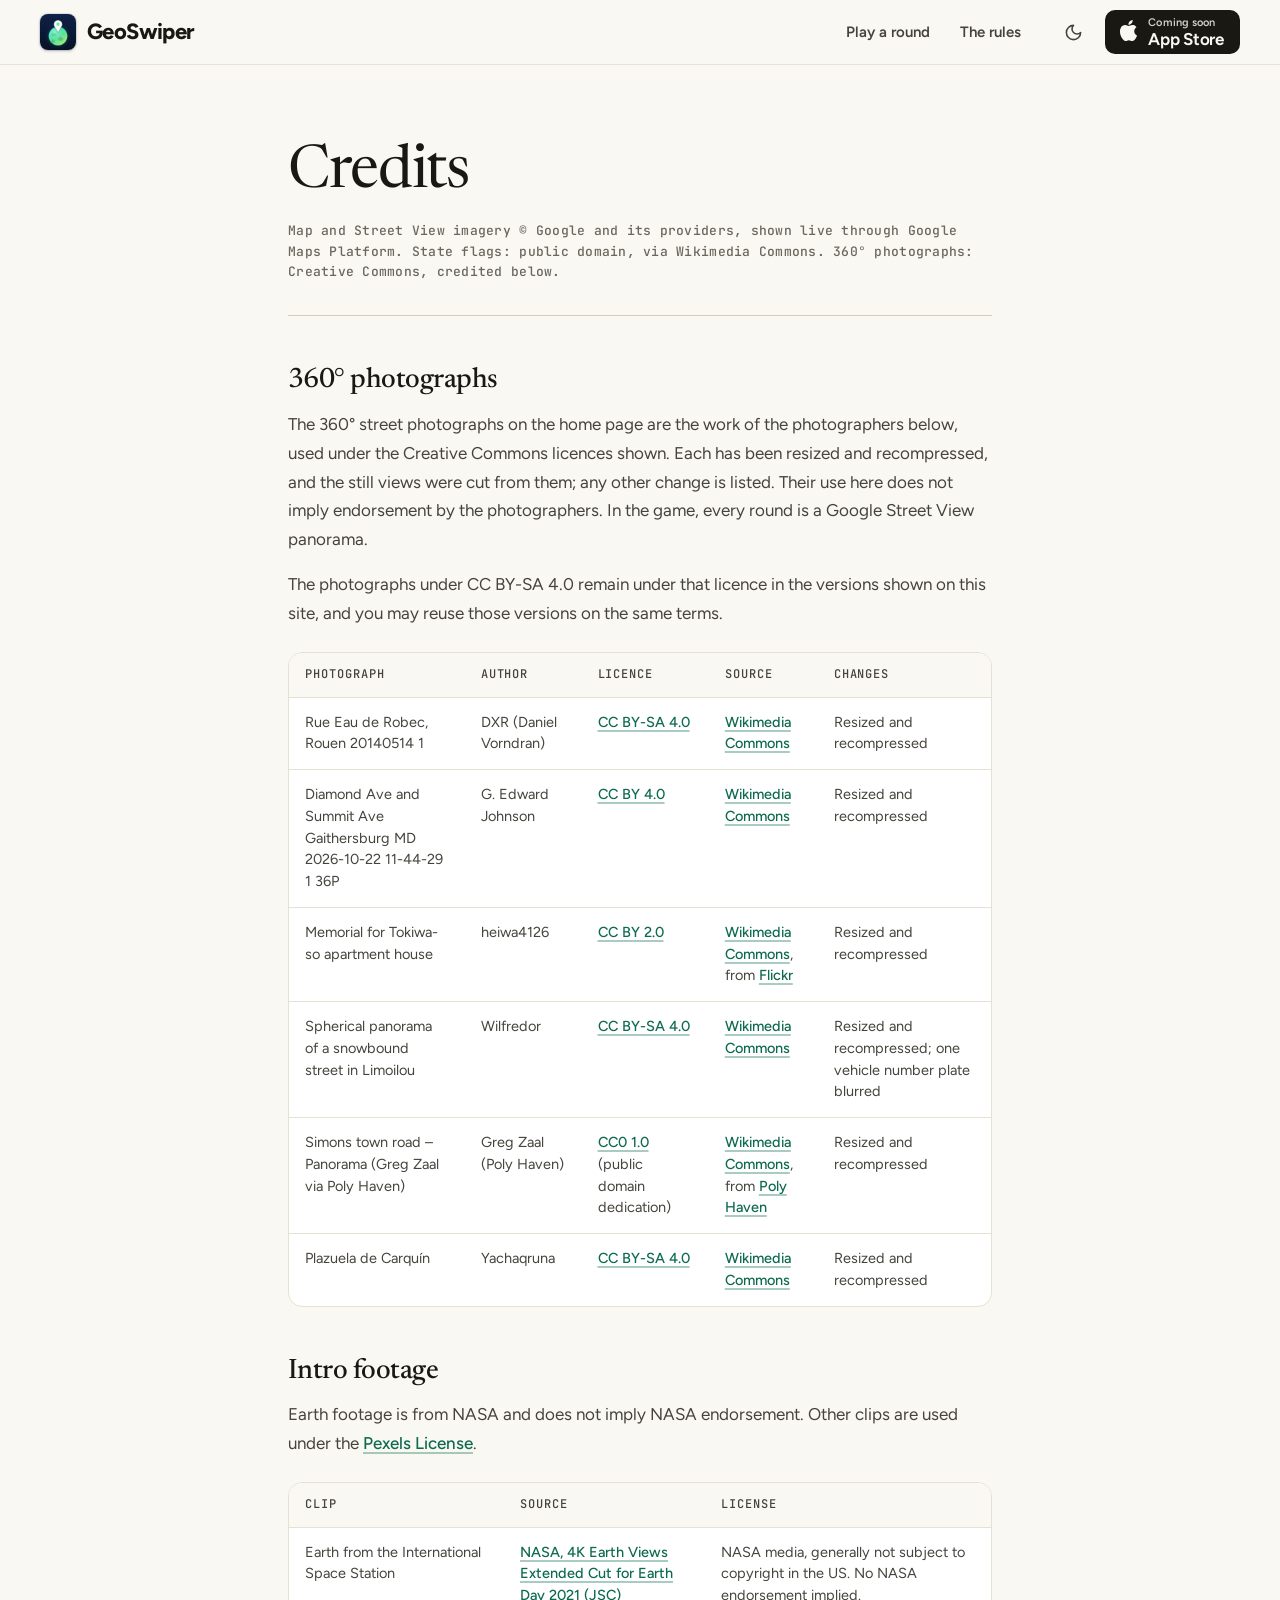
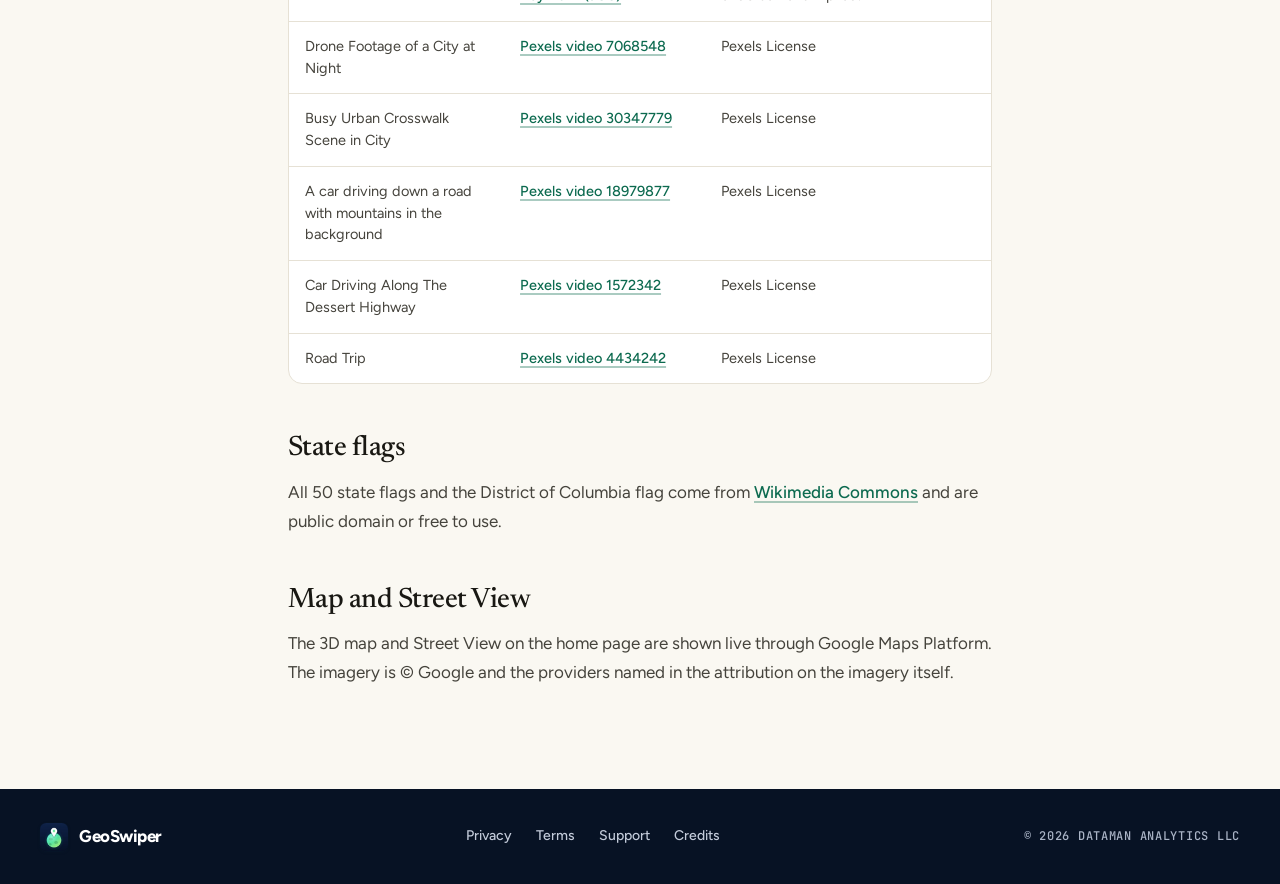
==== commit 67a00e52: "One real header on every page, with an App Store button The brand and controls were small chips floa" ====
--- a/credits/index.html
+++ b/credits/index.html
@@ -42,13 +42,10 @@
 <a class="skip" href="#main">Skip to content</a>
 <header class="site-header">
   <div class="wrap bar">
-    <a class="brand" href="/" aria-label="GeoSwiper home"><picture><source srcset="/assets/icon-96.webp" type="image/webp"><img src="/icon-192.png" width="192" height="192" alt=""></picture> GeoSwiper</a>
-    <nav class="nav-links" aria-label="Primary">
-      <a href="/">Play a round</a>
-      <a href="/#rules">The rules</a>
-    </nav>
-    <button type="button" class="iconbtn theme-toggle" data-theme-toggle hidden aria-label="Switch to dark theme"><svg class="i"><use href="#i-moon"/></svg></button>
-    <a class="btn btn--ink btn--sm" href="/#get">Coming soon</a>
+    <a class="brand" href="/" aria-label="GeoSwiper home"><picture><source srcset="/assets/icon-96.webp" type="image/webp"><img src="/icon-192.png" width="192" height="192" alt=""></picture><span>GeoSwiper</span></a>
+    <nav class="nav-links" aria-label="Primary"><a href="/">Play a round</a><a href="/#rules">The rules</a></nav>
+    <button type="button" class="iconbtn theme-toggle" data-theme-toggle hidden aria-label="Switch to dark theme"><svg class="i" aria-hidden="true"><use href="#i-moon"/></svg></button>
+    <a class="store" href="/#get" data-app-store><svg class="mark" viewBox="0 0 24 24" aria-hidden="true" focusable="false"><path d="M12.152 6.896c-.948 0-2.415-1.078-3.96-1.04-2.04.027-3.91 1.183-4.961 3.014-2.117 3.675-.546 9.103 1.519 12.09 1.013 1.454 2.208 3.09 3.792 3.039 1.52-.065 2.09-.987 3.935-.987 1.831 0 2.35.987 3.96.948 1.637-.026 2.676-1.48 3.676-2.948 1.156-1.688 1.636-3.325 1.662-3.415-.039-.013-3.182-1.221-3.22-4.857-.026-3.04 2.48-4.494 2.597-4.559-1.429-2.09-3.623-2.324-4.39-2.376-2-.156-3.675 1.09-4.61 1.09zM15.53 3.83c.843-1.012 1.4-2.427 1.245-3.83-1.207.052-2.662.805-3.532 1.818-.78.896-1.454 2.338-1.273 3.714 1.338.104 2.715-.688 3.559-1.701"/></svg><span class="store-t"><small data-store-line>Coming soon</small> <b>App Store</b></span></a>
   </div>
 </header>
 <main id="main" class="page">
--- a/assets/site.css
+++ b/assets/site.css
@@ -145,42 +145,67 @@
 .iconbtn .i{width:17px;height:17px}
 [hidden]{display:none !important}
 
-/* ───────── Header (privacy, support, credits) ───────── */
-.site-header{position:sticky;top:0;z-index:50;background:rgba(var(--paper-rgb),.88);-webkit-backdrop-filter:saturate(1.4) blur(12px);backdrop-filter:saturate(1.4) blur(12px);border-bottom:1px solid var(--line)}
-.bar{display:flex;align-items:center;gap:var(--s3);height:64px}
-.brand{flex:none;display:inline-flex;align-items:center;gap:10px;font:700 1.1875rem/1 var(--sans);letter-spacing:-.02em;text-decoration:none;color:inherit}
+/* ───────── Header (every page) ─────────
+   One bar: the app icon and the wordmark on the left; the links, the theme switch and the App Store
+   button on the right. On the home page it is the stage's first row (see the stage). The App Store
+   button reads "Coming soon" until APP_STORE_URL is set in assets/site.js. */
+.site-header{--hdr:64px;position:sticky;top:0;z-index:50;background:rgba(var(--paper-rgb),.92);-webkit-backdrop-filter:saturate(1.4) blur(12px);backdrop-filter:saturate(1.4) blur(12px);border-bottom:1px solid var(--line)}
+.bar{display:flex;align-items:center;gap:10px;height:var(--hdr)}
+.brand{flex:none;display:inline-flex;align-items:center;gap:11px;font:750 1.375rem/1 var(--sans);letter-spacing:-.028em;text-decoration:none;color:inherit}
 .brand picture,.brand img{flex:none}
-.brand img{width:32px;height:32px;border-radius:22%;box-shadow:0 1px 2px rgba(11,27,51,.3)}
-.nav-links{display:flex;align-items:center;gap:4px;margin-left:var(--s5);margin-right:auto}
-.nav-links a{padding:8px 12px;border-radius:var(--r-xs);font-size:var(--fs-small);font-weight:500;color:var(--ink-2);text-decoration:none;transition:color .2s,background .2s}
+.brand img{width:36px;height:36px;border-radius:22%;box-shadow:0 0 0 1px rgba(11,27,51,.08),0 1px 3px rgba(11,27,51,.28)}
+.nav-links{display:flex;align-items:center;gap:2px;margin-left:auto;margin-right:6px}
+.nav-links a{display:inline-flex;align-items:center;height:44px;padding:0 14px;border-radius:var(--r-sm);font:600 .9375rem/1 var(--sans);color:var(--ink-2);text-decoration:none;transition:color .2s,background .2s}
 .nav-links a:hover{color:var(--ink);background:rgba(var(--ink-rgb),.06)}
+.site-header .iconbtn{width:44px;height:44px;border-color:transparent;background:transparent}
+.site-header .iconbtn:hover{box-shadow:none;background:rgba(var(--ink-rgb),.06)}
+.site-header .iconbtn .i{width:19px;height:19px}
+/* the App Store button: the Apple mark (the only brand glyphs on the site are this and Google Play's) */
+.mark{flex:none;fill:currentColor}
+.store{flex:none;display:inline-flex;align-items:center;gap:9px;height:44px;padding:0 16px 0 13px;border-radius:var(--r-sm);background:var(--ink);color:var(--paper);text-decoration:none;transition:box-shadow .2s}
+.store:hover{box-shadow:0 0 0 2px var(--ink)}
+.store .mark{width:21px;height:21px;margin-top:-3px}
+.store-t{display:flex;flex-direction:column;gap:3px;white-space:nowrap}
+.store small{font:600 .6875rem/1 var(--sans);letter-spacing:.01em;opacity:.82}
+.store b{font:650 1.0625rem/1 var(--sans);letter-spacing:-.015em}
+@media (max-width:899px){
+  .site-header{--hdr:56px}
+}
 @media (max-width:520px){
   .nav-links{display:none}
   .bar .theme-toggle{margin-left:auto}
+  .brand{gap:10px;font-size:1.25rem}
+  .brand img{width:32px;height:32px}
+  .store{gap:7px;padding:0 12px 0 10px}
+  .store .mark{width:18px;height:18px}
+  .store small{font-size:.5938rem}
+  .store b{font-size:.9375rem}
 }
 
 /* ───────── The stage ─────────
-   The first screen of the home page. Two rows: the window (the world) and the dock (the words).
-   Ours over the window: only the small opaque chips of the top band. Google draws its logo and
-   its copyright row along the bottom edge of the window; the dock sits below the window, so
-   nothing of ours can ever cover them. No rule here reaches inside what Google draws. */
-.stage{--band:96px;--dock:120px;position:relative;display:grid;grid-template-rows:minmax(0,1fr) auto;height:100vh;height:100svh;min-height:560px;min-height:max(340px,min(560px,100svh));background:var(--night)}
+   The first screen of the home page. Three rows: the header, the window (the world) and the dock
+   (the words); the header and the dock are paper, so the picture is framed top and bottom.
+   Ours over the window: only the game's small opaque chips along its top edge. Google draws its
+   logo and its copyright row along the bottom edge of the window; the dock sits below the window,
+   so nothing of ours can ever cover them. No rule here reaches inside what Google draws. */
+.stage{--dock:120px;--top:calc(var(--hdr) + env(safe-area-inset-top));--hdr:64px;position:relative;display:grid;grid-template-rows:auto minmax(0,1fr) auto;height:100vh;height:100svh;min-height:560px;min-height:max(340px,min(560px,100svh));background:var(--night)}
 .skip--stage{left:50%;translate:-50% 0;background:var(--on-navy);color:#191813}
 .skip--stage:focus{top:12px}
 
-/* the top band */
-.band{position:absolute;inset:0 0 auto;z-index:6;display:grid;grid-template-rows:40px 32px;row-gap:8px;align-content:start;height:var(--band);padding:max(12px,env(safe-area-inset-top)) max(var(--gutter),env(safe-area-inset-right)) 0 max(var(--gutter),env(safe-area-inset-left));pointer-events:none}
-.band-row{display:flex;align-items:center;gap:8px;min-width:0}
-.band-gap{flex:1}
+/* the header, as the stage's first row: opaque paper, never over the picture */
+.stage > .site-header{--hdr:inherit;position:relative;top:auto;z-index:7;grid-column:1/-1;background:var(--paper);-webkit-backdrop-filter:none;backdrop-filter:none}
+.stage > .site-header .bar{height:var(--top);padding:env(safe-area-inset-top) max(var(--gutter),env(safe-area-inset-right)) 0 max(var(--gutter),env(safe-area-inset-left))}
+
+/* the chips along the window's top edge: the slate and the coach line left, "Skip the fall" and the
+   clock switch right. When the slate and the chips do not fit on one line (the narrowest phones, or
+   "Skip the fall" and the clock together), the chips wrap to a second line, still on the right,
+   rather than cut the slate short. */
+.band{position:absolute;top:var(--top);left:0;right:0;z-index:6;display:flex;flex-wrap:wrap;align-items:center;align-content:flex-start;gap:6px 8px;padding:12px max(var(--gutter),env(safe-area-inset-right)) 0 max(var(--gutter),env(safe-area-inset-left));pointer-events:none}
+.band-end{flex:0 1 auto;display:flex;flex-wrap:wrap;justify-content:flex-end;gap:6px 8px;margin-left:auto}
 .chip{position:relative;flex:none;display:inline-flex;align-items:center;gap:8px;height:36px;margin:0;padding:0 13px;border:0;border-radius:var(--r-sm);background:var(--night);color:var(--on-navy);box-shadow:inset 0 0 0 1px rgba(255,255,255,.18);font:600 .875rem/1 var(--sans);text-decoration:none;white-space:nowrap;cursor:pointer;pointer-events:auto;transition:box-shadow .2s}
 .chip::after{content:"";position:absolute;inset:-4px}          /* a 44px target round a 36px chip */
 a.chip:hover,button.chip:hover{box-shadow:inset 0 0 0 1px rgba(255,255,255,.55)}
 .chip .i{width:16px;height:16px}
-.chip--icon{width:36px;padding:0;justify-content:center}
-.chip--brand{gap:9px;padding:0 13px 0 6px;font:700 1.0625rem/1 var(--sans);letter-spacing:-.02em}
-.chip--brand img{width:24px;height:24px;border-radius:22%}
-.chip--cta{background:var(--on-navy);color:#191813;box-shadow:none}
-a.chip--cta:hover{box-shadow:0 0 0 2px var(--on-navy)}
 .chip--coach{height:32px;font-weight:500;font-size:.8125rem;cursor:default;color:var(--on-navy-2);animation:chip-in .32s var(--ease-out) both}
 .chip--coach .i{color:var(--lime)}
 @keyframes chip-in{from{opacity:0;translate:0 -6px}}
@@ -332,11 +357,13 @@
 .get h2{margin-top:var(--s6);color:#fff}
 .get .lede{margin-top:var(--s4);color:var(--on-navy-2)}
 .plaques{list-style:none;display:grid;grid-template-columns:1fr 1fr;gap:10px;width:100%;max-width:440px;margin-top:var(--s6)}
-.plaque{display:flex;align-items:center;gap:12px;min-height:60px;padding:10px 16px;border-radius:var(--r-md);background:var(--on-navy);color:#191813;text-align:left}
+.plaque,.plaque-a{display:flex;align-items:center;gap:12px;min-height:60px;padding:10px 16px;border-radius:var(--r-md);background:var(--on-navy);color:#191813;text-align:left}
+.plaque:has(.plaque-a){display:block;padding:0}
+.plaque-a{text-decoration:none;transition:box-shadow .2s}
+.plaque-a:hover{box-shadow:0 0 0 2px var(--on-navy)}
+.plaque .mark{width:24px;height:24px}
 .plaque small{display:block;font:500 .6875rem/1.2 var(--mono);letter-spacing:.04em;text-transform:uppercase;white-space:nowrap;color:#6a675e}
 .plaque b{display:block;margin-top:3px;font:600 1.125rem/1.15 var(--sans);letter-spacing:-.01em;white-space:nowrap}
-.plaque-dot{position:relative;width:8px;height:8px;border-radius:50%;background:#27b06a;flex:none}
-.plaque-dot::after{content:"";position:absolute;inset:-5px;border-radius:50%;border:1.5px solid #27b06a;opacity:.45}
 .get :focus-visible,.site-footer :focus-visible{outline-color:var(--lime)}
 
 /* ───────── Footer ───────── */
@@ -384,9 +411,9 @@
    Its height is fixed so the window above (and Google's picture in it) never changes size.
    Narrow windows, and a phone on its side (see below). */
 @media (max-width:899px),(max-height:520px) and (orientation:landscape){
-  .stage{--band:88px;--dock:168px}
-  .band{grid-template-rows:44px 30px;row-gap:4px;padding-top:max(6px,env(safe-area-inset-top))}
-  .chip--cta,.chip--coach{display:none}
+  .stage{--dock:168px;--hdr:56px}
+  .band{padding-top:10px}
+  .chip--coach{display:none}
   .slate{height:30px;font-size:.6875rem}
   .dock{grid-template-columns:auto minmax(0,1fr) auto;grid-template-rows:auto auto minmax(0,1fr) auto;grid-template-areas:"say say score" "sub sub sub" "act act act" "rules credit credit";align-items:start;column-gap:12px;padding-top:11px;padding-bottom:calc(8px + env(safe-area-inset-bottom))}
   .dock-say,.dock-meta{display:contents}
@@ -424,7 +451,7 @@
 /* A phone on its side: the dock stands beside the window, so the question and the two answers are
    on screen without having to scroll with a finger that is on the picture. */
 @media (max-height:520px) and (orientation:landscape){
-  .stage{--side:clamp(264px,36vw,340px);grid-template-columns:minmax(0,1fr) var(--side);grid-template-rows:minmax(0,1fr)}
+  .stage{--hdr:52px;--side:clamp(264px,36vw,340px);grid-template-columns:minmax(0,1fr) var(--side);grid-template-rows:auto minmax(0,1fr)}
   .band{right:var(--side);padding-right:var(--gutter)}
   .dock{height:auto;padding:12px max(16px,env(safe-area-inset-right)) calc(8px + env(safe-area-inset-bottom)) 16px;border-top:0;border-left:1px solid var(--line)}
   .plates{grid-template-columns:1fr}
@@ -447,17 +474,26 @@
   .prose td + td{margin-top:4px}
   .prose td:last-child{font-size:.8125rem;color:var(--ink-3)}
 }
+/* Where the window is short or narrow, the headline of the title card reaches up to the band. While
+   it shows with "Skip the fall", the slate (still all bars at this point) steps aside so the band
+   stays one line and clear of the headline. */
+@media (max-width:379px),(max-height:520px) and (orientation:landscape){
+  html.js .stage[data-phase="title"] .band:has(#skip:not([hidden])) .slate{display:none}
+}
 @media (max-width:379px){
   .chip{padding:0 10px;gap:6px}
-  .chip--brand{padding:0 10px 0 6px;font-size:1rem}
-  .slate{letter-spacing:.03em}
+  .brand{gap:9px;font-size:1.125rem}
+  .brand img{width:30px;height:30px}
+  .store{padding:0 10px 0 9px}
+  .band{gap:6px}
+  .slate{padding:0 9px 2px 8px;letter-spacing:.02em}
+  .slate-line{gap:6px}
   .score{gap:9px}
 }
 @media (max-width:339px){
   .plates{grid-template-columns:1fr}
   .stage{--dock:228px}
   .credit{white-space:normal;text-align:right}
-  .plaque-dot{display:none}
 }
 /* things you tap get a 44px target: phones by width, tablets by pointer */
 @media (max-width:640px),(pointer:coarse){
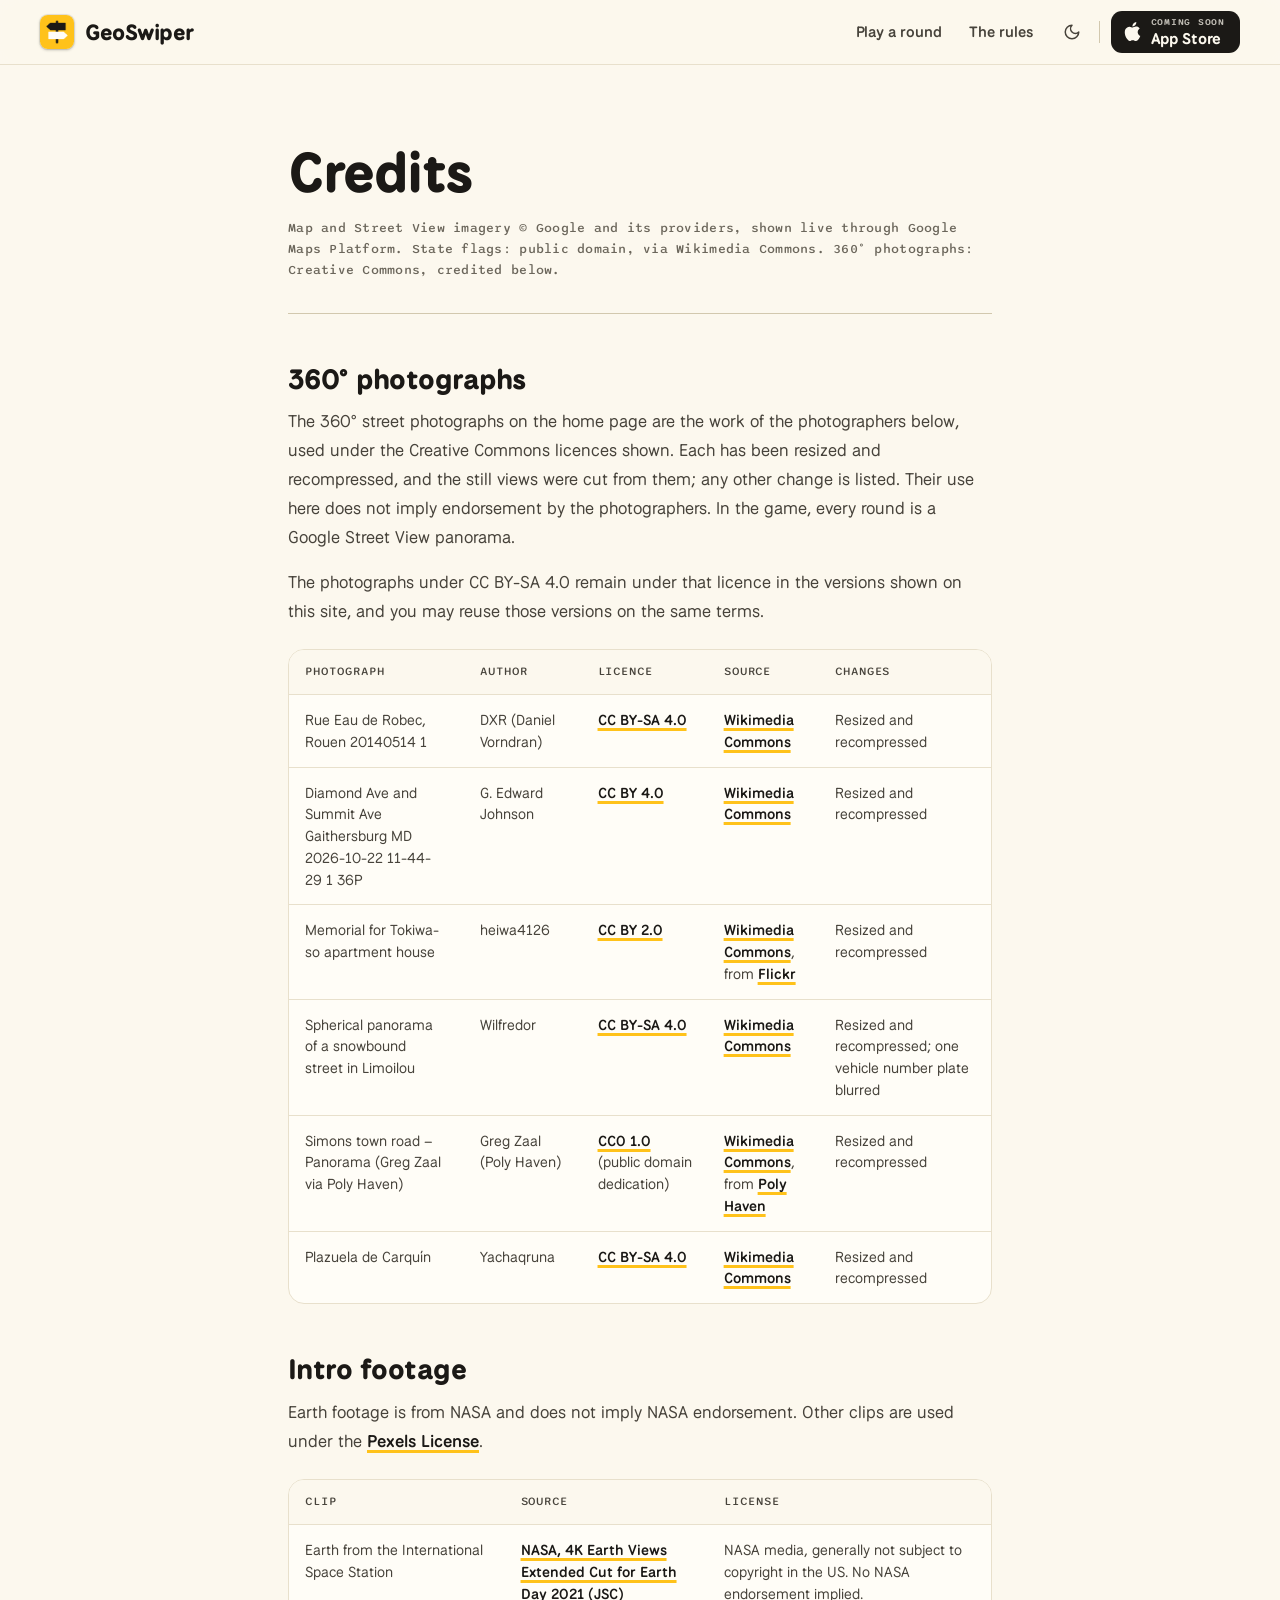
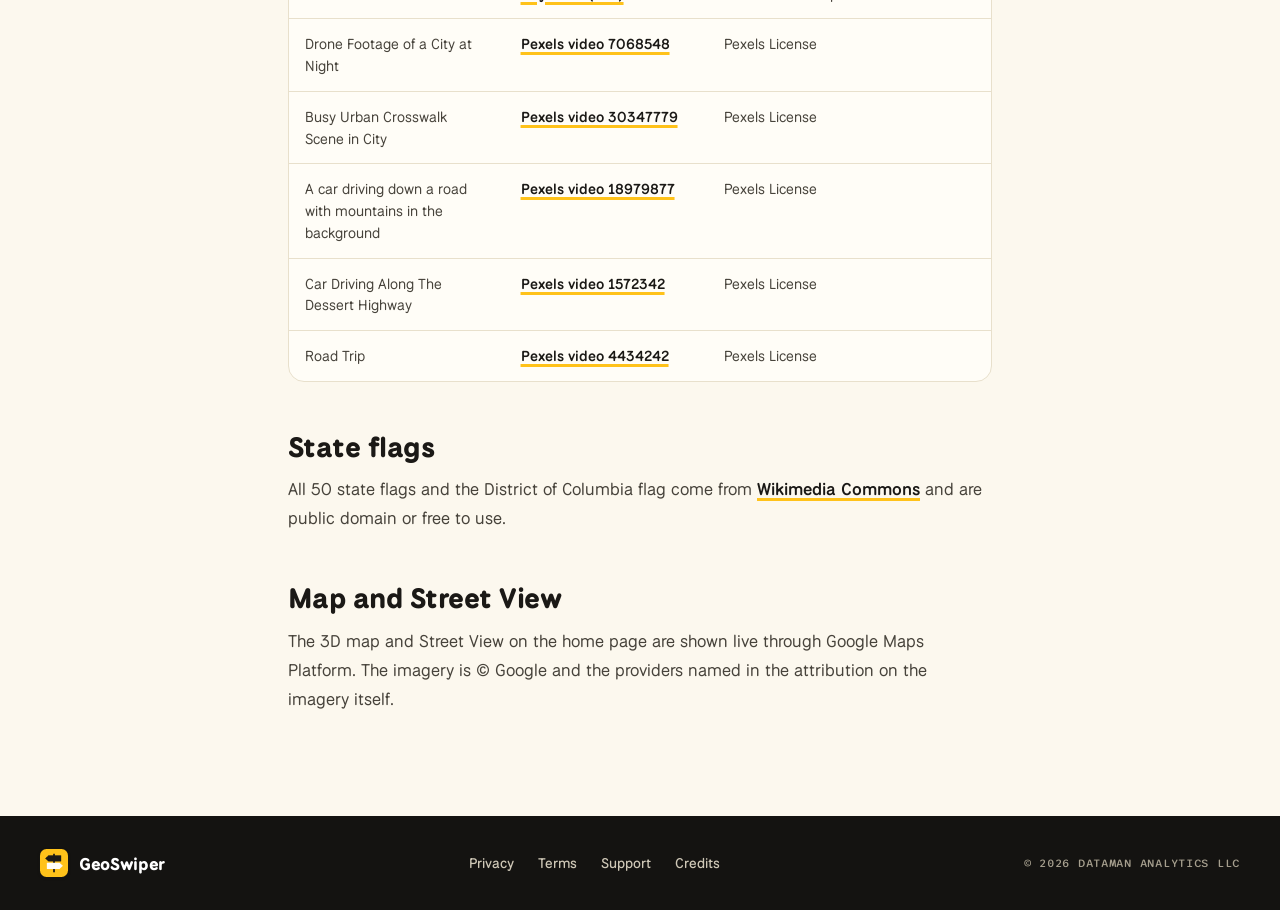
==== commit 2fa392dc: "New brand: sign yellow on asphalt and chalk, answers side to side The look - One colour of our own, " ====
--- a/credits/index.html
+++ b/credits/index.html
@@ -6,8 +6,8 @@
 <title>GeoSwiper Credits</title>
 <meta name="description" content="Credits for GeoSwiper: map and Street View imagery, 360° photographs, intro footage and state flags.">
 <link rel="canonical" href="https://geoswiper.com/credits/">
-<meta name="theme-color" content="#faf8f2" media="(prefers-color-scheme: light)">
-<meta name="theme-color" content="#131210" media="(prefers-color-scheme: dark)">
+<meta name="theme-color" content="#fcf8ee" media="(prefers-color-scheme: light)">
+<meta name="theme-color" content="#171512" media="(prefers-color-scheme: dark)">
 <meta name="color-scheme" content="light dark">
 <script>try{var t=localStorage.getItem("gs-theme");if(t==="light"||t==="dark")document.documentElement.setAttribute("data-theme",t)}catch(e){}</script>
 <meta property="og:type" content="website">
@@ -29,7 +29,7 @@
 <link rel="apple-touch-icon" sizes="180x180" href="/apple-touch-icon.png">
 <link rel="preconnect" href="https://fonts.googleapis.com">
 <link rel="preconnect" href="https://fonts.gstatic.com" crossorigin>
-<link href="https://fonts.googleapis.com/css2?family=Figtree:wght@400..800&amp;family=JetBrains+Mono:wght@500;700&amp;family=Newsreader:opsz,wght@6..72,400..500&amp;display=swap" rel="stylesheet">
+<link href="https://fonts.googleapis.com/css2?family=National+Park:wght@400..800&amp;family=Sono:wght,MONO@400..800,1&amp;display=swap" rel="stylesheet">
 <link rel="stylesheet" href="/assets/site.css">
 <script src="/assets/site.js" defer></script>
 </head>
--- a/assets/site.css
+++ b/assets/site.css
@@ -1,43 +1,54 @@
 /* GeoSwiper — shared stylesheet
-   Warm paper and ink, one serif voice, one sans for things you operate,
-   mono for labels and scores. Game colour lives in the product moments.
-   Two themes from one set of tokens: paper by day, the same ink inverted by
-   night. The theme follows the device unless the visitor picks one.
-   The home page's stage is night in both themes: it is a window onto the world. */
+   The brand is the street: sign yellow on asphalt and chalk.
+   One rounded voice for words (National Park, drawn from park trail signs) and Sono for
+   numbers and read-outs. Things you press are sign plates: a flat fill with a hard lower
+   edge. Right is green, wrong is red, and yellow is ours.
+   Two themes from one set of tokens: chalk by day, asphalt by night. The theme follows the
+   device unless the visitor picks one. The home page's stage is night in both themes: it is
+   a window onto the world. The same tokens are in the apps (ios/Sources/Theme.swift,
+   android/src/theme/theme.ts) and in docs/brand/BRAND.md of the mobile repo. */
 
 /* ───────── Tokens ───────── */
 :root{
-  /* paper and ink */
-  --paper:#faf8f2;
-  --paper-2:#f3efe5;
-  --paper-3:#e9e4d7;
-  --card:#ffffff;
-  --ink:#191813;
-  --ink-2:#45433c;
-  --ink-3:#6a675e;
-  --line:#e6e1d5;
-  --line-2:#d3cdbe;
-  --paper-rgb:250,248,242;
-  --ink-rgb:25,24,19;
-  /* one text accent */
-  --pine:#0c6a4f;
-  --pine-soft:rgba(12,106,79,.35);
-  /* game palette, taken from the app */
-  --navy:#0b1b33;
-  --night:#071224;
-  --lime:#9fe870;
-  --coral:#f4694f;
-  --miss:#c93a20;
-  /* text on navy */
-  --on-navy:#f6f3ea;
-  --on-navy-2:#c3cbda;
-  --on-navy-3:#aab4c6;
+  /* chalk and ink */
+  --paper:#fcf8ee;
+  --paper-2:#f5efdf;
+  --paper-3:#eae2cc;
+  --card:#fffdf7;
+  --ink:#1b1916;
+  --ink-2:#47433b;
+  --ink-3:#6b665b;
+  --line:#e8e0cc;
+  --line-2:#d2c8ae;
+  --paper-rgb:252,248,238;
+  --ink-rgb:27,25,22;
+  /* the brand colour, its pressed edge, and the ink that sits on it */
+  --sun:#ffc21a;
+  --sun-edge:#c98a00;
+  --on-sun:#1d1603;
+  /* the accent for text and focus rings: sun is too light to read on chalk, so it deepens there */
+  --mark:#8f5e00;
+  --mark-soft:rgba(143,94,0,.4);
+  /* the game: right, wrong */
+  --palm:#35d07f;
+  --palm-edge:#1f9d5b;
+  --brick:#ff5e4d;
+  --brick-edge:#c93a2b;
+  --miss:#c7301f;
+  /* night surfaces: the stage, the footer */
+  --tar:#1b1916;
+  --asphalt:#141311;
+  --on-night:#fbf6e9;
+  --on-night-2:#cfc8b7;
+  --on-night-3:#a69f8e;
+  /* the lower edge of a plate that is not coloured */
+  --edge:#cfc4a8;
   color-scheme:light;
 
   /* type */
-  --serif:"Newsreader","Iowan Old Style","New York",ui-serif,Georgia,serif;
-  --sans:"Figtree",ui-sans-serif,system-ui,-apple-system,"Segoe UI",Roboto,sans-serif;
-  --mono:"JetBrains Mono",ui-monospace,"SF Mono",Menlo,Consolas,monospace;
+  --display:"National Park","Arial Rounded MT Bold",ui-rounded,system-ui,-apple-system,"Segoe UI",Roboto,sans-serif;
+  --sans:"National Park",ui-rounded,system-ui,-apple-system,"Segoe UI",Roboto,sans-serif;
+  --mono:"Sono",ui-monospace,"SF Mono",Menlo,Consolas,monospace;
   --fs-h2:clamp(2rem,1.35rem + 2.6vw,3.25rem);
   --fs-lede:clamp(1.0625rem,1rem + .32vw,1.25rem);
   --fs-body:1.0625rem;
@@ -51,10 +62,10 @@
   --sec:clamp(64px,8vw,112px);
 
   /* radii */
-  --r-xs:6px;--r-sm:10px;--r-md:14px;--r-pill:999px;
+  --r-xs:8px;--r-sm:12px;--r-md:16px;--r-pill:999px;
 
   /* shadows */
-  --sh-1:0 1px 2px rgba(25,24,19,.06);
+  --sh-1:0 1px 2px rgba(27,25,22,.06);
 
   /* motion: in, out */
   --ease-out:cubic-bezier(.16,1,.3,1);
@@ -64,39 +75,41 @@
    once for "follow the device", once for an explicit choice. Keep them equal. */
 @media (prefers-color-scheme:dark){
 :root:not([data-theme="light"]){
-  --paper:#131210;
-  --paper-2:#1a1916;
-  --paper-3:#2b2924;
-  --card:#211f1b;
-  --ink:#f5f2e9;
-  --ink-2:#cdc9bd;
-  --ink-3:#a29e92;
-  --line:#2b2924;
-  --line-2:#413e36;
-  --paper-rgb:19,18,16;
-  --ink-rgb:245,242,233;
-  --pine:#9fe870;
-  --pine-soft:rgba(159,232,112,.4);
+  --paper:#171512;
+  --paper-2:#1e1b18;
+  --paper-3:#2e2a25;
+  --card:#24211d;
+  --ink:#fbf6e9;
+  --ink-2:#d2cbb9;
+  --ink-3:#a69f8e;
+  --line:#2e2a25;
+  --line-2:#443f37;
+  --paper-rgb:23,21,18;
+  --ink-rgb:251,246,233;
+  --mark:#ffc21a;
+  --mark-soft:rgba(255,194,26,.45);
   --miss:#ff8a72;
+  --edge:#0c0b0a;
   --sh-1:0 1px 2px rgba(0,0,0,.4);
   color-scheme:dark;
 }
 }
 :root[data-theme="dark"]{
-  --paper:#131210;
-  --paper-2:#1a1916;
-  --paper-3:#2b2924;
-  --card:#211f1b;
-  --ink:#f5f2e9;
-  --ink-2:#cdc9bd;
-  --ink-3:#a29e92;
-  --line:#2b2924;
-  --line-2:#413e36;
-  --paper-rgb:19,18,16;
-  --ink-rgb:245,242,233;
-  --pine:#9fe870;
-  --pine-soft:rgba(159,232,112,.4);
+  --paper:#171512;
+  --paper-2:#1e1b18;
+  --paper-3:#2e2a25;
+  --card:#24211d;
+  --ink:#fbf6e9;
+  --ink-2:#d2cbb9;
+  --ink-3:#a69f8e;
+  --line:#2e2a25;
+  --line-2:#443f37;
+  --paper-rgb:23,21,18;
+  --ink-rgb:251,246,233;
+  --mark:#ffc21a;
+  --mark-soft:rgba(255,194,26,.45);
   --miss:#ff8a72;
+  --edge:#0c0b0a;
   --sh-1:0 1px 2px rgba(0,0,0,.4);
   color-scheme:dark;
 }
@@ -114,8 +127,8 @@
 ul,ol{padding:0}
 a{color:inherit}
 button{font:inherit;color:inherit}
-::selection{background:var(--lime);color:var(--navy)}
-:focus-visible{outline:2px solid var(--pine);outline-offset:3px;border-radius:4px}
+::selection{background:var(--sun);color:var(--on-sun)}
+:focus-visible{outline:2px solid var(--mark);outline-offset:3px;border-radius:4px}
 
 .sprite{position:absolute;width:0;height:0;overflow:hidden}
 .vh{position:absolute !important;width:1px;height:1px;margin:-1px;overflow:hidden;clip-path:inset(50%);white-space:nowrap}
@@ -124,21 +137,26 @@
 .skip{position:absolute;left:16px;top:-64px;z-index:100;white-space:nowrap;background:var(--ink);color:var(--paper);padding:10px 14px;border-radius:var(--r-sm);font-weight:600;text-decoration:none;transition:top .2s}
 .skip:focus{top:12px}
 
-h1,h2,h3{font-family:var(--serif);font-weight:500;letter-spacing:-.012em;text-wrap:balance;font-optical-sizing:auto}
-h1{font-weight:400;letter-spacing:-.022em}
+h1,h2,h3{font-family:var(--display);font-weight:800;letter-spacing:-.02em;text-wrap:balance}
+h1{letter-spacing:-.026em}
 h2{font-size:var(--fs-h2);line-height:1.08;letter-spacing:-.018em}
-h1 em{font-style:italic;color:var(--pine)}
+/* the words that matter sit on a sign plate */
+h1 em{font-style:normal;padding:0 .16em .04em;margin:0 -.04em;border-radius:.18em;background:var(--sun);color:var(--on-sun);-webkit-box-decoration-break:clone;box-decoration-break:clone}
 .lede{font-size:var(--fs-lede);line-height:1.55;color:var(--ink-2);text-wrap:pretty}
-.label{font:500 var(--fs-label)/1 var(--mono);letter-spacing:.14em;text-transform:uppercase;color:var(--ink-3)}
+.label{font:600 var(--fs-label)/1 var(--mono);letter-spacing:.14em;text-transform:uppercase;color:var(--ink-3)}
 
 /* ───────── Buttons and links ───────── */
-.btn{display:inline-flex;align-items:center;justify-content:center;gap:8px;height:44px;padding:0 20px;border-radius:var(--r-sm);border:0;font:600 var(--fs-small)/1 var(--sans);text-decoration:none;white-space:nowrap;cursor:pointer;transition:box-shadow .2s ease-in-out}
+.btn{display:inline-flex;align-items:center;justify-content:center;gap:8px;height:44px;padding:0 20px;border-radius:var(--r-sm);border:0;font:700 var(--fs-small)/1 var(--sans);text-decoration:none;white-space:nowrap;cursor:pointer;transition:translate .09s ease-out,box-shadow .09s ease-out,filter .2s}
 .btn--sm{height:38px;padding:0 16px;font-size:.875rem}
-.btn--ink,.btn--go{background:var(--ink);color:var(--paper)}
-.btn--ink:hover,.btn--go:hover{box-shadow:0 0 0 2px var(--ink)}
-.btn--go{height:52px;padding:0 24px;border-radius:var(--r-md);font-size:1.0625rem}
-.btn--line{height:52px;padding:0 22px;border-radius:var(--r-md);font-size:1.0625rem;background:transparent;color:var(--ink);box-shadow:inset 0 0 0 1.5px var(--line-2)}
-.btn--line:hover{box-shadow:inset 0 0 0 1.5px var(--ink)}
+.btn--ink{background:var(--ink);color:var(--paper)}
+.btn--ink:hover{box-shadow:0 0 0 2px var(--ink)}
+/* the main action: a yellow plate with a hard lower edge. Pressing it pushes it down onto the edge. */
+.btn--go{height:52px;padding:0 24px;border-radius:var(--r-md);font-size:1.0625rem;font-weight:800;background:var(--sun);color:var(--on-sun);box-shadow:0 4px 0 var(--sun-edge)}
+.btn--go:hover{filter:brightness(1.05)}
+.btn--line{height:52px;padding:0 22px;border-radius:var(--r-md);font-size:1.0625rem;background:var(--card);color:var(--ink);box-shadow:inset 0 0 0 1.5px var(--line-2),0 4px 0 var(--edge)}
+.btn--line:hover{box-shadow:inset 0 0 0 1.5px var(--ink),0 4px 0 var(--edge)}
+.btn--go:active{translate:0 3px;box-shadow:0 1px 0 var(--sun-edge)}
+.btn--line:active{translate:0 3px;box-shadow:inset 0 0 0 1.5px var(--ink),0 1px 0 var(--edge)}
 .btn .i{width:1.1em;height:1.1em}
 .iconbtn{flex:none;width:38px;height:38px;display:inline-grid;place-items:center;border-radius:var(--r-sm);border:1px solid var(--line-2);background:var(--card);color:var(--ink-2);cursor:pointer;transition:box-shadow .2s}
 .iconbtn:hover{color:var(--ink);box-shadow:0 0 0 1px var(--line-2)}
@@ -147,39 +165,59 @@
 
 /* ───────── Header (every page) ─────────
    One bar: the app icon and the wordmark on the left; the links, the theme switch and the App Store
-   button on the right. On the home page it is the stage's first row (see the stage). The App Store
-   button reads "Coming soon" until APP_STORE_URL is set in assets/site.js. */
-.site-header{--hdr:64px;position:sticky;top:0;z-index:50;background:rgba(var(--paper-rgb),.92);-webkit-backdrop-filter:saturate(1.4) blur(12px);backdrop-filter:saturate(1.4) blur(12px);border-bottom:1px solid var(--line)}
-.bar{display:flex;align-items:center;gap:10px;height:var(--hdr)}
-.brand{flex:none;display:inline-flex;align-items:center;gap:11px;font:750 1.375rem/1 var(--sans);letter-spacing:-.028em;text-decoration:none;color:inherit}
+   button on the right. It is paper on every page but the home page, where it is the stage's first
+   row and wears the stage's night (see the stage). Its colours are the --hdr-* and --cta-* tokens,
+   so one set of rules draws both. The App Store button is a small version of the plaques in the app
+   section; it reads "Coming soon" until APP_STORE_URL is set in assets/site.js. */
+.site-header{--hdr:64px;--hdr-bg:rgba(var(--paper-rgb),.86);--hdr-fg:var(--ink);--hdr-fg-2:var(--ink-2);--hdr-hair:var(--line);--hdr-rule:var(--line-2);--hdr-hover:rgba(var(--ink-rgb),.06);--hdr-accent:var(--sun);--hdr-icon-ring:0 0 0 1px rgba(27,25,22,.08),0 1px 3px rgba(27,25,22,.28);--cta-bg:var(--ink);--cta-fg:var(--paper);position:sticky;top:0;z-index:50;background:var(--hdr-bg);color:var(--hdr-fg);-webkit-backdrop-filter:saturate(1.6) blur(16px);backdrop-filter:saturate(1.6) blur(16px);border-bottom:1px solid var(--hdr-hair)}
+.bar{display:flex;align-items:center;gap:4px;height:var(--hdr)}
+.brand{flex:none;display:inline-flex;align-items:center;gap:11px;font:800 1.375rem/1 var(--display);letter-spacing:-.02em;text-decoration:none;color:inherit}
+.site-header .brand{margin-right:auto}
 .brand picture,.brand img{flex:none}
-.brand img{width:36px;height:36px;border-radius:22%;box-shadow:0 0 0 1px rgba(11,27,51,.08),0 1px 3px rgba(11,27,51,.28)}
-.nav-links{display:flex;align-items:center;gap:2px;margin-left:auto;margin-right:6px}
-.nav-links a{display:inline-flex;align-items:center;height:44px;padding:0 14px;border-radius:var(--r-sm);font:600 .9375rem/1 var(--sans);color:var(--ink-2);text-decoration:none;transition:color .2s,background .2s}
-.nav-links a:hover{color:var(--ink);background:rgba(var(--ink-rgb),.06)}
-.site-header .iconbtn{width:44px;height:44px;border-color:transparent;background:transparent}
-.site-header .iconbtn:hover{box-shadow:none;background:rgba(var(--ink-rgb),.06)}
-.site-header .iconbtn .i{width:19px;height:19px}
-/* the App Store button: the Apple mark (the only brand glyphs on the site are this and Google Play's) */
+.brand img{width:34px;height:34px;border-radius:23%;box-shadow:var(--hdr-icon-ring,0 0 0 1px rgba(27,25,22,.08),0 1px 3px rgba(27,25,22,.28));transition:transform .45s var(--ease-out)}
+.brand:hover img{transform:rotate(-8deg) scale(1.06)}
+/* the links: quiet until you point at one, then the accent draws in under it */
+.nav-links{display:flex;align-items:center;gap:2px;margin-right:2px}
+.nav-links a{position:relative;display:inline-flex;align-items:center;height:44px;padding:0 13px;font:600 .9375rem/1 var(--sans);letter-spacing:-.006em;color:var(--hdr-fg-2);text-decoration:none;transition:color .2s}
+.nav-links a::after{content:"";position:absolute;left:13px;right:13px;bottom:9px;height:3px;border-radius:3px;background:var(--hdr-accent);transform:scaleX(0);transform-origin:0 50%;transition:transform .35s var(--ease-out)}
+.nav-links a:hover,.nav-links a:focus-visible{color:var(--hdr-fg)}
+.nav-links a:hover::after,.nav-links a:focus-visible::after{transform:scaleX(1)}
+/* the theme switch: a round ghost button (44px to the finger), then a hairline before the App Store button */
+.site-header .iconbtn{position:relative;width:40px;height:40px;border-radius:50%;border-color:transparent;background:transparent;color:var(--hdr-fg-2);transition:color .2s,background .2s}
+.site-header .iconbtn::before{content:"";position:absolute;inset:-2px}
+.site-header .iconbtn:hover{color:var(--hdr-fg);box-shadow:none;background:var(--hdr-hover)}
+.site-header .iconbtn .i{width:18px;height:18px}
+.site-header .theme-toggle{margin-right:15px}
+.site-header .theme-toggle::after{content:"";position:absolute;right:-9px;top:50%;width:1px;height:22px;translate:0 -50%;background:var(--hdr-rule);pointer-events:none}
+/* the App Store button: the Apple mark (the only brand glyphs on the site are this and Google Play's),
+   a mono label over the store's name, like the plaques */
 .mark{flex:none;fill:currentColor}
-.store{flex:none;display:inline-flex;align-items:center;gap:9px;height:44px;padding:0 16px 0 13px;border-radius:var(--r-sm);background:var(--ink);color:var(--paper);text-decoration:none;transition:box-shadow .2s}
-.store:hover{box-shadow:0 0 0 2px var(--ink)}
-.store .mark{width:21px;height:21px;margin-top:-3px}
+.store{position:relative;flex:none;display:inline-flex;align-items:center;gap:9px;height:42px;padding:0 15px 0 12px;border-radius:11px;background:var(--cta-bg);color:var(--cta-fg);text-decoration:none;transition:box-shadow .2s,transform .2s var(--ease-out)}
+.store::before{content:"";position:absolute;inset:-3px 0}
+.store:hover{box-shadow:0 0 0 2px var(--cta-bg)}
+.store:active{transform:scale(.97)}
+.store .mark{width:19px;height:19px;margin-top:-2px}
 .store-t{display:flex;flex-direction:column;gap:3px;white-space:nowrap}
-.store small{font:600 .6875rem/1 var(--sans);letter-spacing:.01em;opacity:.82}
-.store b{font:650 1.0625rem/1 var(--sans);letter-spacing:-.015em}
+.store small{font:600 .59375rem/1 var(--mono);letter-spacing:.08em;text-transform:uppercase;opacity:.74}
+.store b{font:700 .96875rem/1 var(--sans);letter-spacing:-.01em}
 @media (max-width:899px){
   .site-header{--hdr:56px}
 }
 @media (max-width:520px){
   .nav-links{display:none}
-  .bar .theme-toggle{margin-left:auto}
-  .brand{gap:10px;font-size:1.25rem}
-  .brand img{width:32px;height:32px}
-  .store{gap:7px;padding:0 12px 0 10px}
-  .store .mark{width:18px;height:18px}
-  .store small{font-size:.5938rem}
-  .store b{font-size:.9375rem}
+  .brand{gap:9px;font-size:1.1875rem}
+  .brand img{width:30px;height:30px}
+  .site-header .theme-toggle{margin-right:11px}
+  .site-header .theme-toggle::after{right:-7px;height:20px}
+  .store{gap:7px;height:40px;padding:0 12px 0 10px;border-radius:10px}
+  .store .mark{width:17px;height:17px}
+  .store small{font-size:.5625rem;letter-spacing:.06em}
+  .store b{font-size:.90625rem}
+}
+/* once the app is live the top line reads "Download on the": too long beside the wordmark on the
+   narrowest phones, where the mark and "App Store" say it alone */
+@media (max-width:349px){
+  .store[data-live] small{display:none}
 }
 
 /* ───────── The stage ─────────
@@ -188,12 +226,14 @@
    Ours over the window: only the game's small opaque chips along its top edge. Google draws its
    logo and its copyright row along the bottom edge of the window; the dock sits below the window,
    so nothing of ours can ever cover them. No rule here reaches inside what Google draws. */
-.stage{--dock:120px;--top:calc(var(--hdr) + env(safe-area-inset-top));--hdr:64px;position:relative;display:grid;grid-template-rows:auto minmax(0,1fr) auto;height:100vh;height:100svh;min-height:560px;min-height:max(340px,min(560px,100svh));background:var(--night)}
-.skip--stage{left:50%;translate:-50% 0;background:var(--on-navy);color:#191813}
+.stage{--dock:120px;--top:calc(var(--hdr) + env(safe-area-inset-top));--hdr:64px;position:relative;display:grid;grid-template-rows:auto minmax(0,1fr) auto;height:100vh;height:100svh;min-height:560px;min-height:max(340px,min(560px,100svh));background:var(--asphalt)}
+.skip--stage{left:50%;translate:-50% 0;background:var(--on-night);color:#1b1916}
 .skip--stage:focus{top:12px}
 
-/* the header, as the stage's first row: opaque paper, never over the picture */
-.stage > .site-header{--hdr:inherit;position:relative;top:auto;z-index:7;grid-column:1/-1;background:var(--paper);-webkit-backdrop-filter:none;backdrop-filter:none}
+/* the header, as the stage's first row: opaque night like the stage itself, so the first screen is
+   one piece (night above, paper dock below). It is its own row and never sits over the picture. */
+.stage > .site-header{--hdr:inherit;--hdr-bg:var(--asphalt);--hdr-fg:var(--on-night);--hdr-fg-2:var(--on-night-2);--hdr-hair:rgba(255,255,255,.1);--hdr-rule:rgba(255,255,255,.22);--hdr-hover:rgba(255,255,255,.09);--hdr-accent:var(--sun);--hdr-icon-ring:0 0 0 1px rgba(255,255,255,.16);--cta-bg:var(--on-night);--cta-fg:#1b1916;position:relative;top:auto;z-index:7;grid-column:1/-1;-webkit-backdrop-filter:none;backdrop-filter:none}
+.stage > .site-header :focus-visible{outline-color:var(--sun)}
 .stage > .site-header .bar{height:var(--top);padding:env(safe-area-inset-top) max(var(--gutter),env(safe-area-inset-right)) 0 max(var(--gutter),env(safe-area-inset-left))}
 
 /* the chips along the window's top edge: the slate and the coach line left, "Skip the fall" and the
@@ -202,29 +242,29 @@
    rather than cut the slate short. */
 .band{position:absolute;top:var(--top);left:0;right:0;z-index:6;display:flex;flex-wrap:wrap;align-items:center;align-content:flex-start;gap:6px 8px;padding:12px max(var(--gutter),env(safe-area-inset-right)) 0 max(var(--gutter),env(safe-area-inset-left));pointer-events:none}
 .band-end{flex:0 1 auto;display:flex;flex-wrap:wrap;justify-content:flex-end;gap:6px 8px;margin-left:auto}
-.chip{position:relative;flex:none;display:inline-flex;align-items:center;gap:8px;height:36px;margin:0;padding:0 13px;border:0;border-radius:var(--r-sm);background:var(--night);color:var(--on-navy);box-shadow:inset 0 0 0 1px rgba(255,255,255,.18);font:600 .875rem/1 var(--sans);text-decoration:none;white-space:nowrap;cursor:pointer;pointer-events:auto;transition:box-shadow .2s}
+.chip{position:relative;flex:none;display:inline-flex;align-items:center;gap:8px;height:36px;margin:0;padding:0 13px;border:0;border-radius:var(--r-sm);background:var(--asphalt);color:var(--on-night);box-shadow:inset 0 0 0 1px rgba(255,255,255,.18);font:600 .875rem/1 var(--sans);text-decoration:none;white-space:nowrap;cursor:pointer;pointer-events:auto;transition:box-shadow .2s}
 .chip::after{content:"";position:absolute;inset:-4px}          /* a 44px target round a 36px chip */
 a.chip:hover,button.chip:hover{box-shadow:inset 0 0 0 1px rgba(255,255,255,.55)}
 .chip .i{width:16px;height:16px}
-.chip--coach{height:32px;font-weight:500;font-size:.8125rem;cursor:default;color:var(--on-navy-2);animation:chip-in .32s var(--ease-out) both}
-.chip--coach .i{color:var(--lime)}
+.chip--coach{height:32px;font-weight:500;font-size:.8125rem;cursor:default;color:var(--on-night-2);animation:chip-in .32s var(--ease-out) both}
+.chip--coach .i{color:var(--sun)}
 @keyframes chip-in{from{opacity:0;translate:0 -6px}}
-.band :focus-visible,.window :focus-visible{outline-color:var(--lime)}
+.band :focus-visible,.window :focus-visible{outline-color:var(--sun)}
 
 /* the slate: where you are, redacted until you answer. The hairline under it is the altitude
    on the way down and the clock on the street. */
-.slate{position:relative;flex:none;display:inline-flex;align-items:center;height:32px;max-width:100%;padding:0 13px 2px 10px;overflow:hidden;border-radius:var(--r-xs);background:var(--night);color:var(--on-navy);box-shadow:inset 0 0 0 1px rgba(255,255,255,.18);font:500 .75rem/1 var(--mono);letter-spacing:.06em;white-space:nowrap;pointer-events:auto}
+.slate{position:relative;flex:none;display:inline-flex;align-items:center;height:32px;max-width:100%;padding:0 13px 2px 10px;overflow:hidden;border-radius:var(--r-xs);background:var(--asphalt);color:var(--on-night);box-shadow:inset 0 0 0 1px rgba(255,255,255,.18);font:500 .75rem/1 var(--mono);letter-spacing:.06em;white-space:nowrap;pointer-events:auto}
 .slate-line{display:flex;align-items:center;gap:8px}
-.slate .i{width:13px;height:13px;color:var(--lime)}
-.slate .red{font-style:normal;letter-spacing:0;color:var(--on-navy-3)}
+.slate .i{width:13px;height:13px;color:var(--sun)}
+.slate .red{font-style:normal;letter-spacing:0;color:var(--on-night-3)}
 .hair{position:absolute;inset:auto 0 0;height:3px;background:rgba(255,255,255,.16)}
-.hair b{display:block;height:100%;background:var(--lime);transform-origin:0 50%;transform:scaleX(var(--f,0));transition:background-color .3s}
-.stage[data-clock="low"] .hair b{background:var(--coral)}
+.hair b{display:block;height:100%;background:var(--sun);transform-origin:0 50%;transform:scaleX(var(--f,0));transition:background-color .3s}
+.stage[data-clock="low"] .hair b{background:var(--brick)}
 .stage[data-state="loading"] .hair b,.stage[data-state="globe"] .hair b{--f:1;animation:hair-wait 1.4s ease-in-out infinite}
 @keyframes hair-wait{0%{transform:translateX(-100%) scaleX(.4)}100%{transform:translateX(100%) scaleX(.4)}}
 
 /* the window. A stacking context of its own: whatever is in it stays under the band and the dock */
-.window{position:relative;isolation:isolate;min-height:0;overflow:hidden;overflow:clip;background:var(--night)}
+.window{position:relative;isolation:isolate;min-height:0;overflow:hidden;overflow:clip;background:var(--asphalt)}
 .layer{position:absolute;inset:0}
 /* Google's two layers: the panorama underneath, the 3D map on top. The map fades up once Google
    has drawn the Earth, and the dissolve into the street is the map fading out. Google gives the
@@ -238,12 +278,12 @@
 /* stops drags while the camera flies; the bottom 56px stay open so Google's logo and links work */
 #shield{position:absolute;inset:0 0 56px;z-index:2}
 /* a full cover for cuts between places: picture and attribution together, never part of either */
-#curtain{position:absolute;inset:0;z-index:3;background:var(--night);opacity:0;transition:opacity .24s linear}
+#curtain{position:absolute;inset:0;z-index:3;background:var(--asphalt);opacity:0;transition:opacity .24s linear}
 #curtain[data-on="1"]{opacity:1}
 
 /* the licensed photo: a still and, once assets/pano.js runs, a canvas over it showing the same
    view, which can then be dragged round. Cropped by the box, never stretched. */
-.pano{overflow:hidden;overflow:clip;background:var(--night);touch-action:pan-y;-webkit-user-select:none;user-select:none;-webkit-touch-callout:none}
+.pano{overflow:hidden;overflow:clip;background:var(--asphalt);touch-action:pan-y;-webkit-user-select:none;user-select:none;-webkit-touch-callout:none}
 .pano-still{position:absolute;left:50%;top:50%;width:100%;height:100%;max-width:none;object-fit:cover;translate:-50% -50%;pointer-events:none}
 /* the first street drops into the window from above, as every later one does (assets/pano.js) */
 .pano.is-up .pano-still{translate:-50% -152%}
@@ -270,15 +310,14 @@
    stands in the window itself, large, on night: the first screen is never an empty box. It is our
    own type on our own night; it fades as the picture comes up and it never reaches the bottom of
    the window, where Google's logo and copyright row are. Without script it stays in the dock. */
-html.js .stage[data-phase="title"] .dock h1{position:absolute;grid-area:auto;left:max(var(--gutter),env(safe-area-inset-left));right:max(var(--gutter),env(safe-area-inset-right));bottom:calc(100% + 84px);max-width:11.5em;color:var(--on-navy);font-size:clamp(3rem,min(1.6rem + 7.4vw,16vh),8.75rem);font-size:clamp(3rem,min(1.6rem + 7.4vw,16svh),8.75rem);line-height:.96;letter-spacing:-.03em;pointer-events:none;transition:opacity .5s linear}
-html.js .stage[data-phase="title"] .dock h1 em{color:var(--lime)}
+html.js .stage[data-phase="title"] .dock h1{position:absolute;grid-area:auto;left:max(var(--gutter),env(safe-area-inset-left));right:max(var(--gutter),env(safe-area-inset-right));bottom:calc(100% + 84px);max-width:11.5em;color:var(--on-night);font-size:clamp(2.75rem,min(1.5rem + 6.6vw,15vh),8rem);font-size:clamp(2.75rem,min(1.5rem + 6.6vw,15svh),8rem);line-height:1.08;letter-spacing:-.03em;pointer-events:none;transition:opacity .5s linear}
 html.js .stage[data-title="off"] .dock h1{opacity:0}
 
 /* the dock */
 .dock{position:relative;z-index:1;display:grid;grid-template-columns:minmax(0,1fr) auto auto;align-items:center;column-gap:clamp(20px,3vw,44px);height:calc(var(--dock) + env(safe-area-inset-bottom));padding:0 max(var(--gutter),env(safe-area-inset-right)) env(safe-area-inset-bottom) max(var(--gutter),env(safe-area-inset-left));background:var(--paper);border-top:1px solid var(--line);touch-action:pan-y}
 .dock-say{min-width:0}
-.dock h1{font-size:clamp(2.25rem,1.2rem + 2.5vw,3.25rem);line-height:1.04}
-.say{font:500 clamp(1.5rem,1.15rem + 1vw,2rem)/1.12 var(--serif);letter-spacing:-.016em;text-wrap:balance}
+.dock h1{font-size:clamp(2.125rem,1.15rem + 2.3vw,3rem);line-height:1.12}
+.say{font:800 clamp(1.5rem,1.15rem + 1vw,2rem)/1.12 var(--display);letter-spacing:-.02em;text-wrap:balance}
 .sub{margin-top:6px;font-size:.9375rem;line-height:1.35;color:var(--ink-2);text-wrap:pretty}
 .sub--hint{font:500 var(--fs-label)/1.35 var(--mono);letter-spacing:.06em;text-transform:uppercase;color:var(--ink-3)}
 .sub--coach{display:none}
@@ -295,25 +334,35 @@
 
 /* the two answers */
 .plates{display:grid;grid-template-columns:repeat(2,minmax(0,1fr));gap:12px;width:min(46vw,480px)}
-.plate{position:relative;display:flex;align-items:center;gap:12px;min-width:0;height:56px;padding:0 44px 0 14px;border:0;border-radius:var(--r-md);background:var(--card);color:var(--ink);box-shadow:inset 0 0 0 1.5px var(--line-2),var(--sh-1);font:600 1.0625rem/1.15 var(--sans);letter-spacing:-.005em;text-align:left;cursor:pointer;transition:box-shadow .16s,background-color .16s,color .16s;animation:rise .32s var(--ease-out) both}
+.plate{position:relative;display:flex;align-items:center;gap:12px;min-width:0;height:56px;padding:0 44px 0 14px;border:0;border-radius:var(--r-md);background:var(--card);color:var(--ink);box-shadow:inset 0 0 0 1.5px var(--line-2),0 3px 0 var(--edge);font:700 1.0625rem/1.15 var(--sans);letter-spacing:-.005em;text-align:left;cursor:pointer;transition:box-shadow .16s,background-color .16s,color .16s,translate .09s ease-out;animation:rise .32s var(--ease-out) both}
 .plate + .plate{animation-delay:70ms}
 @keyframes rise{from{opacity:0;translate:0 24px}}
-.plate:hover{box-shadow:inset 0 0 0 1.5px var(--ink),var(--sh-1)}
+.plate:hover{box-shadow:inset 0 0 0 1.5px var(--ink),0 3px 0 var(--edge)}
+.plate:active:not([aria-disabled="true"]){translate:0 2px;box-shadow:inset 0 0 0 1.5px var(--ink),0 1px 0 var(--edge)}
 .plate-name{min-width:0;overflow-wrap:break-word}
 .cc{flex:none;min-width:30px;padding:5px 6px;border-radius:5px;background:var(--ink);color:var(--paper);font:700 .6875rem/1 var(--mono);font-style:normal;letter-spacing:.06em;text-align:center}
 .plate .plate-ok,.plate .plate-no{position:absolute;right:14px;top:50%;width:20px;height:20px;margin-top:-10px;stroke-width:2.6;display:none}
 .plate[aria-disabled="true"]{cursor:default}
-.plate[aria-disabled="true"]:hover{box-shadow:inset 0 0 0 1.5px var(--line-2),var(--sh-1)}
+.plate[aria-disabled="true"]:hover{box-shadow:inset 0 0 0 1.5px var(--line-2),0 3px 0 var(--edge)}
 .plate.is-dim{color:var(--ink-3)}
-/* right: lime and a check that draws. wrong: coral, a cross and one shake. never colour alone */
-.plate.is-right{background:var(--lime);color:var(--navy);box-shadow:none}
-.plate.is-right .cc,.plate.is-wrong .cc{background:var(--navy);color:#fff}
-.plate.is-wrong{background:var(--coral);color:var(--navy);box-shadow:none;animation:shake .26s ease-in-out both}
-.plate.is-answer,.plate.is-answer:hover{box-shadow:inset 0 0 0 2px var(--pine),0 0 0 3px var(--lime)}
+/* right: green and a check that draws. wrong: red, a cross and one shake. never colour alone */
+.plate.is-right,.plate.is-right:hover{background:var(--palm);color:var(--tar);box-shadow:0 3px 0 var(--palm-edge)}
+.plate.is-right .cc,.plate.is-wrong .cc{background:var(--tar);color:#fff}
+.plate.is-wrong,.plate.is-wrong:hover{background:var(--brick);color:var(--tar);box-shadow:0 3px 0 var(--brick-edge);animation:shake .26s ease-in-out both}
+.plate.is-answer,.plate.is-answer:hover{box-shadow:inset 0 0 0 2.5px var(--palm-edge),0 3px 0 var(--palm-edge)}
 .plate.is-right .plate-ok,.plate.is-answer .plate-ok,.plate.is-wrong .plate-no{display:block}
-.plate.is-answer .plate-ok{color:var(--pine)}
+.plate.is-answer .plate-ok{color:var(--palm-edge)}
 .plate-ok{stroke-dasharray:24;animation:draw .26s ease-out both}
 @keyframes draw{from{stroke-dashoffset:24}}
+/* side to side: on a touch screen the two answers lean with a sideways swipe of the dock, and the
+   one the finger is heading for turns yellow before it is picked (assets/try.js) */
+.plates{translate:var(--lean,0px) 0;transition:translate .2s var(--ease-out)}
+.plates.is-held{transition:none}
+.plate.is-lean,.plate.is-lean:hover{background:var(--sun);color:var(--on-sun);box-shadow:0 3px 0 var(--sun-edge)}
+.plate.is-lean .cc{background:var(--on-sun);color:var(--sun)}
+/* which keys answer: the arrows, or 1 and 2 while focus is inside the picture (the arrows look round there) */
+kbd{display:inline-block;min-width:1.7em;padding:.22em .4em;border-radius:5px;background:var(--paper-3);color:var(--ink);font:700 1em/1 var(--mono);letter-spacing:0;text-align:center}
+.stage:has(.window:focus-within) .keys-side,.stage:not(:has(.window:focus-within)) .keys-num{display:none}
 @keyframes shake{0%,100%{translate:0}25%{translate:-6px 0}75%{translate:6px 0}}
 .ends{display:flex;align-items:center;gap:12px}
 .dock-act > .btn,.ends{animation:rise .32s var(--ease-out) both}
@@ -345,41 +394,44 @@
 
 /* ───────── The rules ───────── */
 .rules{padding:var(--sec) 0}
-.rules-list{list-style:none;margin-top:var(--s6);font:400 clamp(1.75rem,1.05rem + 2.7vw,3.375rem)/1.1 var(--serif);letter-spacing:-.022em;font-optical-sizing:auto}
+.rules-list{list-style:none;margin-top:var(--s6);font:800 clamp(1.625rem,1rem + 2.3vw,3rem)/1.14 var(--display);letter-spacing:-.024em}
 .rules-list li{max-width:22em;padding-block:.2em;text-wrap:balance}
 .rules-list li:nth-child(even){color:var(--ink-3)}
 .rules-foot{max-width:34em;margin-top:var(--s7);padding-top:var(--s5);border-top:1px solid var(--line-2);font-size:var(--fs-lede);line-height:1.55;color:var(--ink-2);text-wrap:pretty}
 
 /* ───────── The app ───────── */
-.get{background:var(--navy);color:var(--on-navy);text-align:center;padding:clamp(72px,9vw,120px) 0;scroll-margin-top:0}
+.get{background:var(--sun);color:var(--on-sun);text-align:center;padding:clamp(72px,9vw,120px) 0;scroll-margin-top:0}
 .get-inner{display:flex;flex-direction:column;align-items:center}
-.get-icon{width:84px;height:84px;border-radius:22%;box-shadow:0 0 0 1px rgba(255,255,255,.12),0 18px 40px -12px rgba(0,0,0,.6)}
-.get h2{margin-top:var(--s6);color:#fff}
-.get .lede{margin-top:var(--s4);color:var(--on-navy-2)}
+/* the icon is a yellow tile on a yellow band: an ink border makes it a sign */
+.get-icon{width:84px;height:84px;border-radius:22%;box-shadow:0 0 0 4px var(--on-sun),0 7px 0 4px var(--on-sun)}
+.get h2{margin-top:var(--s6);color:var(--on-sun)}
+.get .lede{margin-top:var(--s4);color:var(--on-sun);opacity:.82}
 .plaques{list-style:none;display:grid;grid-template-columns:1fr 1fr;gap:10px;width:100%;max-width:440px;margin-top:var(--s6)}
-.plaque,.plaque-a{display:flex;align-items:center;gap:12px;min-height:60px;padding:10px 16px;border-radius:var(--r-md);background:var(--on-navy);color:#191813;text-align:left}
+.plaque,.plaque-a{display:flex;align-items:center;gap:12px;min-height:60px;padding:10px 16px;border-radius:var(--r-md);background:var(--tar);color:var(--on-night);text-align:left}
+.plaque{box-shadow:0 4px 0 var(--sun-edge)}
 .plaque:has(.plaque-a){display:block;padding:0}
 .plaque-a{text-decoration:none;transition:box-shadow .2s}
-.plaque-a:hover{box-shadow:0 0 0 2px var(--on-navy)}
+.plaque-a:hover{box-shadow:0 0 0 2px var(--tar)}
 .plaque .mark{width:24px;height:24px}
-.plaque small{display:block;font:500 .6875rem/1.2 var(--mono);letter-spacing:.04em;text-transform:uppercase;white-space:nowrap;color:#6a675e}
-.plaque b{display:block;margin-top:3px;font:600 1.125rem/1.15 var(--sans);letter-spacing:-.01em;white-space:nowrap}
-.get :focus-visible,.site-footer :focus-visible{outline-color:var(--lime)}
+.plaque small{display:block;font:500 .6875rem/1.2 var(--mono);letter-spacing:.04em;text-transform:uppercase;white-space:nowrap;color:var(--on-night-3)}
+.plaque b{display:block;margin-top:3px;font:700 1.125rem/1.15 var(--sans);letter-spacing:-.01em;white-space:nowrap}
+.get :focus-visible{outline-color:var(--on-sun)}
+.site-footer :focus-visible{outline-color:var(--sun)}
 
 /* ───────── Footer ───────── */
-.site-footer{background:var(--night);color:var(--on-navy-3);font-size:.875rem}
+.site-footer{background:var(--asphalt);color:var(--on-night-3);font-size:.875rem}
 .foot{display:flex;flex-wrap:wrap;align-items:center;justify-content:space-between;gap:var(--s4) var(--s6);padding-block:var(--s6)}
 .site-footer .brand{color:#fff;font-size:1.0625rem}
 .site-footer .brand img{width:28px;height:28px}
 .foot-nav{display:flex;gap:var(--s5)}
-.foot-nav a{color:var(--on-navy-2);text-decoration:none;font-weight:500;padding:4px 0}
+.foot-nav a{color:var(--on-night-2);text-decoration:none;font-weight:500;padding:4px 0}
 .foot-nav a:hover{color:#fff;text-decoration:underline;text-underline-offset:4px}
 .foot-legal{font:500 var(--fs-label)/1.4 var(--mono);letter-spacing:.06em}
 
 /* ───────── Sub-pages (privacy, support, credits) ───────── */
 .page{padding:clamp(40px,6vw,88px) 0 clamp(64px,8vw,112px)}
 .prose{max-width:44rem;margin-inline:auto}
-.prose h1{font-size:clamp(2.5rem,1.9rem + 2.6vw,3.75rem);line-height:1.05}
+.prose h1{font-size:clamp(2.375rem,1.8rem + 2.4vw,3.5rem);line-height:1.08}
 .prose .sub{margin-top:var(--s4);padding-bottom:var(--s6);border-bottom:1px solid var(--line-2);font:500 .8125rem/1.6 var(--mono);letter-spacing:.02em;color:var(--ink-3);animation:none}
 .prose h2{margin:var(--s7) 0 var(--s3);font-size:clamp(1.5rem,1.36rem + .6vw,1.75rem);line-height:1.2;scroll-margin-top:80px}
 .prose p,.prose li{color:var(--ink-2);line-height:1.7}
@@ -389,14 +441,56 @@
 .prose ul{margin:var(--s3) 0 0;padding-left:1.25em}
 .prose li{margin:var(--s3) 0;padding-left:.25em}
 .prose li::marker{color:var(--ink-3)}
-.prose strong{color:var(--ink);font-weight:600}
-.prose a{color:var(--pine);font-weight:500;text-decoration:underline;text-decoration-color:var(--pine-soft);text-decoration-thickness:1.5px;text-underline-offset:3px;overflow-wrap:anywhere}
-.prose a:hover{text-decoration-color:var(--pine)}
+.prose strong{color:var(--ink);font-weight:700}
+.prose a{color:var(--ink);font-weight:600;text-decoration:underline;text-decoration-color:var(--sun);text-decoration-thickness:2.5px;text-underline-offset:3px;overflow-wrap:anywhere}
+.prose a:hover{background:var(--sun);color:var(--on-sun);text-decoration-color:var(--sun)}
 .table-wrap{margin-top:var(--s5);border:1px solid var(--line);border-radius:var(--r-md);background:var(--card);overflow-x:auto}
 .prose table{width:100%;min-width:560px;border-collapse:collapse;font-size:.9063rem;line-height:1.5}
 .prose th{font:500 var(--fs-label)/1.3 var(--mono);letter-spacing:.08em;text-transform:uppercase;color:var(--ink-3);background:var(--paper)}
 .prose th,.prose td{padding:14px 16px;border-bottom:1px solid var(--line);text-align:left;vertical-align:top;color:var(--ink-2)}
 .prose tr:last-child td{border-bottom:0}
+
+/* ───────── Side to side (wide windows) ─────────
+   During a round the dock is the game: the left answer at the left end, the right answer at the
+   right end, the question between them. Each answer carries the arrow key that picks it.
+   The dock is taller here for good, so the window above never changes size during a try. */
+@media (min-width:900px) and (min-height:521px){
+  .stage{--dock:148px}
+  .stage:is([data-state="playing"],[data-state="verdict"]) .dock{grid-template-columns:minmax(0,1fr) minmax(220px,auto) minmax(0,1fr);grid-template-rows:auto auto;grid-template-areas:"left say right" "left meta right";align-content:center;row-gap:8px;column-gap:clamp(20px,3vw,48px)}
+  .stage:is([data-state="playing"],[data-state="verdict"]) :is(.dock-act,.plates){display:contents}
+  .stage:is([data-state="playing"],[data-state="verdict"]) .dock-say{grid-area:say;text-align:center}
+  .stage:is([data-state="playing"],[data-state="verdict"]) .dock-meta{grid-area:meta;justify-self:center;justify-content:center;max-width:380px;gap:6px 16px}
+  .stage:is([data-state="playing"],[data-state="verdict"]) .credit{white-space:normal;text-align:center}
+  .stage:is([data-state="playing"],[data-state="verdict"]) .score{justify-content:center}
+  .stage:is([data-state="playing"],[data-state="verdict"]) .sub--hint{margin-top:8px}
+  .stage:is([data-state="playing"],[data-state="verdict"]) .plate{height:76px;gap:14px;border-radius:20px;font-size:1.375rem}
+  /* the check or the cross waits on the inner side of each answer, so the name never moves */
+  .stage:is([data-state="playing"],[data-state="verdict"]) .plate[data-ans="1"]{padding:0 56px 0 18px}
+  .stage:is([data-state="playing"],[data-state="verdict"]) .plate[data-ans="2"]{padding:0 18px 0 56px}
+  .plate[data-ans="1"]{grid-area:left}
+  .plate[data-ans="2"]{grid-area:right;flex-direction:row-reverse;text-align:right}
+  .plate::before{flex:none;display:grid;place-items:center;width:40px;height:40px;border-radius:11px;background:var(--paper-3);color:var(--ink);font:700 1.125rem/1 var(--mono);transition:background-color .16s,color .16s}
+  .plate[data-ans="1"]::before{content:"←"}
+  .plate[data-ans="2"]::before{content:"→"}
+  .plate:hover:not([aria-disabled="true"])::before{background:var(--sun);color:var(--on-sun)}
+  .plate:is(.is-right,.is-wrong)::before{background:var(--tar);color:#fff}
+  .plate-name{flex:1 1 auto}
+  .plate .cc{min-width:34px;padding:6px 7px;font-size:.75rem}
+  .plate .plate-ok,.plate .plate-no{width:24px;height:24px;margin-top:-12px;right:18px}
+  .plate[data-ans="2"] :is(.plate-ok,.plate-no){right:auto;left:18px}
+}
+/* a narrower wide dock: the answers keep their names whole, so the key caps go (the line under the
+   question still names the keys) and the middle column narrows */
+@media (min-width:900px) and (min-height:521px) and (max-width:1099px){
+  .stage:is([data-state="playing"],[data-state="verdict"]) .plate{font-size:1.125rem;gap:10px}
+  .stage:is([data-state="playing"],[data-state="verdict"]) .plate[data-ans="1"]{padding:0 46px 0 14px}
+  .stage:is([data-state="playing"],[data-state="verdict"]) .plate[data-ans="2"]{padding:0 14px 0 46px}
+  .plate::before{display:none}
+  .plate[data-ans="1"] :is(.plate-ok,.plate-no){right:14px}
+  .plate[data-ans="2"] :is(.plate-ok,.plate-no){left:14px}
+  .stage:is([data-state="playing"],[data-state="verdict"]) .dock{grid-template-columns:minmax(0,1fr) minmax(190px,auto) minmax(0,1fr);column-gap:16px}
+  .stage:is([data-state="playing"],[data-state="verdict"]) .dock-meta{max-width:300px}
+}
 
 /* ───────── Responsive ───────── */
 @media (min-width:900px) and (max-width:1239px){
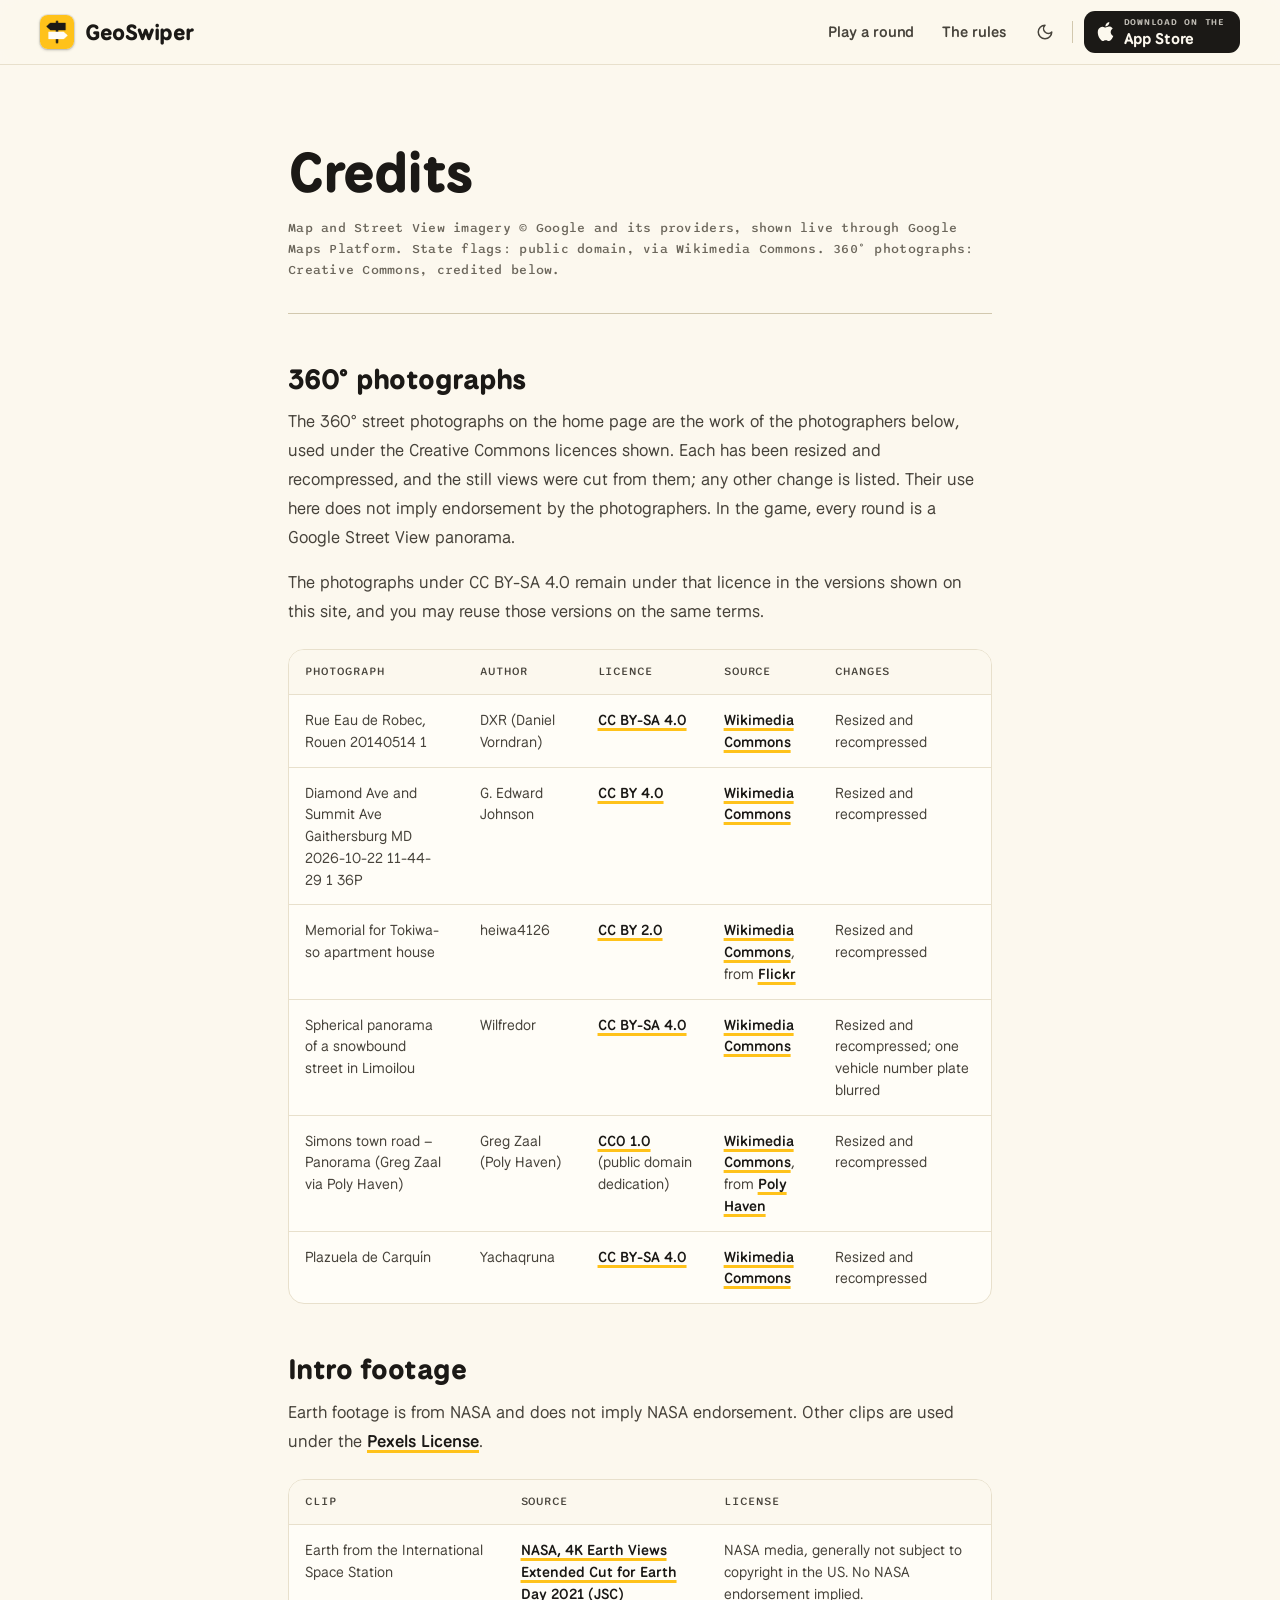
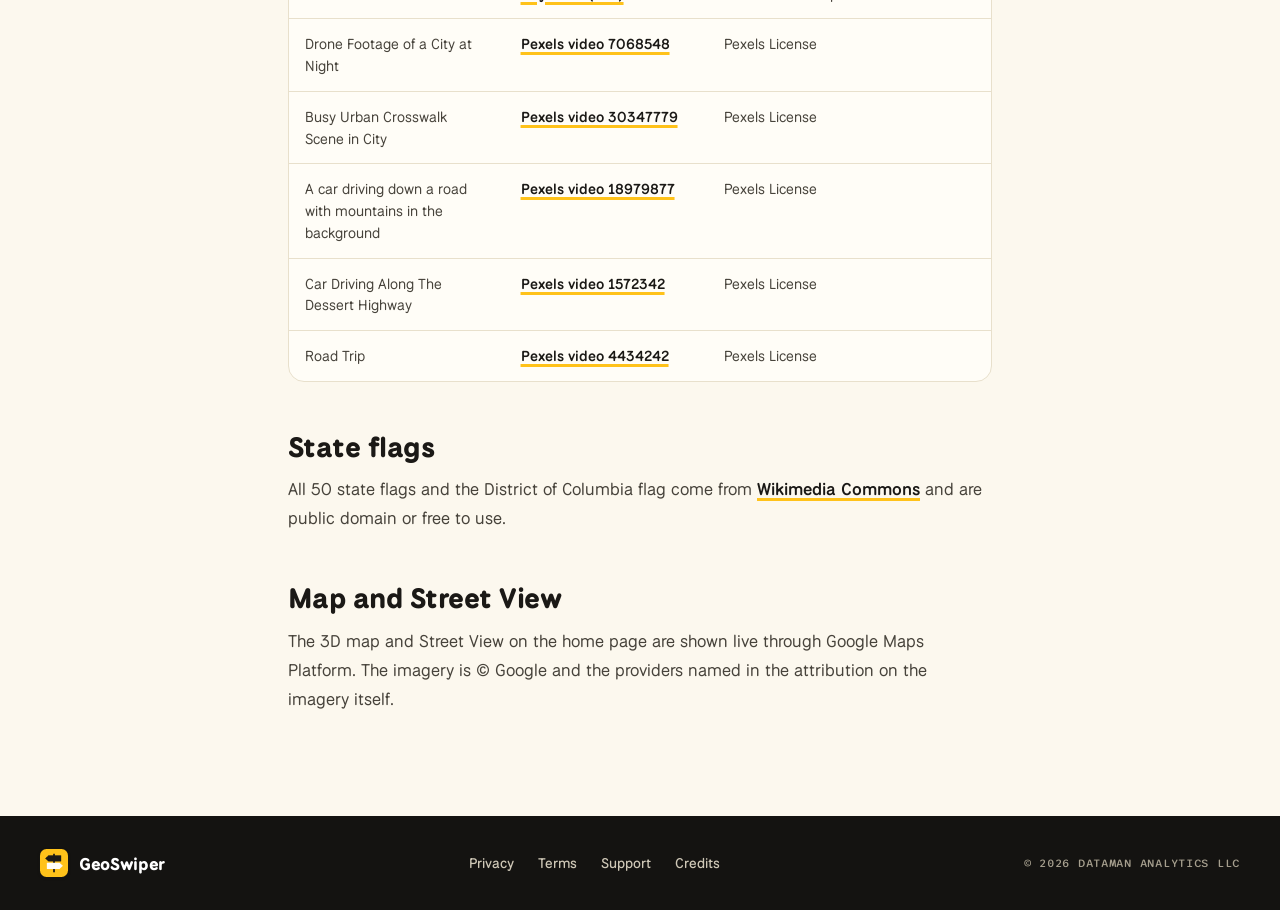
==== commit 95a4b462: "Homepage: App Store link live, no coordinates on the hero Every App Store button now links to the li" ====
--- a/credits/index.html
+++ b/credits/index.html
@@ -45,7 +45,7 @@
     <a class="brand" href="/" aria-label="GeoSwiper home"><picture><source srcset="/assets/icon-96.webp" type="image/webp"><img src="/icon-192.png" width="192" height="192" alt=""></picture><span>GeoSwiper</span></a>
     <nav class="nav-links" aria-label="Primary"><a href="/">Play a round</a><a href="/#rules">The rules</a></nav>
     <button type="button" class="iconbtn theme-toggle" data-theme-toggle hidden aria-label="Switch to dark theme"><svg class="i" aria-hidden="true"><use href="#i-moon"/></svg></button>
-    <a class="store" href="/#get" data-app-store><svg class="mark" viewBox="0 0 24 24" aria-hidden="true" focusable="false"><path d="M12.152 6.896c-.948 0-2.415-1.078-3.96-1.04-2.04.027-3.91 1.183-4.961 3.014-2.117 3.675-.546 9.103 1.519 12.09 1.013 1.454 2.208 3.09 3.792 3.039 1.52-.065 2.09-.987 3.935-.987 1.831 0 2.35.987 3.96.948 1.637-.026 2.676-1.48 3.676-2.948 1.156-1.688 1.636-3.325 1.662-3.415-.039-.013-3.182-1.221-3.22-4.857-.026-3.04 2.48-4.494 2.597-4.559-1.429-2.09-3.623-2.324-4.39-2.376-2-.156-3.675 1.09-4.61 1.09zM15.53 3.83c.843-1.012 1.4-2.427 1.245-3.83-1.207.052-2.662.805-3.532 1.818-.78.896-1.454 2.338-1.273 3.714 1.338.104 2.715-.688 3.559-1.701"/></svg><span class="store-t"><small data-store-line>Coming soon</small> <b>App Store</b></span></a>
+    <a class="store" href="https://apps.apple.com/us/app/geoswiper/id6787602895" data-app-store data-live><svg class="mark" viewBox="0 0 24 24" aria-hidden="true" focusable="false"><path d="M12.152 6.896c-.948 0-2.415-1.078-3.96-1.04-2.04.027-3.91 1.183-4.961 3.014-2.117 3.675-.546 9.103 1.519 12.09 1.013 1.454 2.208 3.09 3.792 3.039 1.52-.065 2.09-.987 3.935-.987 1.831 0 2.35.987 3.96.948 1.637-.026 2.676-1.48 3.676-2.948 1.156-1.688 1.636-3.325 1.662-3.415-.039-.013-3.182-1.221-3.22-4.857-.026-3.04 2.48-4.494 2.597-4.559-1.429-2.09-3.623-2.324-4.39-2.376-2-.156-3.675 1.09-4.61 1.09zM15.53 3.83c.843-1.012 1.4-2.427 1.245-3.83-1.207.052-2.662.805-3.532 1.818-.78.896-1.454 2.338-1.273 3.714 1.338.104 2.715-.688 3.559-1.701"/></svg><span class="store-t"><small data-store-line>Download on the</small> <b>App Store</b></span></a>
   </div>
 </header>
 <main id="main" class="page">
--- a/assets/site.css
+++ b/assets/site.css
@@ -168,7 +168,7 @@
    button on the right. It is paper on every page but the home page, where it is the stage's first
    row and wears the stage's night (see the stage). Its colours are the --hdr-* and --cta-* tokens,
    so one set of rules draws both. The App Store button is a small version of the plaques in the app
-   section; it reads "Coming soon" until APP_STORE_URL is set in assets/site.js. */
+   section; it links to APP_STORE_URL in assets/site.js. */
 .site-header{--hdr:64px;--hdr-bg:rgba(var(--paper-rgb),.86);--hdr-fg:var(--ink);--hdr-fg-2:var(--ink-2);--hdr-hair:var(--line);--hdr-rule:var(--line-2);--hdr-hover:rgba(var(--ink-rgb),.06);--hdr-accent:var(--sun);--hdr-icon-ring:0 0 0 1px rgba(27,25,22,.08),0 1px 3px rgba(27,25,22,.28);--cta-bg:var(--ink);--cta-fg:var(--paper);position:sticky;top:0;z-index:50;background:var(--hdr-bg);color:var(--hdr-fg);-webkit-backdrop-filter:saturate(1.6) blur(16px);backdrop-filter:saturate(1.6) blur(16px);border-bottom:1px solid var(--hdr-hair)}
 .bar{display:flex;align-items:center;gap:4px;height:var(--hdr)}
 .brand{flex:none;display:inline-flex;align-items:center;gap:11px;font:800 1.375rem/1 var(--display);letter-spacing:-.02em;text-decoration:none;color:inherit}
